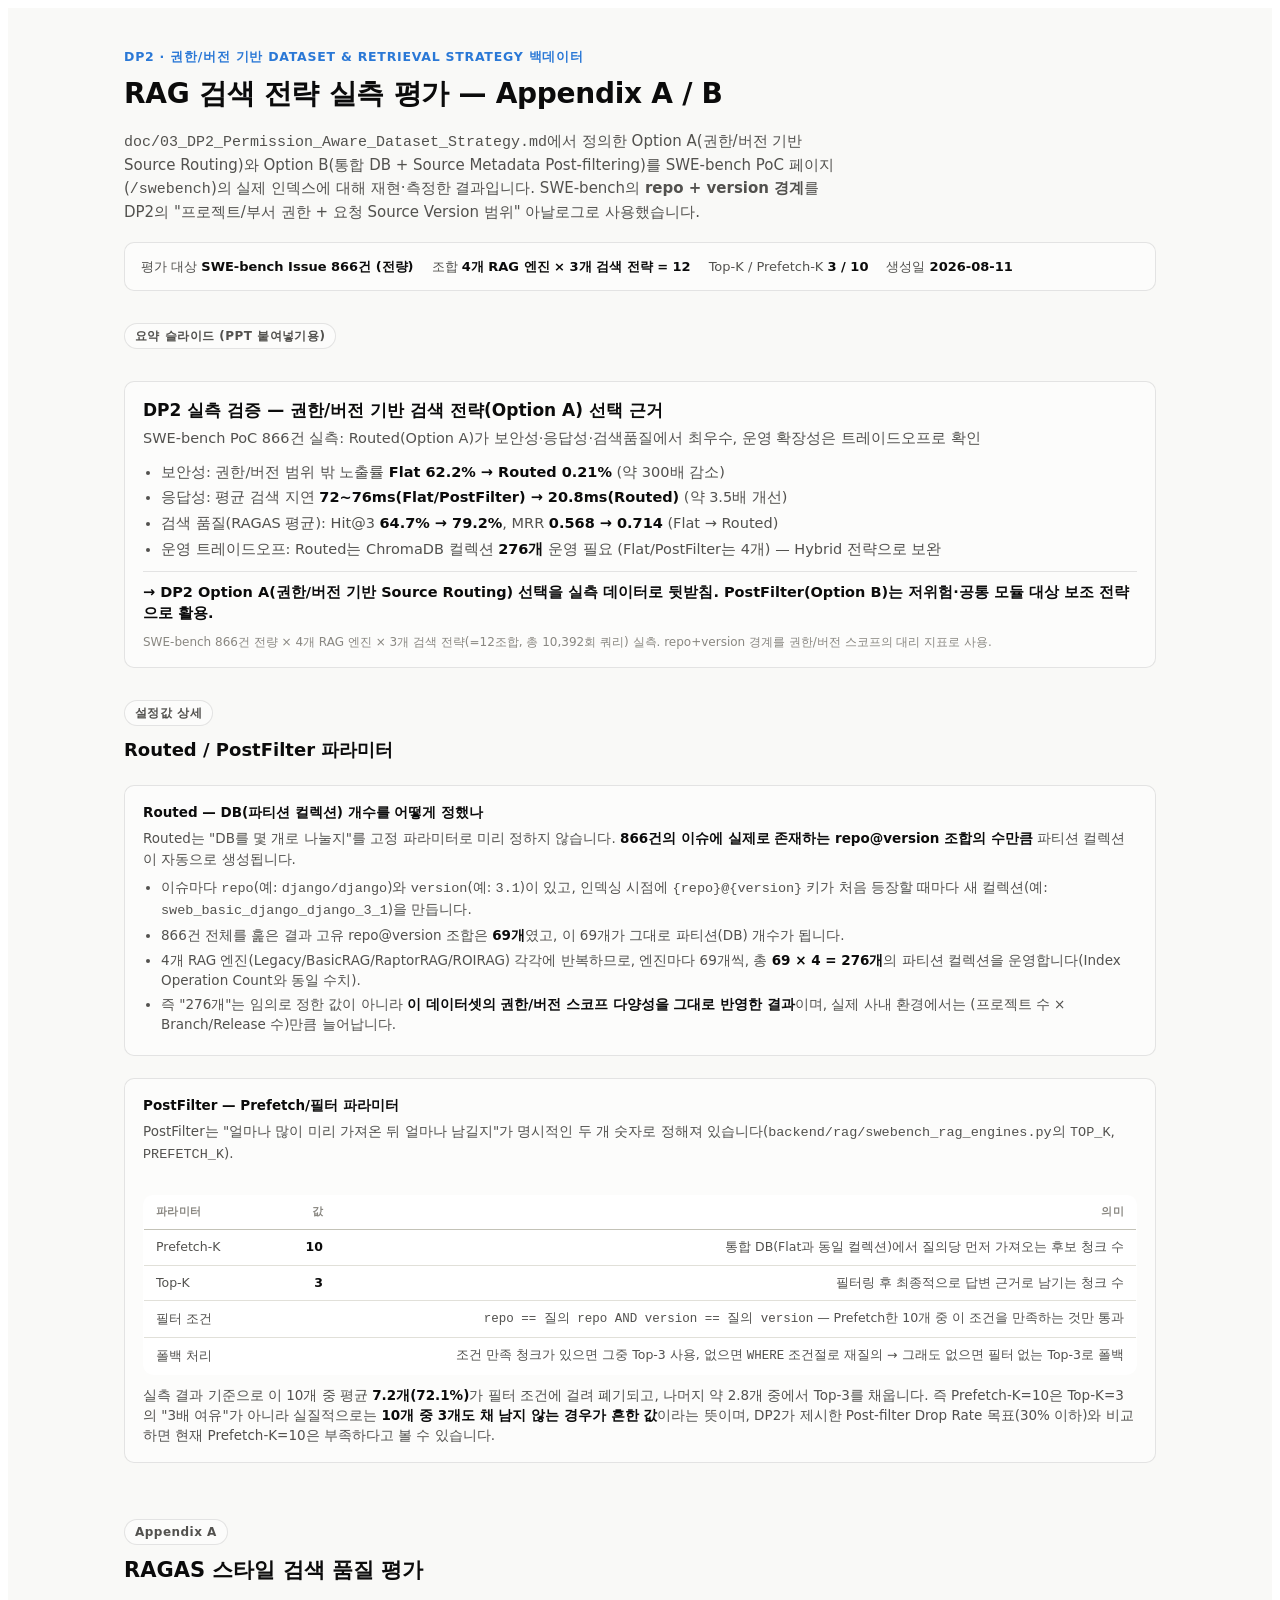
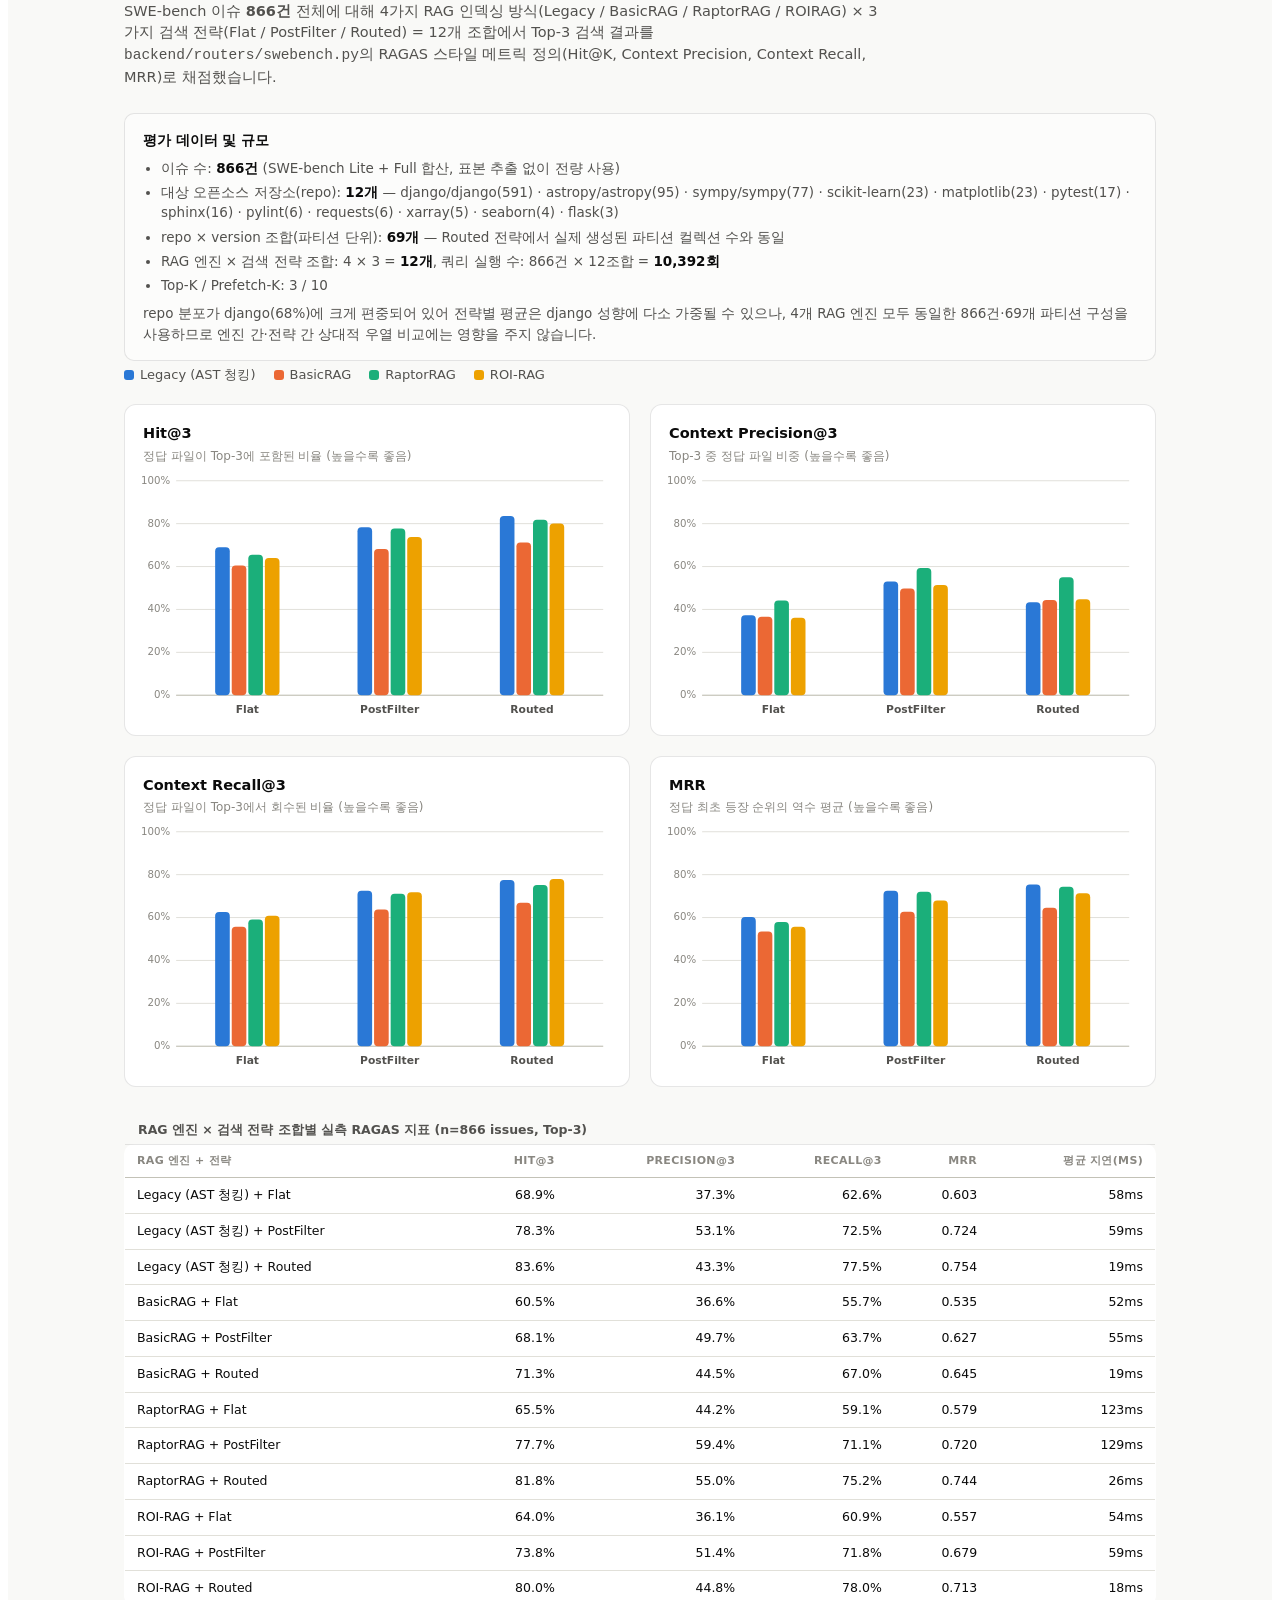
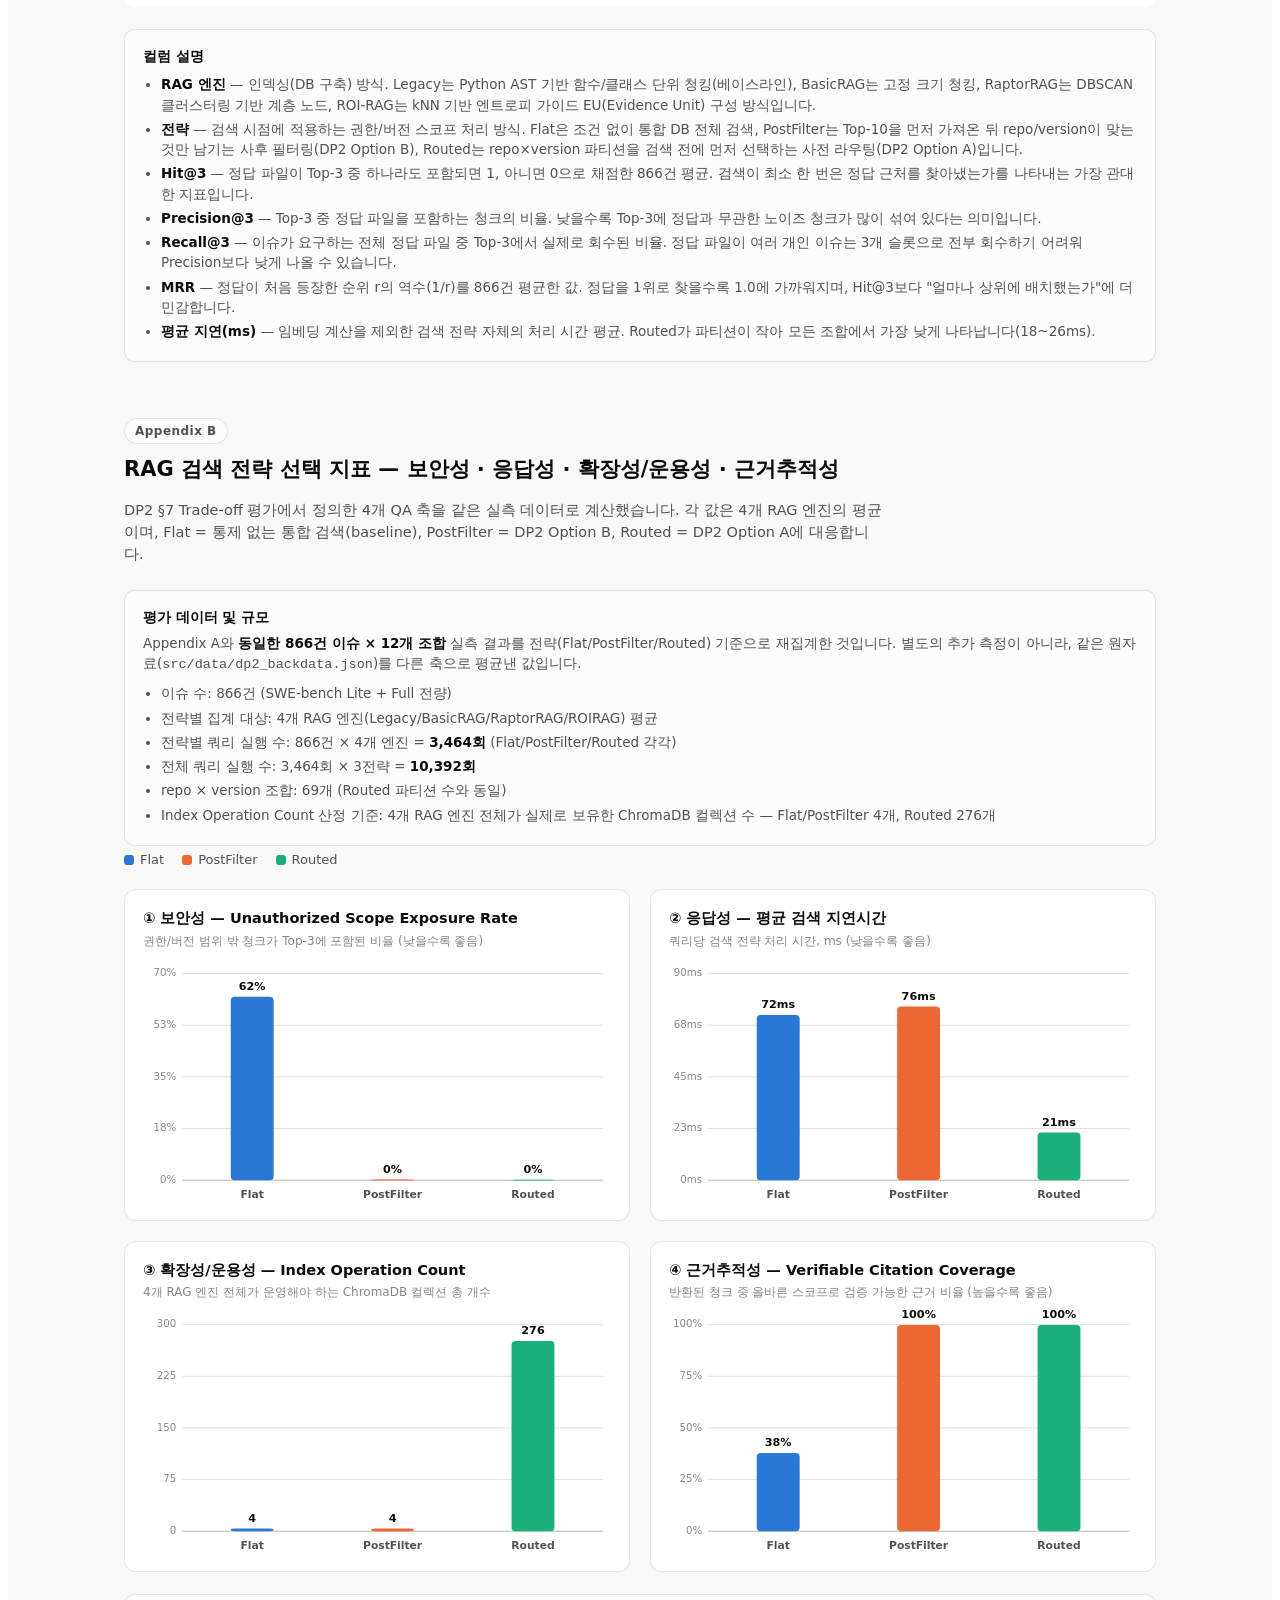
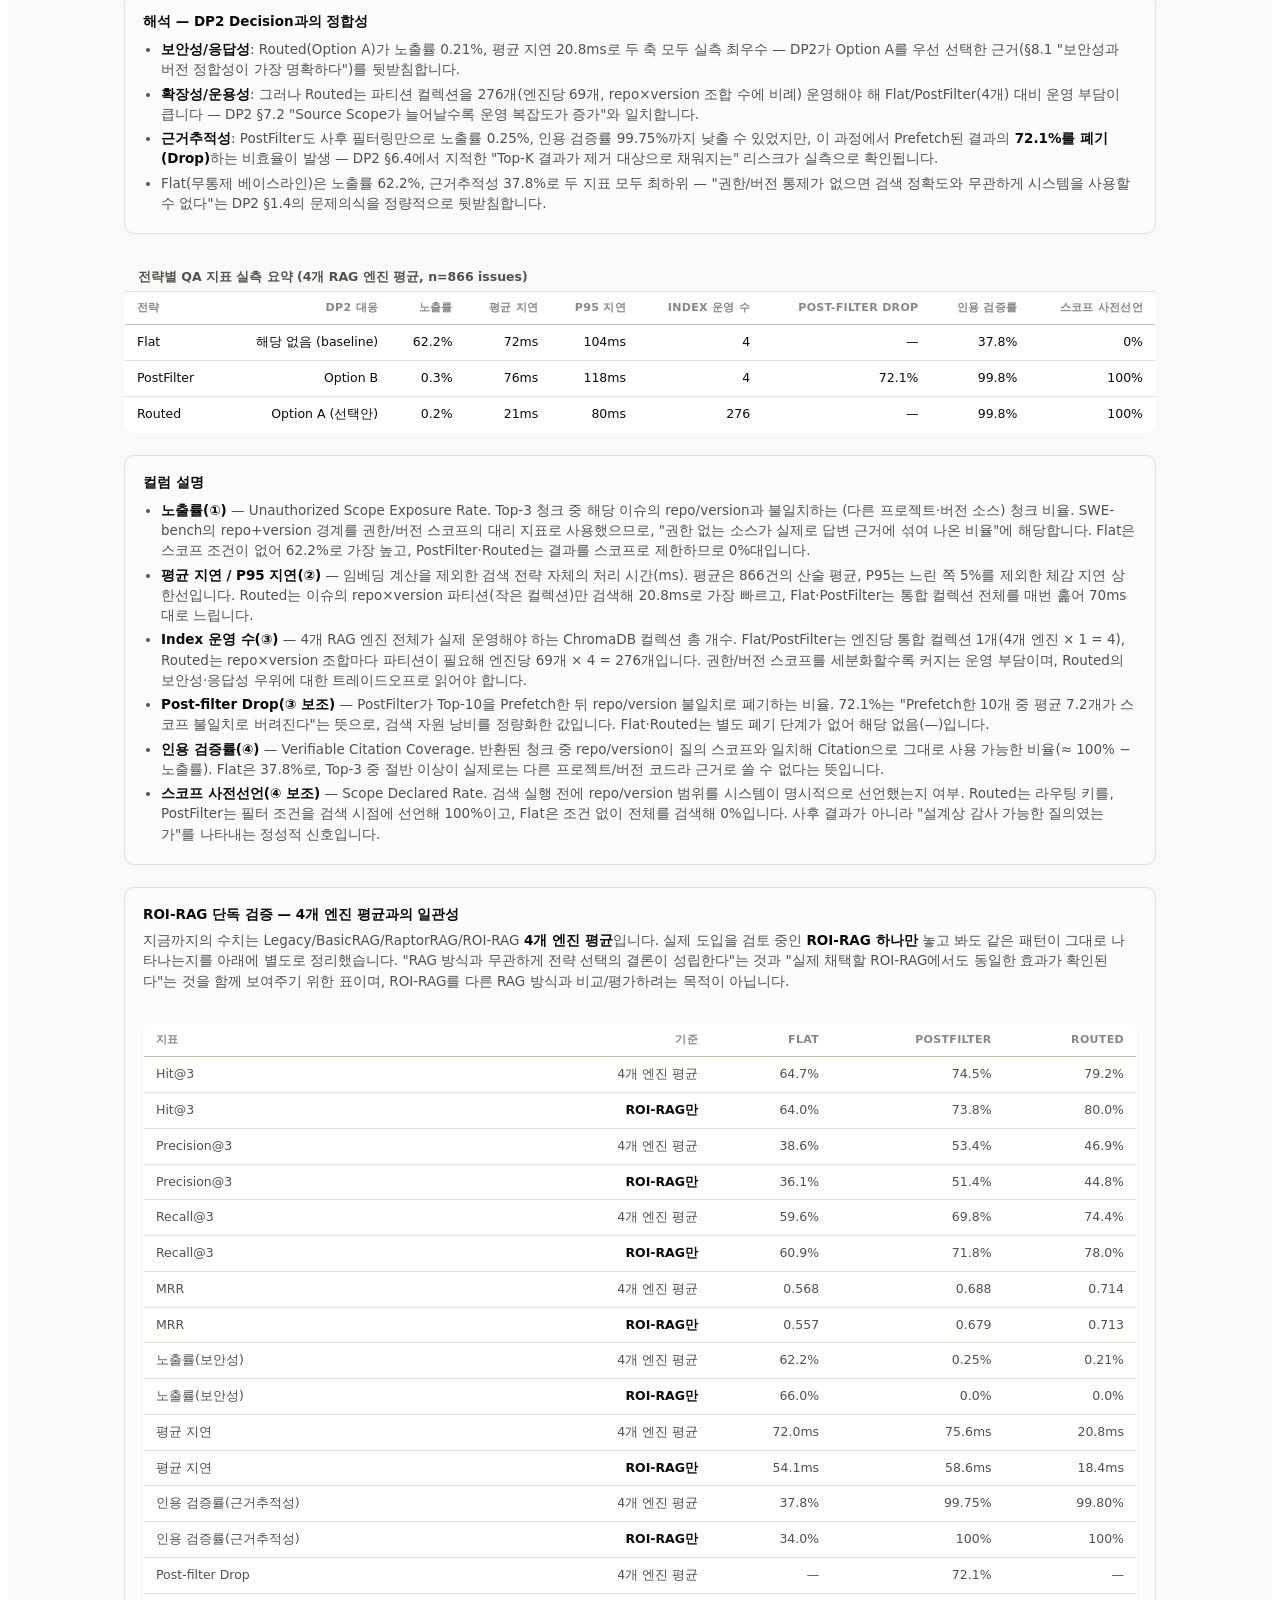
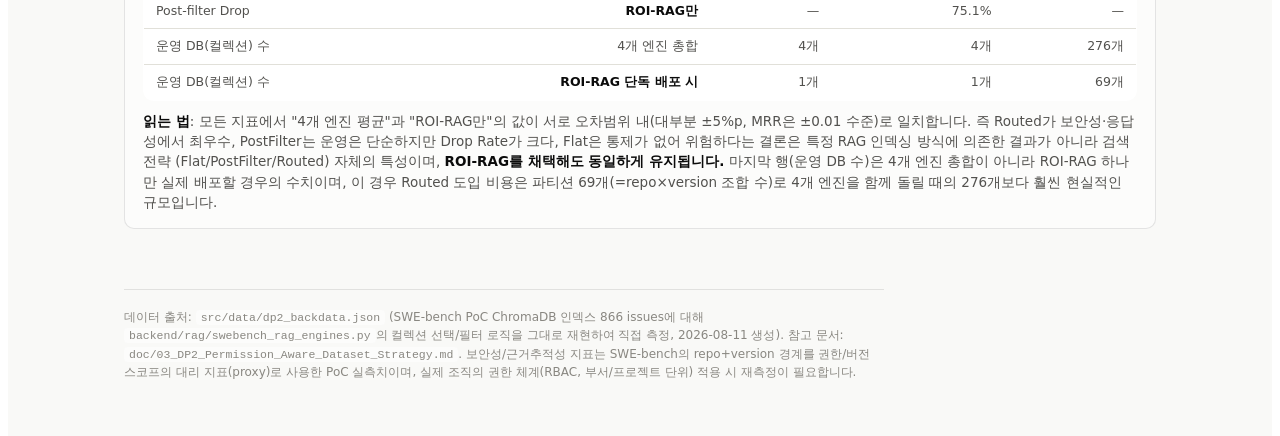
==== doc/03_DP2_Permission_Aware_Dataset_Strategy_Appendix.html @ f5b54bef "Add ROI-RAG-only consistency table to DP2 Appendix B Shows the 4-engine average side by side with RO" ====
<!doctype html>
<html lang="ko">
<head>
<meta charset="UTF-8">
<meta name="viewport" content="width=device-width, initial-scale=1">
<title>DP2 백데이터 — RAG 검색 전략 실측 평가</title>
<style>
  .viz-root {
    color-scheme: light;
    --surface-1:      #fcfcfb;
    --page-plane:     #f9f9f7;
    --text-primary:   #0b0b0b;
    --text-secondary: #52514e;
    --text-muted:     #898781;
    --gridline:       #e1e0d9;
    --baseline:       #c3c2b7;
    --border:         rgba(11,11,11,0.10);
    --card-bg:        #ffffff;

    --s-blue:    #2a78d6;
    --s-orange:  #eb6834;
    --s-aqua:    #1baf7a;
    --s-yellow:  #eda100;

    --good: #0ca30c;
    --critical: #d03b3b;
  }
  @media (prefers-color-scheme: dark) {
    :root:where(:not([data-theme="light"])) .viz-root {
      color-scheme: dark;
      --surface-1:      #1a1a19;
      --page-plane:     #0d0d0d;
      --text-primary:   #ffffff;
      --text-secondary: #c3c2b7;
      --text-muted:     #898781;
      --gridline:       #2c2c2a;
      --baseline:       #383835;
      --border:         rgba(255,255,255,0.10);
      --card-bg:        #232322;

      --s-blue:    #3987e5;
      --s-orange:  #d95926;
      --s-aqua:    #199e70;
      --s-yellow:  #c98500;

      --good: #0ca30c;
      --critical: #e66767;
    }
  }
  :root[data-theme="dark"] .viz-root {
    color-scheme: dark;
    --surface-1:      #1a1a19;
    --page-plane:     #0d0d0d;
    --text-primary:   #ffffff;
    --text-secondary: #c3c2b7;
    --text-muted:     #898781;
    --gridline:       #2c2c2a;
    --baseline:       #383835;
    --border:         rgba(255,255,255,0.10);
    --card-bg:        #232322;

    --s-blue:    #3987e5;
    --s-orange:  #d95926;
    --s-aqua:    #199e70;
    --s-yellow:  #c98500;

    --good: #0ca30c;
    --critical: #e66767;
  }

  .viz-root {
    background: var(--page-plane);
    color: var(--text-primary);
    font-family: system-ui, -apple-system, "Segoe UI", sans-serif;
    line-height: 1.5;
    padding: 0 0 64px 0;
  }
  .viz-root * { box-sizing: border-box; }

  .wrap { max-width: 1080px; margin: 0 auto; padding: 40px 24px 0; }

  header.page-header { margin-bottom: 8px; }
  .eyebrow {
    font-size: 12.5px; font-weight: 700; letter-spacing: .06em; text-transform: uppercase;
    color: var(--s-blue);
  }
  h1 { font-size: 28px; font-weight: 700; margin: 6px 0 8px; letter-spacing: -0.01em; }
  .subtitle { color: var(--text-secondary); font-size: 15px; max-width: 720px; }
  .meta-row {
    display: flex; gap: 18px; flex-wrap: wrap; margin-top: 18px; padding: 14px 16px;
    background: var(--surface-1); border: 1px solid var(--border); border-radius: 10px;
    font-size: 13px; color: var(--text-secondary);
  }
  .meta-row b { color: var(--text-primary); font-weight: 600; }

  section.appendix { margin-top: 56px; }
  .appendix-tag {
    display: inline-block; font-size: 12px; font-weight: 700; letter-spacing: .04em;
    color: var(--text-secondary); background: var(--surface-1); border: 1px solid var(--border);
    border-radius: 999px; padding: 3px 10px; margin-bottom: 10px;
  }
  h2 { font-size: 21px; font-weight: 700; margin: 0 0 6px; }
  .section-desc { color: var(--text-secondary); font-size: 14.5px; max-width: 760px; margin-bottom: 24px; }

  .legend-row {
    display: flex; gap: 18px; flex-wrap: wrap; align-items: center;
    margin: 4px 0 20px; font-size: 13px; color: var(--text-secondary);
  }
  .legend-item { display: flex; align-items: center; gap: 6px; }
  .legend-swatch { width: 10px; height: 10px; border-radius: 3px; flex: none; }

  .chart-grid {
    display: grid; grid-template-columns: 1fr 1fr; gap: 20px;
  }
  @media (max-width: 760px) { .chart-grid { grid-template-columns: 1fr; } }

  .chart-card {
    background: var(--card-bg); border: 1px solid var(--border); border-radius: 12px;
    padding: 18px 18px 10px;
  }
  .chart-card h3 { font-size: 14.5px; font-weight: 700; margin: 0 0 2px; }
  .chart-card .chart-sub { font-size: 12px; color: var(--text-muted); margin-bottom: 6px; }
  .chart-card svg { width: 100%; height: auto; display: block; overflow: visible; }

  .axis-label { fill: var(--text-muted); font-size: 10.5px; }
  .grid-line { stroke: var(--gridline); stroke-width: 1; }
  .base-line { stroke: var(--baseline); stroke-width: 1; }
  .cat-label { fill: var(--text-secondary); font-size: 11px; font-weight: 600; }
  .val-label { fill: var(--text-primary); font-size: 11.5px; font-weight: 700; }

  .bar-rect { cursor: pointer; }

  .tooltip {
    position: fixed; pointer-events: none; z-index: 999;
    background: var(--text-primary); color: var(--surface-1);
    font-size: 12px; padding: 6px 10px; border-radius: 6px;
    opacity: 0; transform: translate(-50%, -100%); transition: opacity .08s ease;
    white-space: nowrap; font-weight: 600;
  }
  :root:not([data-theme="light"]) .tooltip { }
  .tooltip.show { opacity: 1; }

  table.data-table {
    width: 100%; border-collapse: collapse; font-size: 12.5px; margin-top: 22px;
    background: var(--card-bg); border: 1px solid var(--border); border-radius: 10px;
    overflow: hidden;
  }
  table.data-table caption {
    text-align: left; font-size: 12.5px; font-weight: 700; color: var(--text-secondary);
    padding: 12px 14px 4px; caption-side: top;
  }
  .table-scroll { overflow-x: auto; border-radius: 10px; }
  table.data-table th, table.data-table td {
    padding: 8px 12px; text-align: right; border-bottom: 1px solid var(--gridline);
    font-variant-numeric: tabular-nums; white-space: nowrap;
  }
  table.data-table th:first-child, table.data-table td:first-child { text-align: left; font-variant-numeric: normal; }
  table.data-table thead th {
    color: var(--text-muted); font-weight: 600; font-size: 11px; text-transform: uppercase;
    letter-spacing: .03em; border-bottom: 1px solid var(--baseline);
  }
  table.data-table tbody tr:last-child td { border-bottom: none; }
  table.data-table tbody tr:hover { background: var(--surface-1); }
  .badge {
    display: inline-block; font-size: 10.5px; font-weight: 700; padding: 1px 7px;
    border-radius: 999px; margin-left: 6px;
  }
  .badge-good { color: var(--good); background: color-mix(in srgb, var(--good) 15%, transparent); }
  .badge-critical { color: var(--critical); background: color-mix(in srgb, var(--critical) 15%, transparent); }

  .callout {
    margin-top: 22px; padding: 16px 18px; border-radius: 10px;
    background: var(--surface-1); border: 1px solid var(--border); font-size: 13.5px;
    color: var(--text-secondary);
  }
  .callout b { color: var(--text-primary); }
  .callout ul { margin: 8px 0 0; padding-left: 18px; }
  .callout li { margin-bottom: 4px; }

  .two-col { display: grid; grid-template-columns: 1fr 1fr; gap: 20px; margin-top: 22px; }
  @media (max-width: 760px) { .two-col { grid-template-columns: 1fr; } }

  footer.page-footer {
    margin-top: 60px; padding-top: 18px; border-top: 1px solid var(--border);
    font-size: 12px; color: var(--text-muted); max-width: 760px;
  }
  footer.page-footer code {
    background: var(--surface-1); padding: 1px 5px; border-radius: 4px; font-size: 11.5px;
  }
</style>
</head>
<body>

<div class="viz-root">
<div class="wrap">

  <header class="page-header">
    <div class="eyebrow">DP2 · 권한/버전 기반 Dataset &amp; Retrieval Strategy 백데이터</div>
    <h1>RAG 검색 전략 실측 평가 — Appendix A / B</h1>
    <p class="subtitle">
      <code>doc/03_DP2_Permission_Aware_Dataset_Strategy.md</code>에서 정의한 Option A(권한/버전 기반 Source
      Routing)와 Option B(통합 DB + Source Metadata Post-filtering)를 SWE-bench PoC 페이지(<code>/swebench</code>)의
      실제 인덱스에 대해 재현·측정한 결과입니다. SWE-bench의 <b>repo + version 경계</b>를 DP2의
      "프로젝트/부서 권한 + 요청 Source Version 범위" 아날로그로 사용했습니다.
    </p>
    <div class="meta-row" id="meta-row"></div>
  </header>

  <section class="appendix" style="margin-top:32px;">
    <div class="appendix-tag">요약 슬라이드 (PPT 붙여넣기용)</div>
    <div class="callout" style="font-size:14.5px;">
      <div style="font-size:17px; font-weight:700; color:var(--text-primary); margin-bottom:4px;">
        DP2 실측 검증 — 권한/버전 기반 검색 전략(Option A) 선택 근거
      </div>
      <div style="margin-bottom:12px; color:var(--text-secondary);">
        SWE-bench PoC 866건 실측: Routed(Option A)가 보안성·응답성·검색품질에서 최우수, 운영 확장성은 트레이드오프로 확인
      </div>
      <ul>
        <li>보안성: 권한/버전 범위 밖 노출률 <b>Flat 62.2% → Routed 0.21%</b> (약 300배 감소)</li>
        <li>응답성: 평균 검색 지연 <b>72~76ms(Flat/PostFilter) → 20.8ms(Routed)</b> (약 3.5배 개선)</li>
        <li>검색 품질(RAGAS 평균): Hit@3 <b>64.7% → 79.2%</b>, MRR <b>0.568 → 0.714</b> (Flat → Routed)</li>
        <li>운영 트레이드오프: Routed는 ChromaDB 컬렉션 <b>276개</b> 운영 필요 (Flat/PostFilter는 4개) — Hybrid 전략으로 보완</li>
      </ul>
      <div style="margin-top:10px; padding-top:10px; border-top:1px solid var(--border); color:var(--text-primary); font-weight:600;">
        → DP2 Option A(권한/버전 기반 Source Routing) 선택을 실측 데이터로 뒷받침. PostFilter(Option B)는 저위험·공통
        모듈 대상 보조 전략으로 활용.
      </div>
      <div style="margin-top:8px; font-size:12px; color:var(--text-muted);">
        SWE-bench 866건 전량 × 4개 RAG 엔진 × 3개 검색 전략(=12조합, 총 10,392회 쿼리) 실측. repo+version 경계를
        권한/버전 스코프의 대리 지표로 사용.
      </div>
    </div>
  </section>

  <section class="appendix" style="margin-top:32px;">
    <div class="appendix-tag">설정값 상세</div>
    <h2 style="font-size:18px;">Routed / PostFilter 파라미터</h2>

    <div class="callout">
      <b>Routed — DB(파티션 컬렉션) 개수를 어떻게 정했나</b>
      <div style="margin-top:6px;">Routed는 "DB를 몇 개로 나눌지"를 고정 파라미터로 미리 정하지 않습니다.
      <b>866건의 이슈에 실제로 존재하는 repo@version 조합의 수만큼</b> 파티션 컬렉션이 자동으로 생성됩니다.</div>
      <ul style="margin-top:8px;">
        <li>이슈마다 <code>repo</code>(예: <code>django/django</code>)와 <code>version</code>(예: <code>3.1</code>)이
        있고, 인덱싱 시점에 <code>{repo}@{version}</code> 키가 처음 등장할 때마다 새 컬렉션(예:
        <code>sweb_basic_django_django_3_1</code>)을 만듭니다.</li>
        <li>866건 전체를 훑은 결과 고유 repo@version 조합은 <b>69개</b>였고, 이 69개가 그대로 파티션(DB) 개수가 됩니다.</li>
        <li>4개 RAG 엔진(Legacy/BasicRAG/RaptorRAG/ROIRAG) 각각에 반복하므로, 엔진마다 69개씩, 총
        <b>69 × 4 = 276개</b>의 파티션 컬렉션을 운영합니다(Index Operation Count와 동일 수치).</li>
        <li>즉 "276개"는 임의로 정한 값이 아니라 <b>이 데이터셋의 권한/버전 스코프 다양성을 그대로 반영한 결과</b>이며,
        실제 사내 환경에서는 (프로젝트 수 × Branch/Release 수)만큼 늘어납니다.</li>
      </ul>
    </div>

    <div class="callout">
      <b>PostFilter — Prefetch/필터 파라미터</b>
      <div style="margin-top:6px;">PostFilter는 "얼마나 많이 미리 가져온 뒤 얼마나 남길지"가 명시적인 두 개 숫자로
      정해져 있습니다(<code>backend/rag/swebench_rag_engines.py</code>의 <code>TOP_K</code>, <code>PREFETCH_K</code>).</div>
      <div class="table-scroll" style="margin-top:8px;">
        <table class="data-table">
          <thead><tr><th>파라미터</th><th>값</th><th>의미</th></tr></thead>
          <tbody>
            <tr><td>Prefetch-K</td><td><b>10</b></td><td>통합 DB(Flat과 동일 컬렉션)에서 질의당 먼저 가져오는 후보 청크 수</td></tr>
            <tr><td>Top-K</td><td><b>3</b></td><td>필터링 후 최종적으로 답변 근거로 남기는 청크 수</td></tr>
            <tr><td>필터 조건</td><td colspan="2"><code>repo == 질의 repo AND version == 질의 version</code> — Prefetch한 10개 중 이 조건을 만족하는 것만 통과</td></tr>
            <tr><td>폴백 처리</td><td colspan="2">조건 만족 청크가 있으면 그중 Top-3 사용, 없으면 <code>WHERE</code> 조건절로 재질의 → 그래도 없으면 필터 없는 Top-3로 폴백</td></tr>
          </tbody>
        </table>
      </div>
      <div style="margin-top:10px;">실측 결과 기준으로 이 10개 중 평균 <b>7.2개(72.1%)</b>가 필터 조건에 걸려
      폐기되고, 나머지 약 2.8개 중에서 Top-3를 채웁니다. 즉 Prefetch-K=10은 Top-K=3의 "3배 여유"가 아니라
      실질적으로는 <b>10개 중 3개도 채 남지 않는 경우가 흔한 값</b>이라는 뜻이며, DP2가 제시한 Post-filter Drop
      Rate 목표(30% 이하)와 비교하면 현재 Prefetch-K=10은 부족하다고 볼 수 있습니다.</div>
    </div>
  </section>

  <!-- ============ Appendix A ============ -->
  <section class="appendix" id="appendix-a">
    <div class="appendix-tag">Appendix A</div>
    <h2>RAGAS 스타일 검색 품질 평가</h2>
    <p class="section-desc">
      SWE-bench 이슈 <b>866건</b> 전체에 대해 4가지 RAG 인덱싱 방식(Legacy / BasicRAG / RaptorRAG / ROIRAG) ×
      3가지 검색 전략(Flat / PostFilter / Routed) = 12개 조합에서 Top‑3 검색 결과를 <code>backend/routers/swebench.py</code>의
      RAGAS 스타일 메트릭 정의(Hit@K, Context Precision, Context Recall, MRR)로 채점했습니다.
    </p>

    <div class="callout">
      <b>평가 데이터 및 규모</b>
      <ul>
        <li>이슈 수: <b>866건</b> (SWE-bench Lite + Full 합산, 표본 추출 없이 전량 사용)</li>
        <li>대상 오픈소스 저장소(repo): <b>12개</b> — django/django(591) · astropy/astropy(95) · sympy/sympy(77) ·
        scikit-learn(23) · matplotlib(23) · pytest(17) · sphinx(16) · pylint(6) · requests(6) · xarray(5) ·
        seaborn(4) · flask(3)</li>
        <li>repo × version 조합(파티션 단위): <b>69개</b> — Routed 전략에서 실제 생성된 파티션 컬렉션 수와 동일</li>
        <li>RAG 엔진 × 검색 전략 조합: 4 × 3 = <b>12개</b>, 쿼리 실행 수: 866건 × 12조합 = <b>10,392회</b></li>
        <li>Top-K / Prefetch-K: 3 / 10</li>
      </ul>
      <div style="margin-top:8px;">repo 분포가 django(68%)에 크게 편중되어 있어 전략별 평균은 django 성향에 다소
      가중될 수 있으나, 4개 RAG 엔진 모두 동일한 866건·69개 파티션 구성을 사용하므로 엔진 간·전략 간 상대적 우열
      비교에는 영향을 주지 않습니다.</div>
    </div>

    <div class="legend-row" id="legend-a"></div>
    <div class="chart-grid" id="charts-a"></div>

    <div class="table-scroll">
      <table class="data-table" id="table-a">
        <caption>RAG 엔진 × 검색 전략 조합별 실측 RAGAS 지표 (n=866 issues, Top‑3)</caption>
      </table>
    </div>

    <div class="callout">
      <b>컬럼 설명</b>
      <ul>
        <li><b>RAG 엔진</b> — 인덱싱(DB 구축) 방식. Legacy는 Python AST 기반 함수/클래스 단위 청킹(베이스라인),
        BasicRAG는 고정 크기 청킹, RaptorRAG는 DBSCAN 클러스터링 기반 계층 노드, ROI-RAG는 kNN 기반 엔트로피
        가이드 EU(Evidence Unit) 구성 방식입니다.</li>
        <li><b>전략</b> — 검색 시점에 적용하는 권한/버전 스코프 처리 방식. Flat은 조건 없이 통합 DB 전체 검색,
        PostFilter는 Top-10을 먼저 가져온 뒤 repo/version이 맞는 것만 남기는 사후 필터링(DP2 Option B), Routed는
        repo×version 파티션을 검색 전에 먼저 선택하는 사전 라우팅(DP2 Option A)입니다.</li>
        <li><b>Hit@3</b> — 정답 파일이 Top-3 중 하나라도 포함되면 1, 아니면 0으로 채점한 866건 평균. 검색이 최소
        한 번은 정답 근처를 찾아냈는가를 나타내는 가장 관대한 지표입니다.</li>
        <li><b>Precision@3</b> — Top-3 중 정답 파일을 포함하는 청크의 비율. 낮을수록 Top-3에 정답과 무관한 노이즈
        청크가 많이 섞여 있다는 의미입니다.</li>
        <li><b>Recall@3</b> — 이슈가 요구하는 전체 정답 파일 중 Top-3에서 실제로 회수된 비율. 정답 파일이 여러
        개인 이슈는 3개 슬롯으로 전부 회수하기 어려워 Precision보다 낮게 나올 수 있습니다.</li>
        <li><b>MRR</b> — 정답이 처음 등장한 순위 r의 역수(1/r)를 866건 평균한 값. 정답을 1위로 찾을수록 1.0에
        가까워지며, Hit@3보다 "얼마나 상위에 배치했는가"에 더 민감합니다.</li>
        <li><b>평균 지연(ms)</b> — 임베딩 계산을 제외한 검색 전략 자체의 처리 시간 평균. Routed가 파티션이 작아
        모든 조합에서 가장 낮게 나타납니다(18~26ms).</li>
      </ul>
    </div>
  </section>

  <!-- ============ Appendix B ============ -->
  <section class="appendix" id="appendix-b">
    <div class="appendix-tag">Appendix B</div>
    <h2>RAG 검색 전략 선택 지표 — 보안성 · 응답성 · 확장성/운용성 · 근거추적성</h2>
    <p class="section-desc">
      DP2 §7 Trade-off 평가에서 정의한 4개 QA 축을 같은 실측 데이터로 계산했습니다. 각 값은 4개 RAG 엔진의 평균이며,
      Flat = 통제 없는 통합 검색(baseline), PostFilter = DP2 Option B, Routed = DP2 Option A에 대응합니다.
    </p>

    <div class="callout">
      <b>평가 데이터 및 규모</b>
      <div style="margin-top:6px;">Appendix A와 <b>동일한 866건 이슈 × 12개 조합</b> 실측 결과를 전략(Flat/PostFilter/Routed)
      기준으로 재집계한 것입니다. 별도의 추가 측정이 아니라, 같은 원자료(<code>src/data/dp2_backdata.json</code>)를
      다른 축으로 평균낸 값입니다.</div>
      <ul style="margin-top:8px;">
        <li>이슈 수: 866건 (SWE-bench Lite + Full 전량)</li>
        <li>전략별 집계 대상: 4개 RAG 엔진(Legacy/BasicRAG/RaptorRAG/ROIRAG) 평균</li>
        <li>전략별 쿼리 실행 수: 866건 × 4개 엔진 = <b>3,464회</b> (Flat/PostFilter/Routed 각각)</li>
        <li>전체 쿼리 실행 수: 3,464회 × 3전략 = <b>10,392회</b></li>
        <li>repo × version 조합: 69개 (Routed 파티션 수와 동일)</li>
        <li>Index Operation Count 산정 기준: 4개 RAG 엔진 전체가 실제로 보유한 ChromaDB 컬렉션 수 — Flat/PostFilter 4개, Routed 276개</li>
      </ul>
    </div>

    <div class="legend-row" id="legend-b"></div>
    <div class="chart-grid" id="charts-b"></div>

    <div class="callout" id="callout-b"></div>

    <div class="table-scroll">
      <table class="data-table" id="table-b">
        <caption>전략별 QA 지표 실측 요약 (4개 RAG 엔진 평균, n=866 issues)</caption>
      </table>
    </div>

    <div class="callout" id="coldef-b"></div>

    <div class="callout">
      <b>ROI-RAG 단독 검증 — 4개 엔진 평균과의 일관성</b>
      <div style="margin-top:6px;">
        지금까지의 수치는 Legacy/BasicRAG/RaptorRAG/ROI-RAG <b>4개 엔진 평균</b>입니다. 실제 도입을 검토 중인
        <b>ROI-RAG 하나만</b> 놓고 봐도 같은 패턴이 그대로 나타나는지를 아래에 별도로 정리했습니다. "RAG 방식과
        무관하게 전략 선택의 결론이 성립한다"는 것과 "실제 채택할 ROI-RAG에서도 동일한 효과가 확인된다"는 것을
        함께 보여주기 위한 표이며, ROI-RAG를 다른 RAG 방식과 비교/평가하려는 목적이 아닙니다.
      </div>
      <div class="table-scroll" style="margin-top:10px;">
        <table class="data-table">
          <thead><tr><th>지표</th><th>기준</th><th>Flat</th><th>PostFilter</th><th>Routed</th></tr></thead>
          <tbody>
            <tr><td>Hit@3</td><td>4개 엔진 평균</td><td>64.7%</td><td>74.5%</td><td>79.2%</td></tr>
            <tr><td>Hit@3</td><td><b>ROI-RAG만</b></td><td>64.0%</td><td>73.8%</td><td>80.0%</td></tr>
            <tr><td>Precision@3</td><td>4개 엔진 평균</td><td>38.6%</td><td>53.4%</td><td>46.9%</td></tr>
            <tr><td>Precision@3</td><td><b>ROI-RAG만</b></td><td>36.1%</td><td>51.4%</td><td>44.8%</td></tr>
            <tr><td>Recall@3</td><td>4개 엔진 평균</td><td>59.6%</td><td>69.8%</td><td>74.4%</td></tr>
            <tr><td>Recall@3</td><td><b>ROI-RAG만</b></td><td>60.9%</td><td>71.8%</td><td>78.0%</td></tr>
            <tr><td>MRR</td><td>4개 엔진 평균</td><td>0.568</td><td>0.688</td><td>0.714</td></tr>
            <tr><td>MRR</td><td><b>ROI-RAG만</b></td><td>0.557</td><td>0.679</td><td>0.713</td></tr>
            <tr><td>노출률(보안성)</td><td>4개 엔진 평균</td><td>62.2%</td><td>0.25%</td><td>0.21%</td></tr>
            <tr><td>노출률(보안성)</td><td><b>ROI-RAG만</b></td><td>66.0%</td><td>0.0%</td><td>0.0%</td></tr>
            <tr><td>평균 지연</td><td>4개 엔진 평균</td><td>72.0ms</td><td>75.6ms</td><td>20.8ms</td></tr>
            <tr><td>평균 지연</td><td><b>ROI-RAG만</b></td><td>54.1ms</td><td>58.6ms</td><td>18.4ms</td></tr>
            <tr><td>인용 검증률(근거추적성)</td><td>4개 엔진 평균</td><td>37.8%</td><td>99.75%</td><td>99.80%</td></tr>
            <tr><td>인용 검증률(근거추적성)</td><td><b>ROI-RAG만</b></td><td>34.0%</td><td>100%</td><td>100%</td></tr>
            <tr><td>Post-filter Drop</td><td>4개 엔진 평균</td><td>—</td><td>72.1%</td><td>—</td></tr>
            <tr><td>Post-filter Drop</td><td><b>ROI-RAG만</b></td><td>—</td><td>75.1%</td><td>—</td></tr>
            <tr><td>운영 DB(컬렉션) 수</td><td>4개 엔진 총합</td><td>4개</td><td>4개</td><td>276개</td></tr>
            <tr><td>운영 DB(컬렉션) 수</td><td><b>ROI-RAG 단독 배포 시</b></td><td>1개</td><td>1개</td><td>69개</td></tr>
          </tbody>
        </table>
      </div>
      <div style="margin-top:10px;">
        <b>읽는 법</b>: 모든 지표에서 "4개 엔진 평균"과 "ROI-RAG만"의 값이 서로 오차범위 내(대부분 ±5%p, MRR은
        ±0.01 수준)로 일치합니다. 즉 Routed가 보안성·응답성에서 최우수, PostFilter는 운영은 단순하지만 Drop Rate가
        크다, Flat은 통제가 없어 위험하다는 결론은 특정 RAG 인덱싱 방식에 의존한 결과가 아니라 검색 전략
        (Flat/PostFilter/Routed) 자체의 특성이며, <b>ROI-RAG를 채택해도 동일하게 유지됩니다.</b> 마지막 행(운영
        DB 수)은 4개 엔진 총합이 아니라 ROI-RAG 하나만 실제 배포할 경우의 수치이며, 이 경우 Routed 도입 비용은
        파티션 69개(=repo×version 조합 수)로 4개 엔진을 함께 돌릴 때의 276개보다 훨씬 현실적인 규모입니다.
      </div>
    </div>
  </section>

  <footer class="page-footer">
    데이터 출처: <code>src/data/dp2_backdata.json</code> (SWE-bench PoC ChromaDB 인덱스 866 issues에 대해
    <code>backend/rag/swebench_rag_engines.py</code>의 컬렉션 선택/필터 로직을 그대로 재현하여 직접 측정, 2026-08-11 생성).
    참고 문서: <code>doc/03_DP2_Permission_Aware_Dataset_Strategy.md</code>.
    보안성/근거추적성 지표는 SWE-bench의 repo+version 경계를 권한/버전 스코프의 대리 지표(proxy)로 사용한 PoC 실측치이며,
    실제 조직의 권한 체계(RBAC, 부서/프로젝트 단위) 적용 시 재측정이 필요합니다.
  </footer>

</div>
</div>

<div class="tooltip" id="tooltip"></div>

<script>
const DATA = {
  meta: {
    issues: 866, topK: 3, prefetchK: 10,
    generated: "2026-08-11",
  },
  engines: [
    { key: "Legacy",    label: "Legacy (AST 청킹)", color: "var(--s-blue)" },
    { key: "BasicRAG",  label: "BasicRAG",           color: "var(--s-orange)" },
    { key: "RaptorRAG", label: "RaptorRAG",          color: "var(--s-aqua)" },
    { key: "ROIRAG",    label: "ROI-RAG",            color: "var(--s-yellow)" },
  ],
  strategies: [
    { key: "Flat",       label: "Flat" },
    { key: "PostFilter", label: "PostFilter" },
    { key: "Routed",     label: "Routed" },
  ],
  ragas: {
    "Legacy+Flat":        { hit_at_k: 0.6894, context_precision: 0.3726, context_recall: 0.6260, mrr: 0.6026, avg_latency_ms: 58.297 },
    "Legacy+PostFilter":  { hit_at_k: 0.7829, context_precision: 0.5308, context_recall: 0.7248, mrr: 0.7244, avg_latency_ms: 59.318 },
    "Legacy+Routed":      { hit_at_k: 0.8360, context_precision: 0.4334, context_recall: 0.7755, mrr: 0.7537, avg_latency_ms: 18.929 },
    "BasicRAG+Flat":       { hit_at_k: 0.6051, context_precision: 0.3664, context_recall: 0.5571, mrr: 0.5346, avg_latency_ms: 52.343 },
    "BasicRAG+PostFilter": { hit_at_k: 0.6813, context_precision: 0.4971, context_recall: 0.6375, mrr: 0.6266, avg_latency_ms: 55.222 },
    "BasicRAG+Routed":     { hit_at_k: 0.7125, context_precision: 0.4446, context_recall: 0.6695, mrr: 0.6455, avg_latency_ms: 19.306 },
    "RaptorRAG+Flat":       { hit_at_k: 0.6547, context_precision: 0.4419, context_recall: 0.5912, mrr: 0.5791, avg_latency_ms: 123.088 },
    "RaptorRAG+PostFilter": { hit_at_k: 0.7771, context_precision: 0.5935, context_recall: 0.7113, mrr: 0.7200, avg_latency_ms: 129.224 },
    "RaptorRAG+Routed":     { hit_at_k: 0.8176, context_precision: 0.5504, context_recall: 0.7520, mrr: 0.7435, avg_latency_ms: 26.389 },
    "ROIRAG+Flat":       { hit_at_k: 0.6397, context_precision: 0.3614, context_recall: 0.6089, mrr: 0.5568, avg_latency_ms: 54.100 },
    "ROIRAG+PostFilter": { hit_at_k: 0.7379, context_precision: 0.5139, context_recall: 0.7176, mrr: 0.6790, avg_latency_ms: 58.637 },
    "ROIRAG+Routed":     { hit_at_k: 0.8002, context_precision: 0.4480, context_recall: 0.7798, mrr: 0.7129, avg_latency_ms: 18.428 },
  },
  // Appendix B: strategy-level averages across the 4 engines
  strategyAgg: {
    Flat:       { exposure: 0.6217, avgLatency: 71.96, p95Latency: 104.29, citation: 0.3783, scopeDeclared: 0.0,  indexOps: 4,   dropRate: null },
    PostFilter: { exposure: 0.0025, avgLatency: 75.60, p95Latency: 117.80, citation: 0.9975, scopeDeclared: 1.0,  indexOps: 4,   dropRate: 0.7211 },
    Routed:     { exposure: 0.0021, avgLatency: 20.76, p95Latency: 79.61,  citation: 0.9980, scopeDeclared: 1.0,  indexOps: 276, dropRate: null },
  },
};

function cssVar(v) {
  // resolve a css var() string against the viz-root for computations that need raw hex (not needed for SVG fill, browsers accept var())
  return v;
}

function fmtPct(v) { return (v * 100).toFixed(1) + "%"; }
function fmtPct0(v) { return Math.round(v * 100) + "%"; }
function fmtMs(v) { return Math.round(v) + "ms"; }
function fmtNum(v) { return v.toLocaleString("en-US"); }

// ---- tooltip ----
const tooltipEl = document.getElementById("tooltip");
function showTooltip(evt, html) {
  tooltipEl.innerHTML = html;
  tooltipEl.style.left = evt.clientX + "px";
  tooltipEl.style.top = (evt.clientY - 10) + "px";
  tooltipEl.classList.add("show");
}
function moveTooltip(evt) {
  tooltipEl.style.left = evt.clientX + "px";
  tooltipEl.style.top = (evt.clientY - 10) + "px";
}
function hideTooltip() { tooltipEl.classList.remove("show"); }

const SVG_NS = "http://www.w3.org/2000/svg";
function svgEl(tag, attrs) {
  const el = document.createElementNS(SVG_NS, tag);
  for (const k in attrs) el.setAttribute(k, attrs[k]);
  return el;
}

// ---- Grouped bar chart (Appendix A): groups = strategies, series = engines ----
function renderGroupedBar(container, { groups, series, getValue, yMax, yTicks, valueFmt, tooltipFmt }) {
  const W = 480, H = 260;
  const marginL = 34, marginR = 8, marginT = 10, marginB = 30;
  const plotW = W - marginL - marginR, plotH = H - marginT - marginB;

  const svg = svgEl("svg", { viewBox: `0 0 ${W} ${H}`, role: "img" });

  // gridlines + y ticks
  yTicks.forEach(t => {
    const y = marginT + plotH - (t / yMax) * plotH;
    svg.appendChild(svgEl("line", { x1: marginL, x2: W - marginR, y1: y, y2: y, class: "grid-line" }));
    const lbl = svgEl("text", { x: marginL - 6, y: y + 3, class: "axis-label", "text-anchor": "end" });
    lbl.textContent = valueFmt(t);
    svg.appendChild(lbl);
  });
  svg.appendChild(svgEl("line", { x1: marginL, x2: W - marginR, y1: marginT + plotH, y2: marginT + plotH, class: "base-line" }));

  const groupW = plotW / groups.length;
  const barW = 15, barGap = 2;
  const seriesN = series.length;
  const clusterW = seriesN * barW + (seriesN - 1) * barGap;

  groups.forEach((g, gi) => {
    const groupCenterX = marginL + groupW * gi + groupW / 2;
    const clusterStartX = groupCenterX - clusterW / 2;

    series.forEach((s, si) => {
      const v = getValue(g.key, s.key);
      const barH = Math.max(0, (v / yMax) * plotH);
      const x = clusterStartX + si * (barW + barGap);
      const y = marginT + plotH - barH;
      const rect = svgEl("rect", {
        x, y, width: barW, height: Math.max(barH, 1),
        rx: 4, ry: 4, fill: s.color, class: "bar-rect",
      });
      rect.addEventListener("mouseenter", (e) => showTooltip(e, `<b>${s.label}</b> · ${g.label}<br>${tooltipFmt(v)}`));
      rect.addEventListener("mousemove", moveTooltip);
      rect.addEventListener("mouseleave", hideTooltip);
      svg.appendChild(rect);
    });

    const catLbl = svgEl("text", { x: groupCenterX, y: marginT + plotH + 18, class: "cat-label", "text-anchor": "middle" });
    catLbl.textContent = g.label;
    svg.appendChild(catLbl);
  });

  container.appendChild(svg);
}

// ---- Single-series category bar chart (Appendix B): one bar per strategy, direct-labeled ----
function renderCategoryBar(container, { categories, yMax, yTicks, valueFmt, tooltipFmt }) {
  const W = 480, H = 260;
  const marginL = 40, marginR = 8, marginT = 18, marginB = 30;
  const plotW = W - marginL - marginR, plotH = H - marginT - marginB;

  const svg = svgEl("svg", { viewBox: `0 0 ${W} ${H}`, role: "img" });

  yTicks.forEach(t => {
    const y = marginT + plotH - (t / yMax) * plotH;
    svg.appendChild(svgEl("line", { x1: marginL, x2: W - marginR, y1: y, y2: y, class: "grid-line" }));
    const lbl = svgEl("text", { x: marginL - 6, y: y + 3, class: "axis-label", "text-anchor": "end" });
    lbl.textContent = valueFmt(t);
    svg.appendChild(lbl);
  });
  svg.appendChild(svgEl("line", { x1: marginL, x2: W - marginR, y1: marginT + plotH, y2: marginT + plotH, class: "base-line" }));

  const slotW = plotW / categories.length;
  const barW = 44;

  categories.forEach((c, i) => {
    const cx = marginL + slotW * i + slotW / 2;
    const barH = Math.max(0, (c.value / yMax) * plotH);
    const x = cx - barW / 2;
    const y = marginT + plotH - barH;
    const rect = svgEl("rect", {
      x, y, width: barW, height: Math.max(barH, 1),
      rx: 4, ry: 4, fill: c.color, class: "bar-rect",
    });
    rect.addEventListener("mouseenter", (e) => showTooltip(e, `<b>${c.label}</b><br>${tooltipFmt(c.value)}`));
    rect.addEventListener("mousemove", moveTooltip);
    rect.addEventListener("mouseleave", hideTooltip);
    svg.appendChild(rect);

    const valLbl = svgEl("text", { x: cx, y: y - 7, class: "val-label", "text-anchor": "middle" });
    valLbl.textContent = valueFmt(c.value);
    svg.appendChild(valLbl);

    const catLbl = svgEl("text", { x: cx, y: marginT + plotH + 18, class: "cat-label", "text-anchor": "middle" });
    catLbl.textContent = c.label;
    svg.appendChild(catLbl);
  });

  container.appendChild(svg);
}

function chartCard(parent, title, sub) {
  const card = document.createElement("div");
  card.className = "chart-card";
  const h3 = document.createElement("h3"); h3.textContent = title;
  const p = document.createElement("div"); p.className = "chart-sub"; p.textContent = sub;
  card.appendChild(h3); card.appendChild(p);
  parent.appendChild(card);
  return card;
}

// ============ Build Appendix A ============
(function buildAppendixA() {
  const legend = document.getElementById("legend-a");
  DATA.engines.forEach(e => {
    const item = document.createElement("div"); item.className = "legend-item";
    const sw = document.createElement("span"); sw.className = "legend-swatch"; sw.style.background = e.color;
    const txt = document.createElement("span"); txt.textContent = e.label;
    item.appendChild(sw); item.appendChild(txt); legend.appendChild(item);
  });

  const chartsA = document.getElementById("charts-a");
  const metricDefs = [
    { key: "hit_at_k", title: "Hit@3", sub: "정답 파일이 Top-3에 포함된 비율 (높을수록 좋음)" },
    { key: "context_precision", title: "Context Precision@3", sub: "Top-3 중 정답 파일 비중 (높을수록 좋음)" },
    { key: "context_recall", title: "Context Recall@3", sub: "정답 파일이 Top-3에서 회수된 비율 (높을수록 좋음)" },
    { key: "mrr", title: "MRR", sub: "정답 최초 등장 순위의 역수 평균 (높을수록 좋음)" },
  ];
  metricDefs.forEach(md => {
    const card = chartCard(chartsA, md.title, md.sub);
    renderGroupedBar(card, {
      groups: DATA.strategies,
      series: DATA.engines,
      getValue: (stratKey, engKey) => DATA.ragas[`${engKey}+${stratKey}`][md.key],
      yMax: 1.0,
      yTicks: [0, 0.2, 0.4, 0.6, 0.8, 1.0],
      valueFmt: fmtPct0,
      tooltipFmt: (v) => fmtPct(v),
    });
  });

  // data table
  const table = document.getElementById("table-a");
  const thead = document.createElement("thead");
  thead.innerHTML = `<tr><th>RAG 엔진 + 전략</th><th>Hit@3</th><th>Precision@3</th><th>Recall@3</th><th>MRR</th><th>평균 지연(ms)</th></tr>`;
  table.appendChild(thead);
  const tbody = document.createElement("tbody");
  DATA.engines.forEach(e => {
    DATA.strategies.forEach(s => {
      const row = DATA.ragas[`${e.key}+${s.key}`];
      const tr = document.createElement("tr");
      tr.innerHTML = `<td>${e.label} + ${s.label}</td><td>${fmtPct(row.hit_at_k)}</td><td>${fmtPct(row.context_precision)}</td><td>${fmtPct(row.context_recall)}</td><td>${row.mrr.toFixed(3)}</td><td>${fmtMs(row.avg_latency_ms)}</td>`;
      tbody.appendChild(tr);
    });
  });
  table.appendChild(tbody);
})();

// ============ Build Appendix B ============
(function buildAppendixB() {
  const stratColor = { Flat: "var(--s-blue)", PostFilter: "var(--s-orange)", Routed: "var(--s-aqua)" };
  const legend = document.getElementById("legend-b");
  DATA.strategies.forEach(s => {
    const item = document.createElement("div"); item.className = "legend-item";
    const sw = document.createElement("span"); sw.className = "legend-swatch"; sw.style.background = stratColor[s.key];
    const txt = document.createElement("span"); txt.textContent = s.label;
    item.appendChild(sw); item.appendChild(txt); legend.appendChild(item);
  });

  const chartsB = document.getElementById("charts-b");
  const agg = DATA.strategyAgg;

  // 1. 보안성
  let card = chartCard(chartsB, "① 보안성 — Unauthorized Scope Exposure Rate", "권한/버전 범위 밖 청크가 Top-3에 포함된 비율 (낮을수록 좋음)");
  renderCategoryBar(card, {
    categories: DATA.strategies.map(s => ({ label: s.label, value: agg[s.key].exposure, color: stratColor[s.key] })),
    yMax: 0.7, yTicks: [0, 0.175, 0.35, 0.525, 0.7],
    valueFmt: fmtPct0, tooltipFmt: fmtPct,
  });

  // 2. 응답성
  card = chartCard(chartsB, "② 응답성 — 평균 검색 지연시간", "쿼리당 검색 전략 처리 시간, ms (낮을수록 좋음)");
  renderCategoryBar(card, {
    categories: DATA.strategies.map(s => ({ label: s.label, value: agg[s.key].avgLatency, color: stratColor[s.key] })),
    yMax: 90, yTicks: [0, 22.5, 45, 67.5, 90],
    valueFmt: (v) => Math.round(v) + "ms", tooltipFmt: fmtMs,
  });

  // 3. 확장성/운용성
  card = chartCard(chartsB, "③ 확장성/운용성 — Index Operation Count", "4개 RAG 엔진 전체가 운영해야 하는 ChromaDB 컬렉션 총 개수");
  renderCategoryBar(card, {
    categories: DATA.strategies.map(s => ({ label: s.label, value: agg[s.key].indexOps, color: stratColor[s.key] })),
    yMax: 300, yTicks: [0, 75, 150, 225, 300],
    valueFmt: (v) => fmtNum(v), tooltipFmt: (v) => `${fmtNum(v)}개 컬렉션`,
  });

  // 4. 근거추적성
  card = chartCard(chartsB, "④ 근거추적성 — Verifiable Citation Coverage", "반환된 청크 중 올바른 스코프로 검증 가능한 근거 비율 (높을수록 좋음)");
  renderCategoryBar(card, {
    categories: DATA.strategies.map(s => ({ label: s.label, value: agg[s.key].citation, color: stratColor[s.key] })),
    yMax: 1.0, yTicks: [0, 0.25, 0.5, 0.75, 1.0],
    valueFmt: fmtPct0, tooltipFmt: fmtPct,
  });

  // callout
  const callout = document.getElementById("callout-b");
  callout.innerHTML = `
    <b>해석 — DP2 Decision과의 정합성</b>
    <ul>
      <li><b>보안성/응답성</b>: Routed(Option A)가 노출률 0.21%, 평균 지연 20.8ms로 두 축 모두 실측 최우수 — DP2가 Option A를 우선
      선택한 근거(§8.1 "보안성과 버전 정합성이 가장 명확하다")를 뒷받침합니다.</li>
      <li><b>확장성/운용성</b>: 그러나 Routed는 파티션 컬렉션을 276개(엔진당 69개, repo×version 조합 수에 비례) 운영해야 해
      Flat/PostFilter(4개) 대비 운영 부담이 큽니다 — DP2 §7.2 "Source Scope가 늘어날수록 운영 복잡도가 증가"와 일치합니다.</li>
      <li><b>근거추적성</b>: PostFilter도 사후 필터링만으로 노출률 0.25%, 인용 검증률 99.75%까지 낮출 수 있었지만, 이 과정에서
      Prefetch된 결과의 <b>72.1%를 폐기(Drop)</b>하는 비효율이 발생 — DP2 §6.4에서 지적한 "Top-K 결과가 제거 대상으로 채워지는" 리스크가
      실측으로 확인됩니다.</li>
      <li>Flat(무통제 베이스라인)은 노출률 62.2%, 근거추적성 37.8%로 두 지표 모두 최하위 — "권한/버전 통제가 없으면 검색 정확도와
      무관하게 시스템을 사용할 수 없다"는 DP2 §1.4의 문제의식을 정량적으로 뒷받침합니다.</li>
    </ul>
  `;

  // table
  const table = document.getElementById("table-b");
  const thead = document.createElement("thead");
  thead.innerHTML = `<tr><th>전략</th><th>DP2 대응</th><th>노출률</th><th>평균 지연</th><th>P95 지연</th><th>Index 운영 수</th><th>Post-filter Drop</th><th>인용 검증률</th><th>스코프 사전선언</th></tr>`;
  table.appendChild(thead);
  const tbody = document.createElement("tbody");
  const dp2Map = { Flat: "해당 없음 (baseline)", PostFilter: "Option B", Routed: "Option A (선택안)" };
  DATA.strategies.forEach(s => {
    const a = agg[s.key];
    const tr = document.createElement("tr");
    tr.innerHTML = `<td>${s.label}</td><td>${dp2Map[s.key]}</td><td>${fmtPct(a.exposure)}</td><td>${fmtMs(a.avgLatency)}</td><td>${fmtMs(a.p95Latency)}</td><td>${fmtNum(a.indexOps)}</td><td>${a.dropRate != null ? fmtPct(a.dropRate) : "—"}</td><td>${fmtPct(a.citation)}</td><td>${fmtPct0(a.scopeDeclared)}</td>`;
    tbody.appendChild(tr);
  });
  table.appendChild(tbody);

  // column definitions
  const coldef = document.getElementById("coldef-b");
  coldef.innerHTML = `
    <b>컬럼 설명</b>
    <ul>
      <li><b>노출률(①)</b> — Unauthorized Scope Exposure Rate. Top-3 청크 중 해당 이슈의 repo/version과 불일치하는
      (다른 프로젝트·버전 소스) 청크 비율. SWE-bench의 repo+version 경계를 권한/버전 스코프의 대리 지표로 사용했으므로,
      "권한 없는 소스가 실제로 답변 근거에 섞여 나온 비율"에 해당합니다. Flat은 스코프 조건이 없어 62.2%로 가장 높고,
      PostFilter·Routed는 결과를 스코프로 제한하므로 0%대입니다.</li>
      <li><b>평균 지연 / P95 지연(②)</b> — 임베딩 계산을 제외한 검색 전략 자체의 처리 시간(ms). 평균은 866건의 산술
      평균, P95는 느린 쪽 5%를 제외한 체감 지연 상한선입니다. Routed는 이슈의 repo×version 파티션(작은 컬렉션)만
      검색해 20.8ms로 가장 빠르고, Flat·PostFilter는 통합 컬렉션 전체를 매번 훑어 70ms대로 느립니다.</li>
      <li><b>Index 운영 수(③)</b> — 4개 RAG 엔진 전체가 실제 운영해야 하는 ChromaDB 컬렉션 총 개수. Flat/PostFilter는
      엔진당 통합 컬렉션 1개(4개 엔진 × 1 = 4), Routed는 repo×version 조합마다 파티션이 필요해 엔진당 69개 × 4 =
      276개입니다. 권한/버전 스코프를 세분화할수록 커지는 운영 부담이며, Routed의 보안성·응답성 우위에 대한
      트레이드오프로 읽어야 합니다.</li>
      <li><b>Post-filter Drop(③ 보조)</b> — PostFilter가 Top-10을 Prefetch한 뒤 repo/version 불일치로 폐기하는 비율.
      72.1%는 "Prefetch한 10개 중 평균 7.2개가 스코프 불일치로 버려진다"는 뜻으로, 검색 자원 낭비를 정량화한
      값입니다. Flat·Routed는 별도 폐기 단계가 없어 해당 없음(—)입니다.</li>
      <li><b>인용 검증률(④)</b> — Verifiable Citation Coverage. 반환된 청크 중 repo/version이 질의 스코프와 일치해
      Citation으로 그대로 사용 가능한 비율(≈ 100% − 노출률). Flat은 37.8%로, Top-3 중 절반 이상이 실제로는 다른
      프로젝트/버전 코드라 근거로 쓸 수 없다는 뜻입니다.</li>
      <li><b>스코프 사전선언(④ 보조)</b> — Scope Declared Rate. 검색 실행 전에 repo/version 범위를 시스템이 명시적으로
      선언했는지 여부. Routed는 라우팅 키를, PostFilter는 필터 조건을 검색 시점에 선언해 100%이고, Flat은 조건 없이
      전체를 검색해 0%입니다. 사후 결과가 아니라 "설계상 감사 가능한 질의였는가"를 나타내는 정성적 신호입니다.</li>
    </ul>
  `;
})();

// meta row
(function buildMeta() {
  const meta = document.getElementById("meta-row");
  const items = [
    ["평가 대상", `SWE-bench Issue ${DATA.meta.issues}건 (전량)`],
    ["조합", "4개 RAG 엔진 × 3개 검색 전략 = 12"],
    ["Top-K / Prefetch-K", `${DATA.meta.topK} / ${DATA.meta.prefetchK}`],
    ["생성일", DATA.meta.generated],
  ];
  items.forEach(([k, v]) => {
    const d = document.createElement("div");
    d.innerHTML = `${k} <b>${v}</b>`;
    meta.appendChild(d);
  });
})();
</script>
</body>
</html>
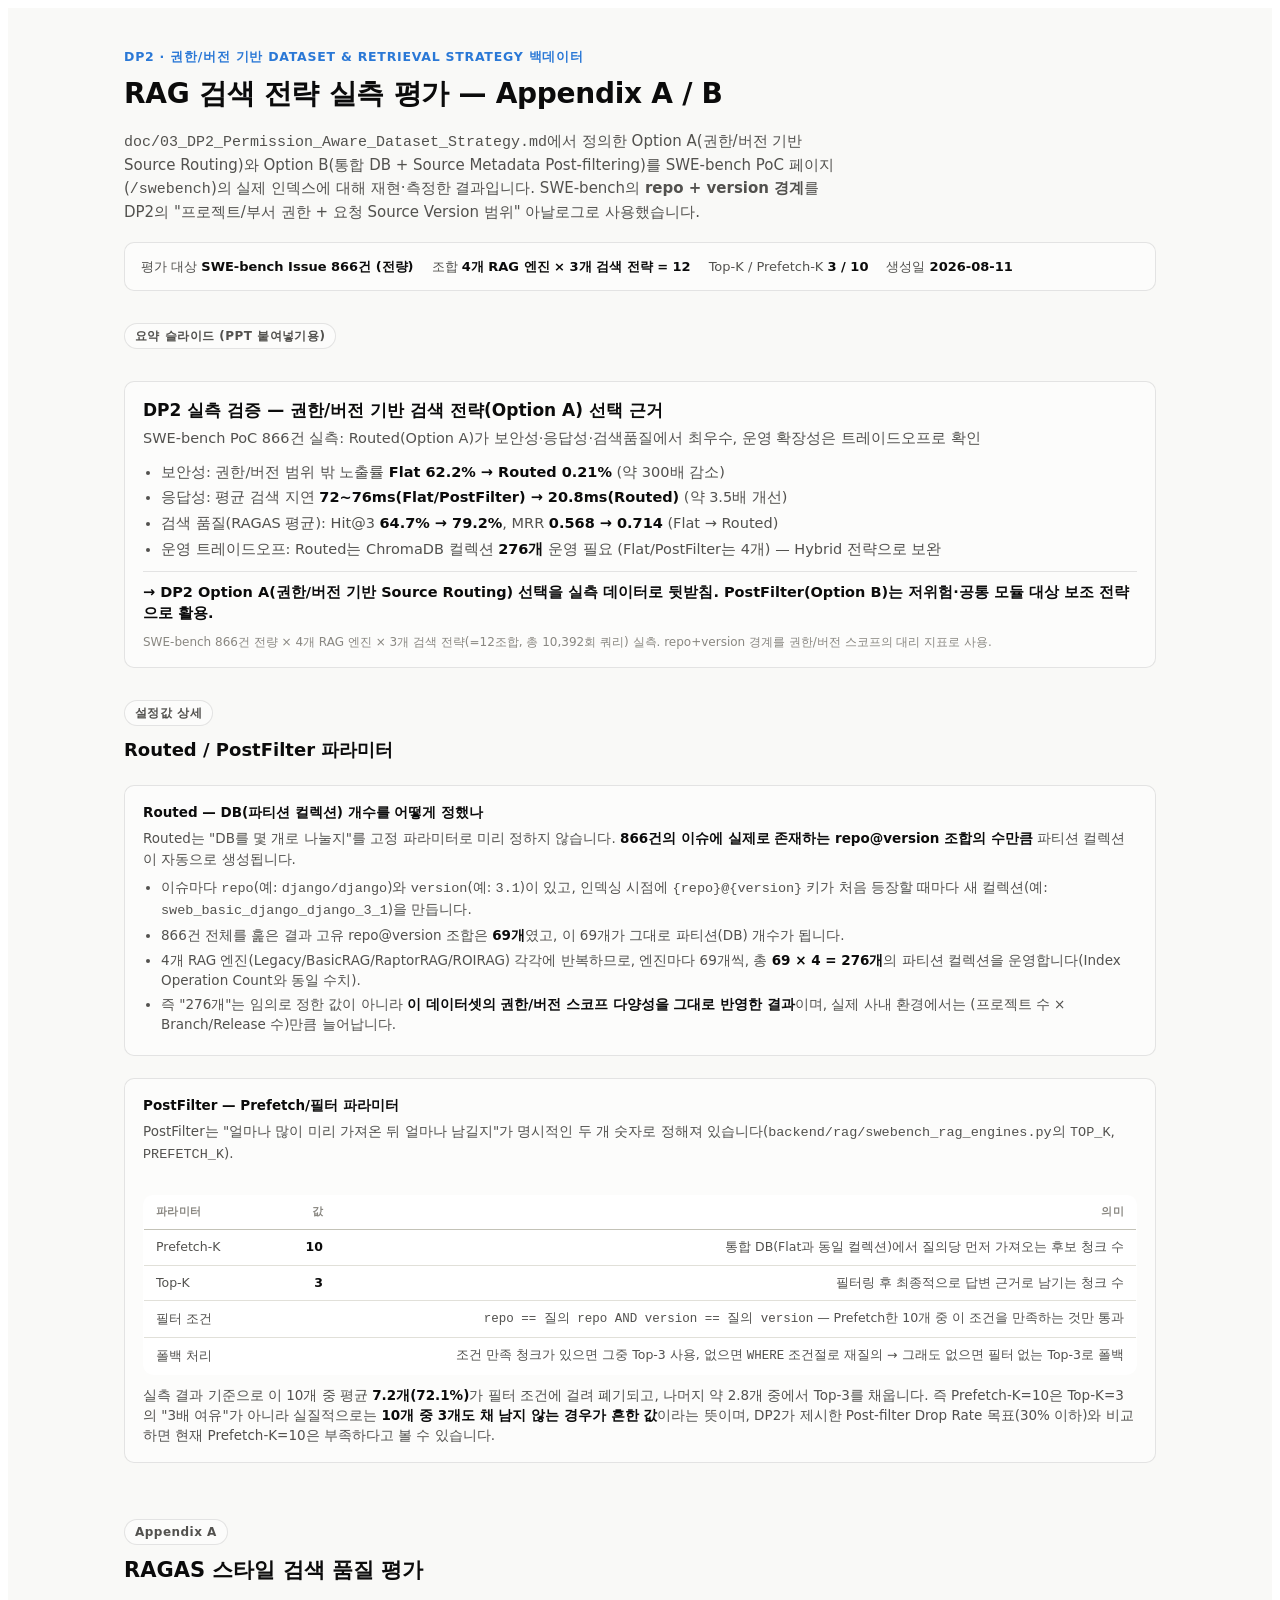
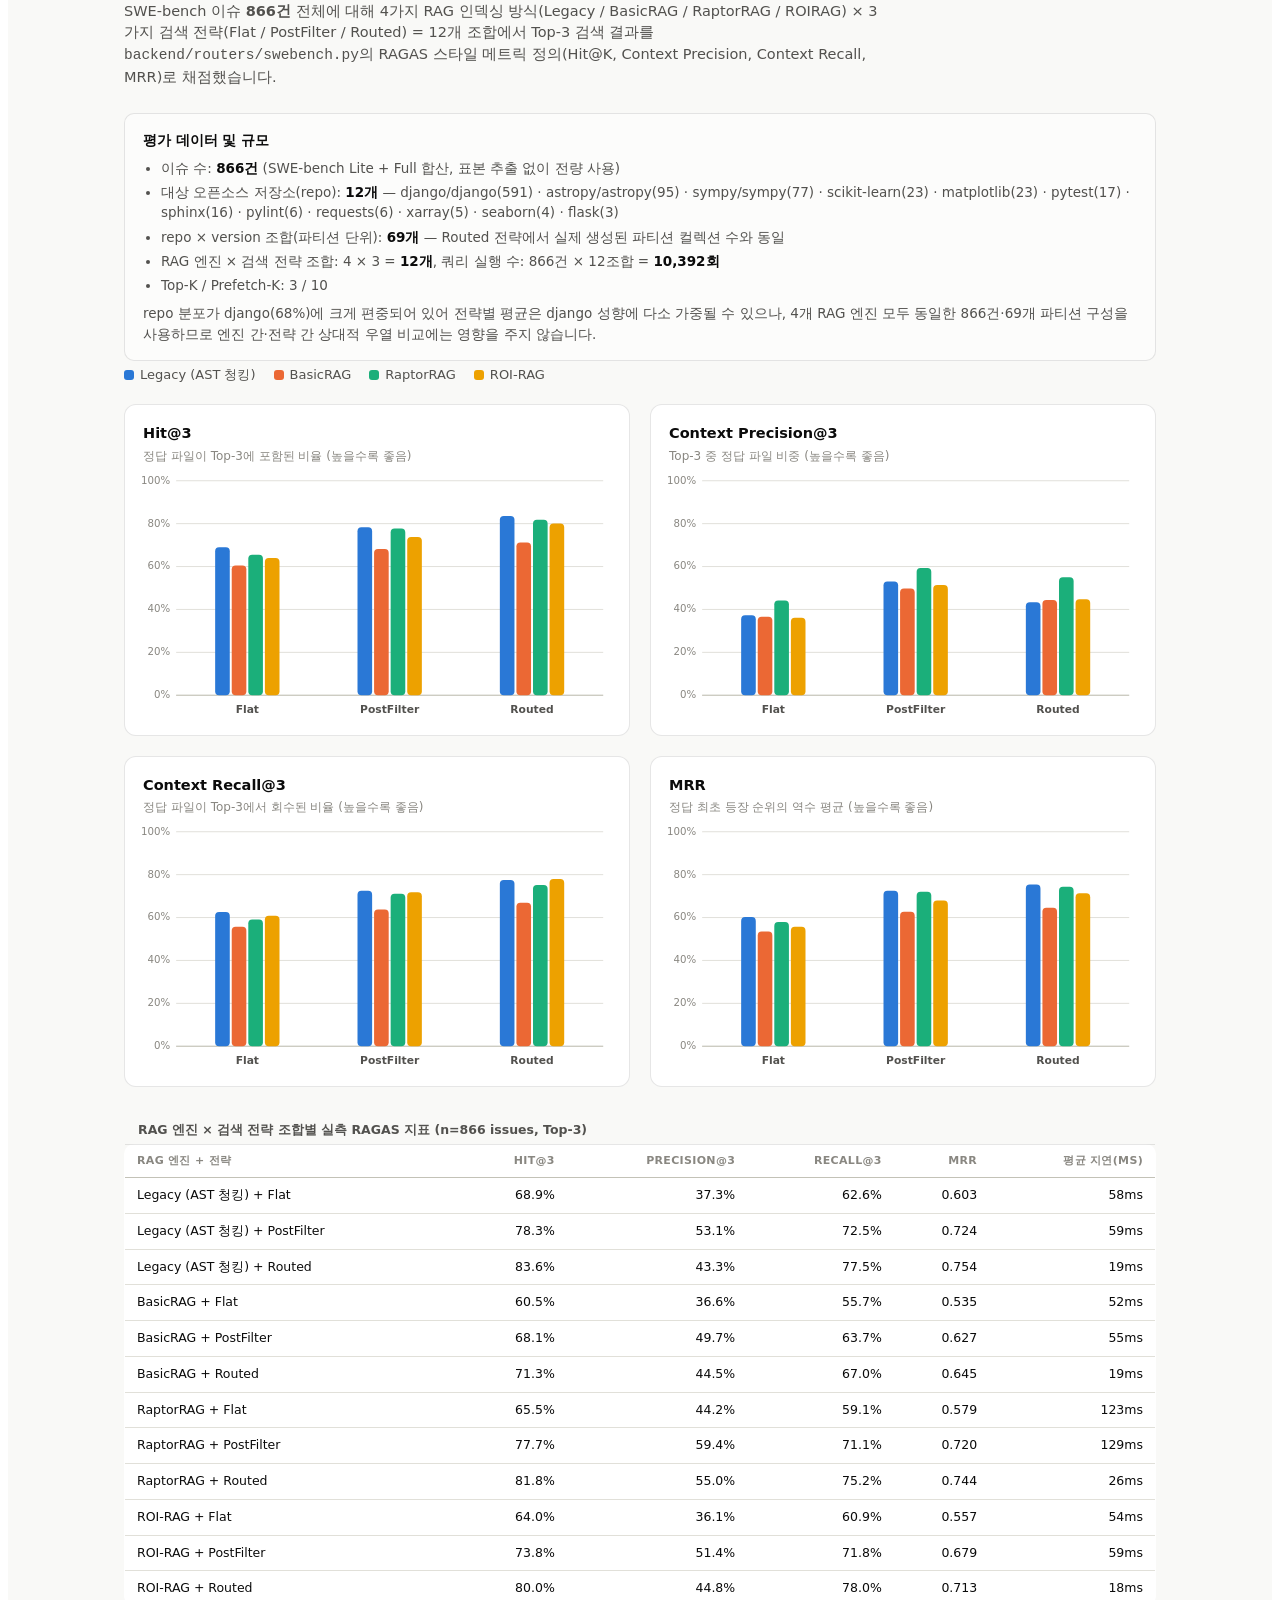
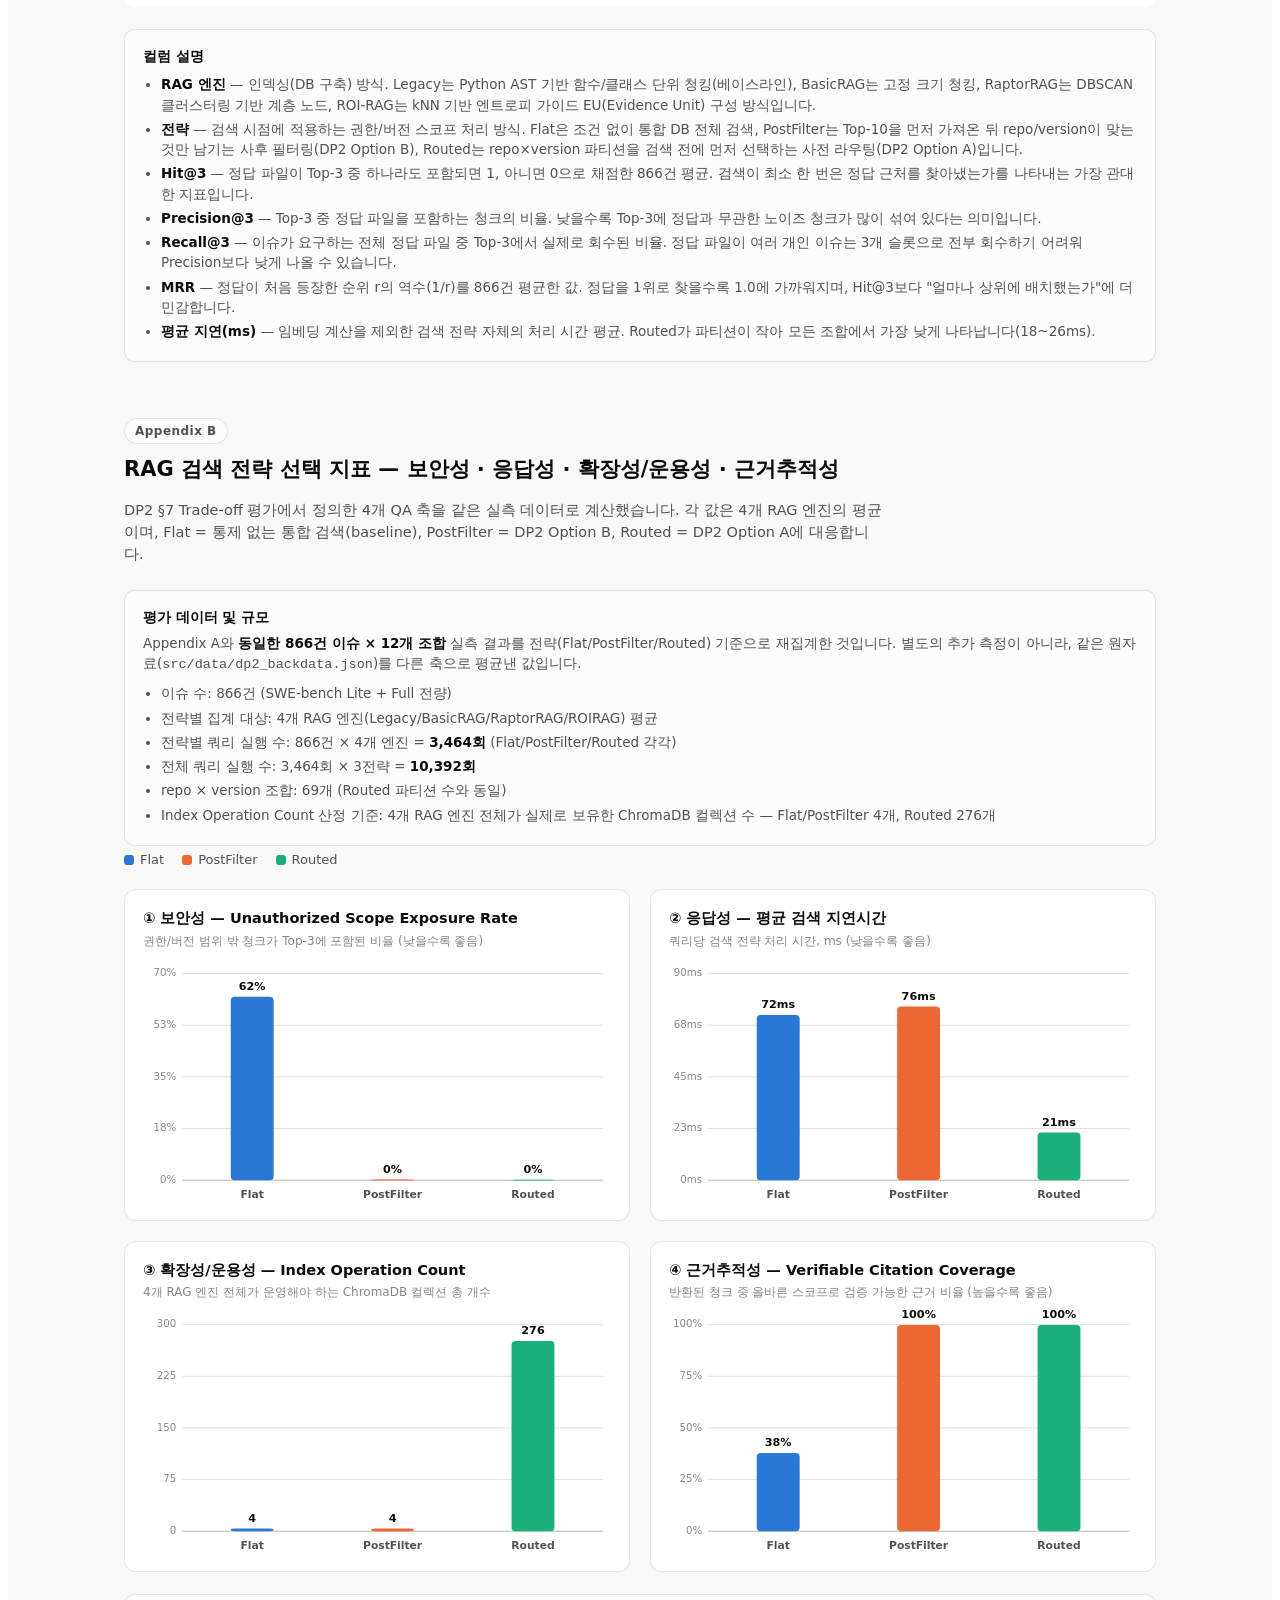
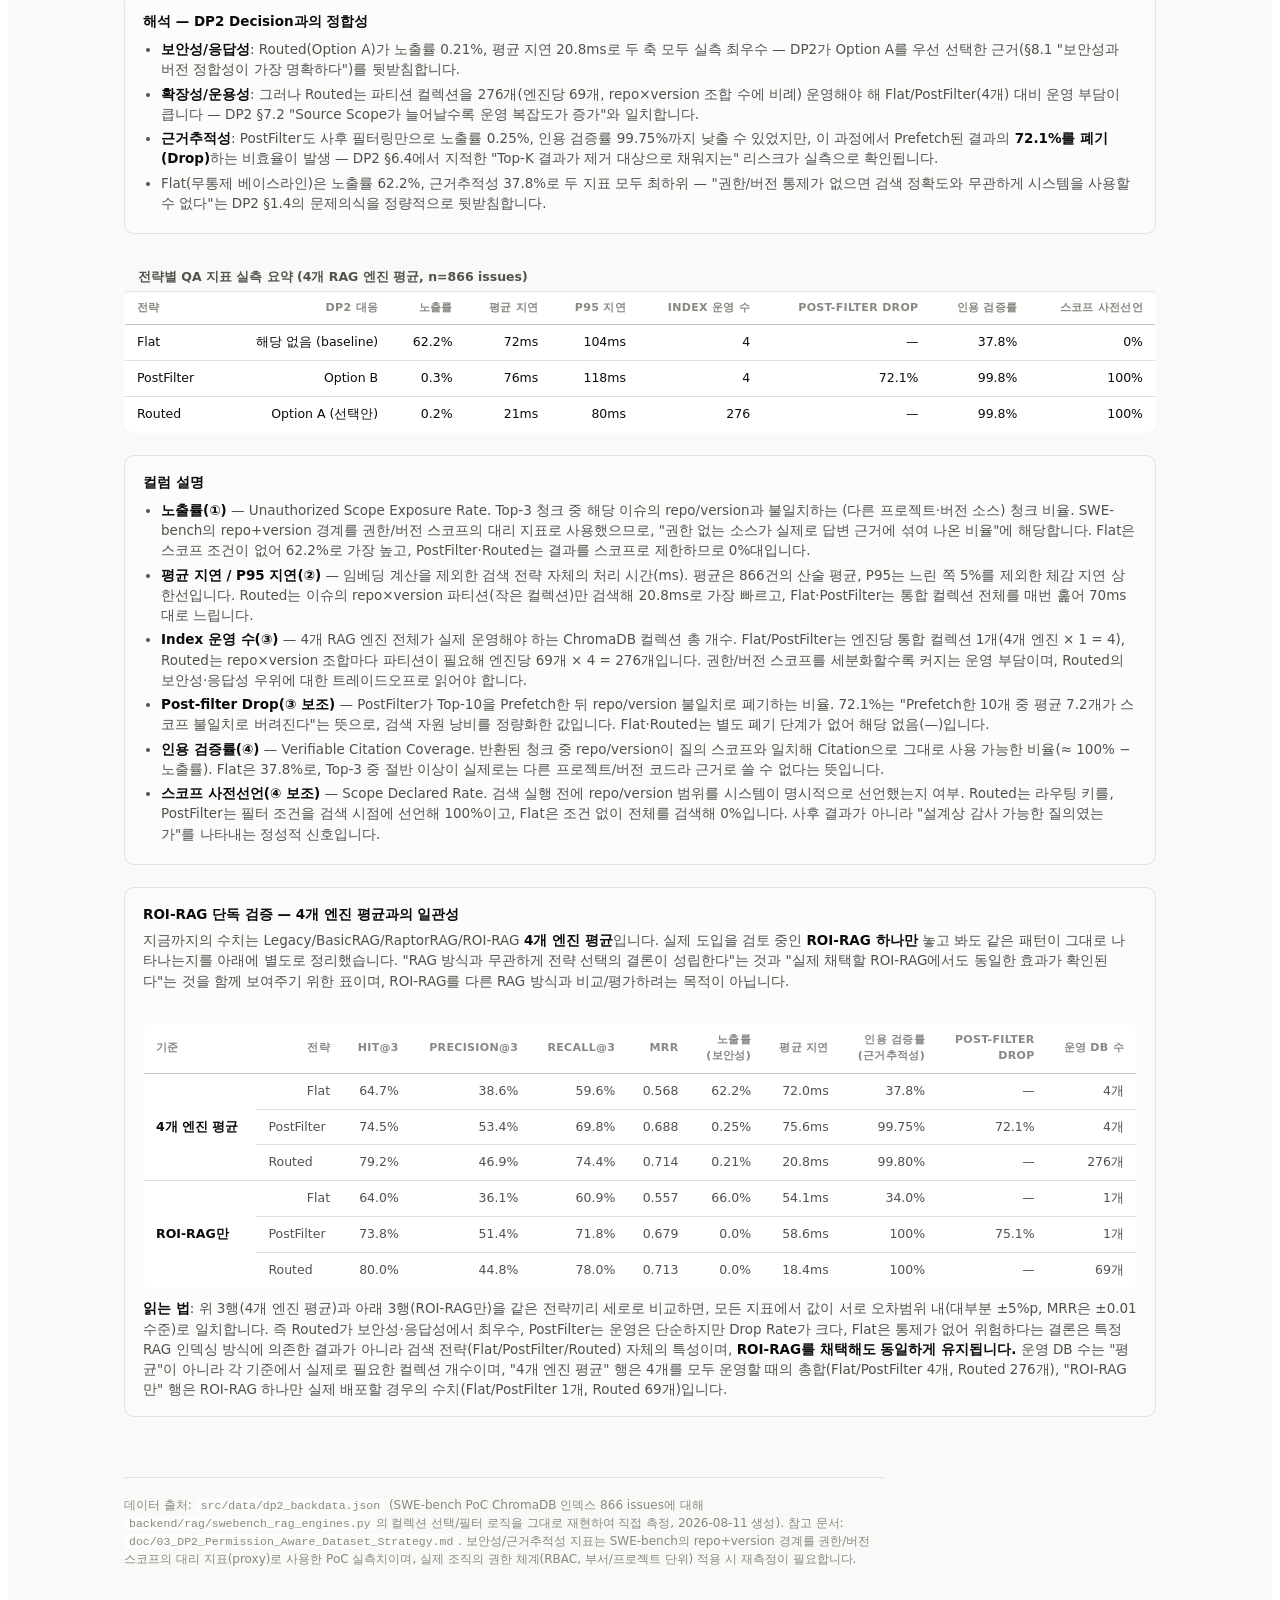
==== commit 89f406e6: "Transpose Appendix B ROI-RAG consistency table Rows are now grouped by basis (4-engine average / ROI" ====
--- a/doc/03_DP2_Permission_Aware_Dataset_Strategy_Appendix.html
+++ b/doc/03_DP2_Permission_Aware_Dataset_Strategy_Appendix.html
@@ -379,36 +379,31 @@
       </div>
       <div class="table-scroll" style="margin-top:10px;">
         <table class="data-table">
-          <thead><tr><th>지표</th><th>기준</th><th>Flat</th><th>PostFilter</th><th>Routed</th></tr></thead>
+          <thead>
+            <tr>
+              <th>기준</th><th>전략</th><th>Hit@3</th><th>Precision@3</th><th>Recall@3</th><th>MRR</th>
+              <th>노출률<br>(보안성)</th><th>평균 지연</th><th>인용 검증률<br>(근거추적성)</th>
+              <th>Post-filter<br>Drop</th><th>운영 DB 수</th>
+            </tr>
+          </thead>
           <tbody>
-            <tr><td>Hit@3</td><td>4개 엔진 평균</td><td>64.7%</td><td>74.5%</td><td>79.2%</td></tr>
-            <tr><td>Hit@3</td><td><b>ROI-RAG만</b></td><td>64.0%</td><td>73.8%</td><td>80.0%</td></tr>
-            <tr><td>Precision@3</td><td>4개 엔진 평균</td><td>38.6%</td><td>53.4%</td><td>46.9%</td></tr>
-            <tr><td>Precision@3</td><td><b>ROI-RAG만</b></td><td>36.1%</td><td>51.4%</td><td>44.8%</td></tr>
-            <tr><td>Recall@3</td><td>4개 엔진 평균</td><td>59.6%</td><td>69.8%</td><td>74.4%</td></tr>
-            <tr><td>Recall@3</td><td><b>ROI-RAG만</b></td><td>60.9%</td><td>71.8%</td><td>78.0%</td></tr>
-            <tr><td>MRR</td><td>4개 엔진 평균</td><td>0.568</td><td>0.688</td><td>0.714</td></tr>
-            <tr><td>MRR</td><td><b>ROI-RAG만</b></td><td>0.557</td><td>0.679</td><td>0.713</td></tr>
-            <tr><td>노출률(보안성)</td><td>4개 엔진 평균</td><td>62.2%</td><td>0.25%</td><td>0.21%</td></tr>
-            <tr><td>노출률(보안성)</td><td><b>ROI-RAG만</b></td><td>66.0%</td><td>0.0%</td><td>0.0%</td></tr>
-            <tr><td>평균 지연</td><td>4개 엔진 평균</td><td>72.0ms</td><td>75.6ms</td><td>20.8ms</td></tr>
-            <tr><td>평균 지연</td><td><b>ROI-RAG만</b></td><td>54.1ms</td><td>58.6ms</td><td>18.4ms</td></tr>
-            <tr><td>인용 검증률(근거추적성)</td><td>4개 엔진 평균</td><td>37.8%</td><td>99.75%</td><td>99.80%</td></tr>
-            <tr><td>인용 검증률(근거추적성)</td><td><b>ROI-RAG만</b></td><td>34.0%</td><td>100%</td><td>100%</td></tr>
-            <tr><td>Post-filter Drop</td><td>4개 엔진 평균</td><td>—</td><td>72.1%</td><td>—</td></tr>
-            <tr><td>Post-filter Drop</td><td><b>ROI-RAG만</b></td><td>—</td><td>75.1%</td><td>—</td></tr>
-            <tr><td>운영 DB(컬렉션) 수</td><td>4개 엔진 총합</td><td>4개</td><td>4개</td><td>276개</td></tr>
-            <tr><td>운영 DB(컬렉션) 수</td><td><b>ROI-RAG 단독 배포 시</b></td><td>1개</td><td>1개</td><td>69개</td></tr>
+            <tr><td rowspan="3" style="vertical-align:middle;"><b>4개 엔진 평균</b></td><td>Flat</td><td>64.7%</td><td>38.6%</td><td>59.6%</td><td>0.568</td><td>62.2%</td><td>72.0ms</td><td>37.8%</td><td>—</td><td>4개</td></tr>
+            <tr><td>PostFilter</td><td>74.5%</td><td>53.4%</td><td>69.8%</td><td>0.688</td><td>0.25%</td><td>75.6ms</td><td>99.75%</td><td>72.1%</td><td>4개</td></tr>
+            <tr><td>Routed</td><td>79.2%</td><td>46.9%</td><td>74.4%</td><td>0.714</td><td>0.21%</td><td>20.8ms</td><td>99.80%</td><td>—</td><td>276개</td></tr>
+            <tr><td rowspan="3" style="vertical-align:middle;"><b>ROI-RAG만</b></td><td>Flat</td><td>64.0%</td><td>36.1%</td><td>60.9%</td><td>0.557</td><td>66.0%</td><td>54.1ms</td><td>34.0%</td><td>—</td><td>1개</td></tr>
+            <tr><td>PostFilter</td><td>73.8%</td><td>51.4%</td><td>71.8%</td><td>0.679</td><td>0.0%</td><td>58.6ms</td><td>100%</td><td>75.1%</td><td>1개</td></tr>
+            <tr><td>Routed</td><td>80.0%</td><td>44.8%</td><td>78.0%</td><td>0.713</td><td>0.0%</td><td>18.4ms</td><td>100%</td><td>—</td><td>69개</td></tr>
           </tbody>
         </table>
       </div>
       <div style="margin-top:10px;">
-        <b>읽는 법</b>: 모든 지표에서 "4개 엔진 평균"과 "ROI-RAG만"의 값이 서로 오차범위 내(대부분 ±5%p, MRR은
-        ±0.01 수준)로 일치합니다. 즉 Routed가 보안성·응답성에서 최우수, PostFilter는 운영은 단순하지만 Drop Rate가
-        크다, Flat은 통제가 없어 위험하다는 결론은 특정 RAG 인덱싱 방식에 의존한 결과가 아니라 검색 전략
-        (Flat/PostFilter/Routed) 자체의 특성이며, <b>ROI-RAG를 채택해도 동일하게 유지됩니다.</b> 마지막 행(운영
-        DB 수)은 4개 엔진 총합이 아니라 ROI-RAG 하나만 실제 배포할 경우의 수치이며, 이 경우 Routed 도입 비용은
-        파티션 69개(=repo×version 조합 수)로 4개 엔진을 함께 돌릴 때의 276개보다 훨씬 현실적인 규모입니다.
+        <b>읽는 법</b>: 위 3행(4개 엔진 평균)과 아래 3행(ROI-RAG만)을 같은 전략끼리 세로로 비교하면, 모든 지표에서
+        값이 서로 오차범위 내(대부분 ±5%p, MRR은 ±0.01 수준)로 일치합니다. 즉 Routed가 보안성·응답성에서 최우수,
+        PostFilter는 운영은 단순하지만 Drop Rate가 크다, Flat은 통제가 없어 위험하다는 결론은 특정 RAG 인덱싱
+        방식에 의존한 결과가 아니라 검색 전략(Flat/PostFilter/Routed) 자체의 특성이며, <b>ROI-RAG를 채택해도
+        동일하게 유지됩니다.</b> 운영 DB 수는 "평균"이 아니라 각 기준에서 실제로 필요한 컬렉션 개수이며,
+        "4개 엔진 평균" 행은 4개를 모두 운영할 때의 총합(Flat/PostFilter 4개, Routed 276개), "ROI-RAG만" 행은
+        ROI-RAG 하나만 실제 배포할 경우의 수치(Flat/PostFilter 1개, Routed 69개)입니다.
       </div>
     </div>
   </section>
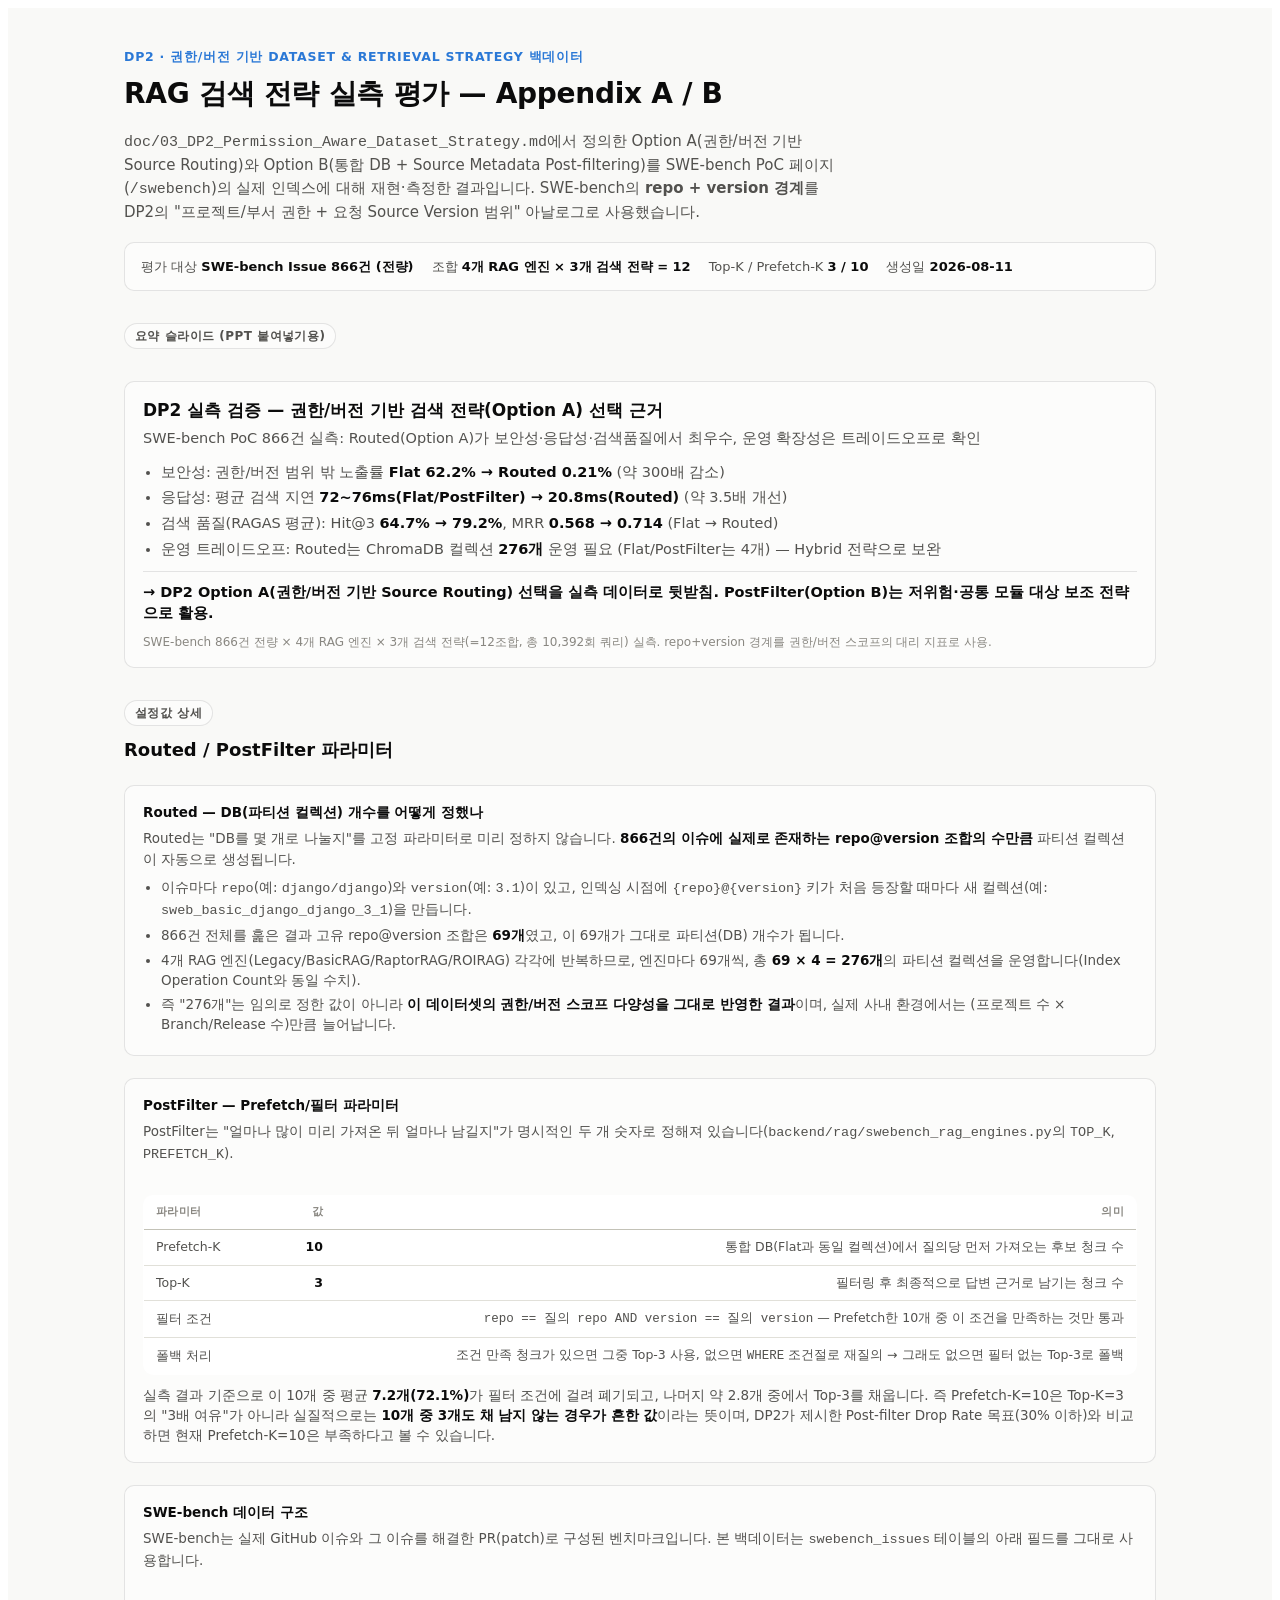
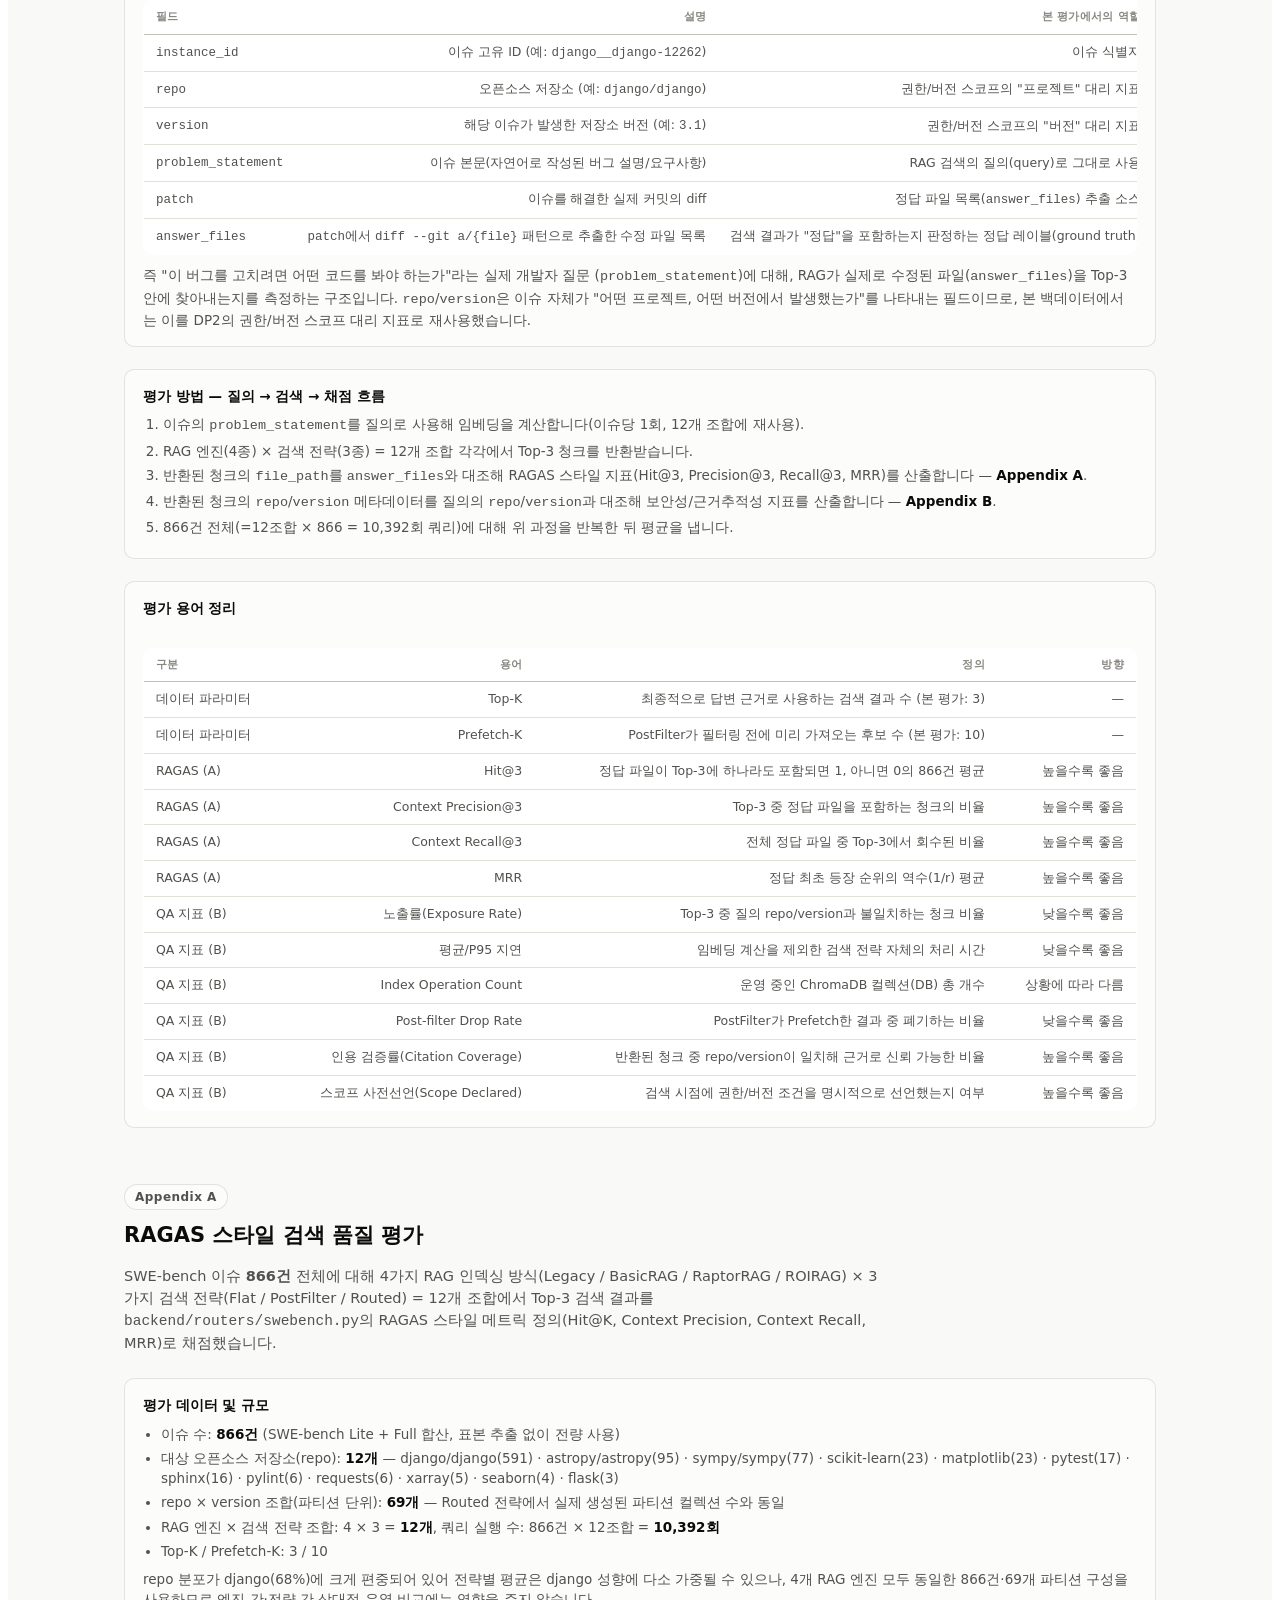
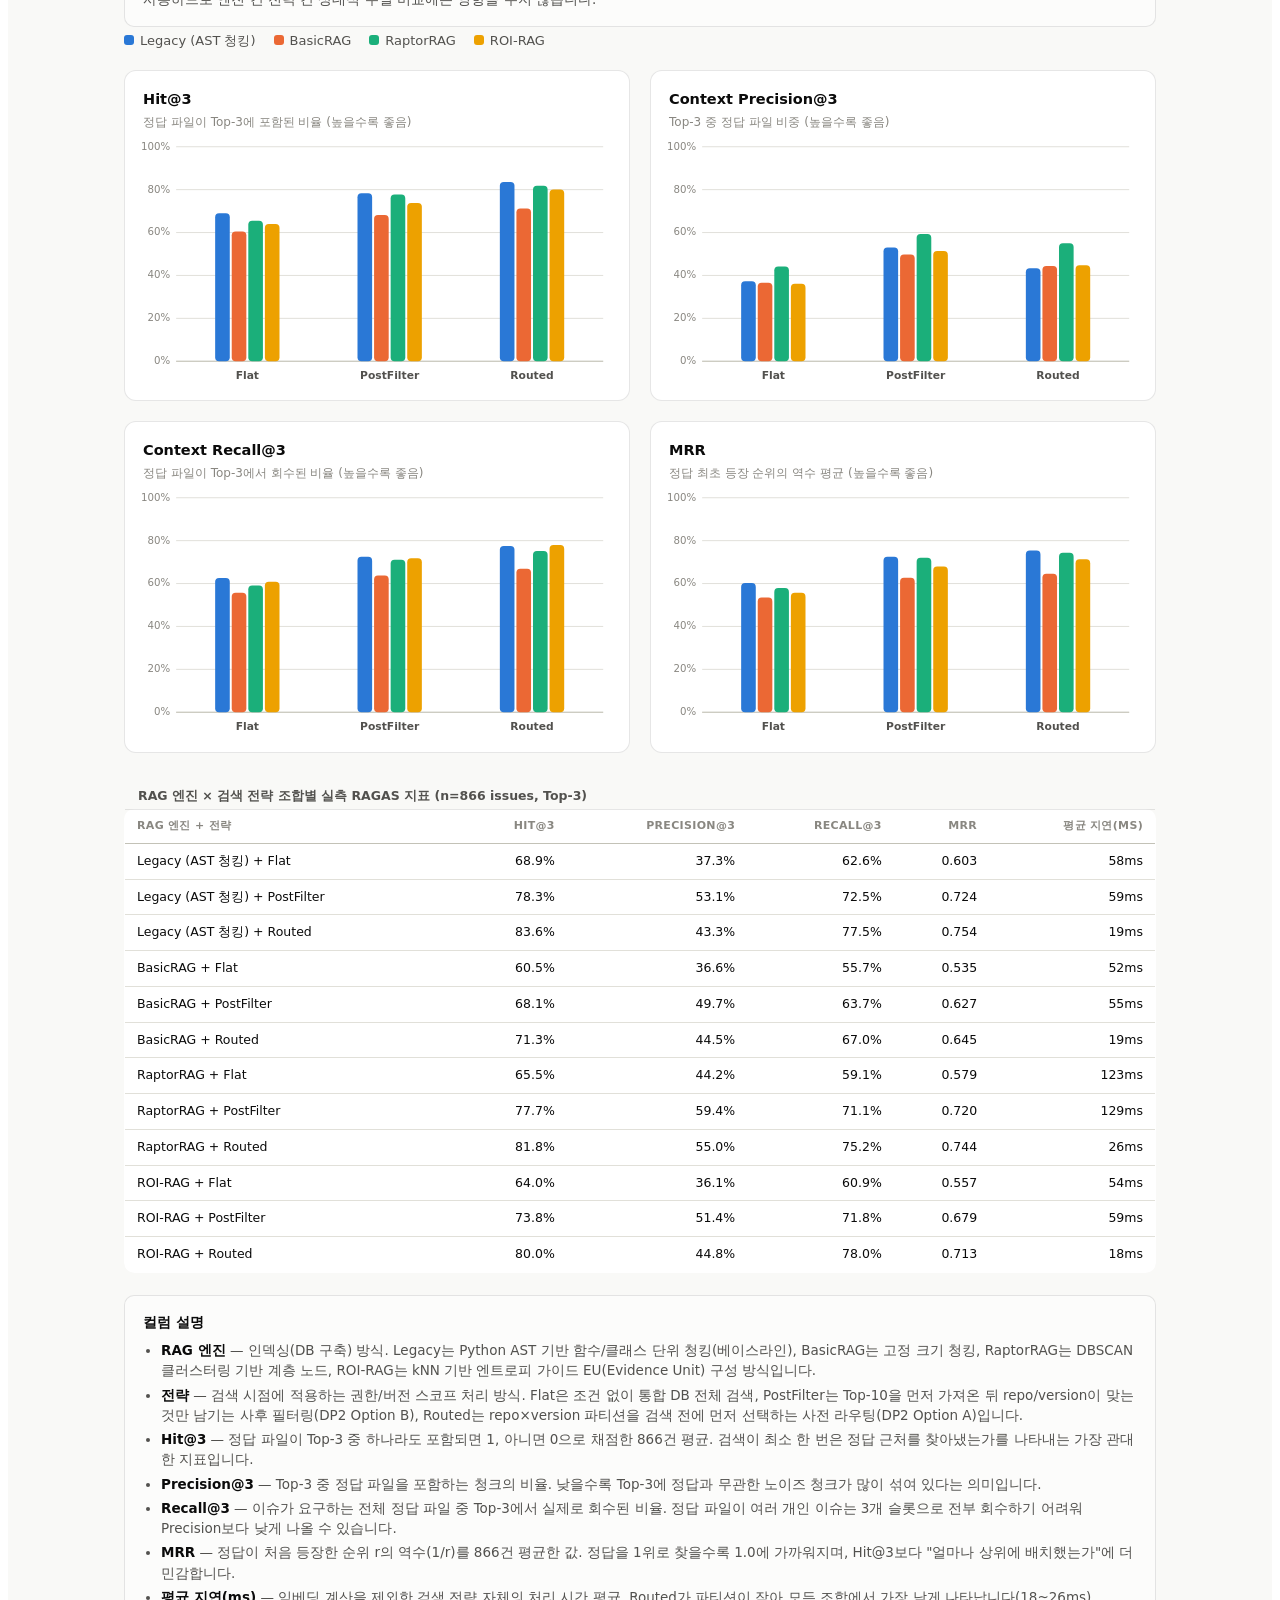
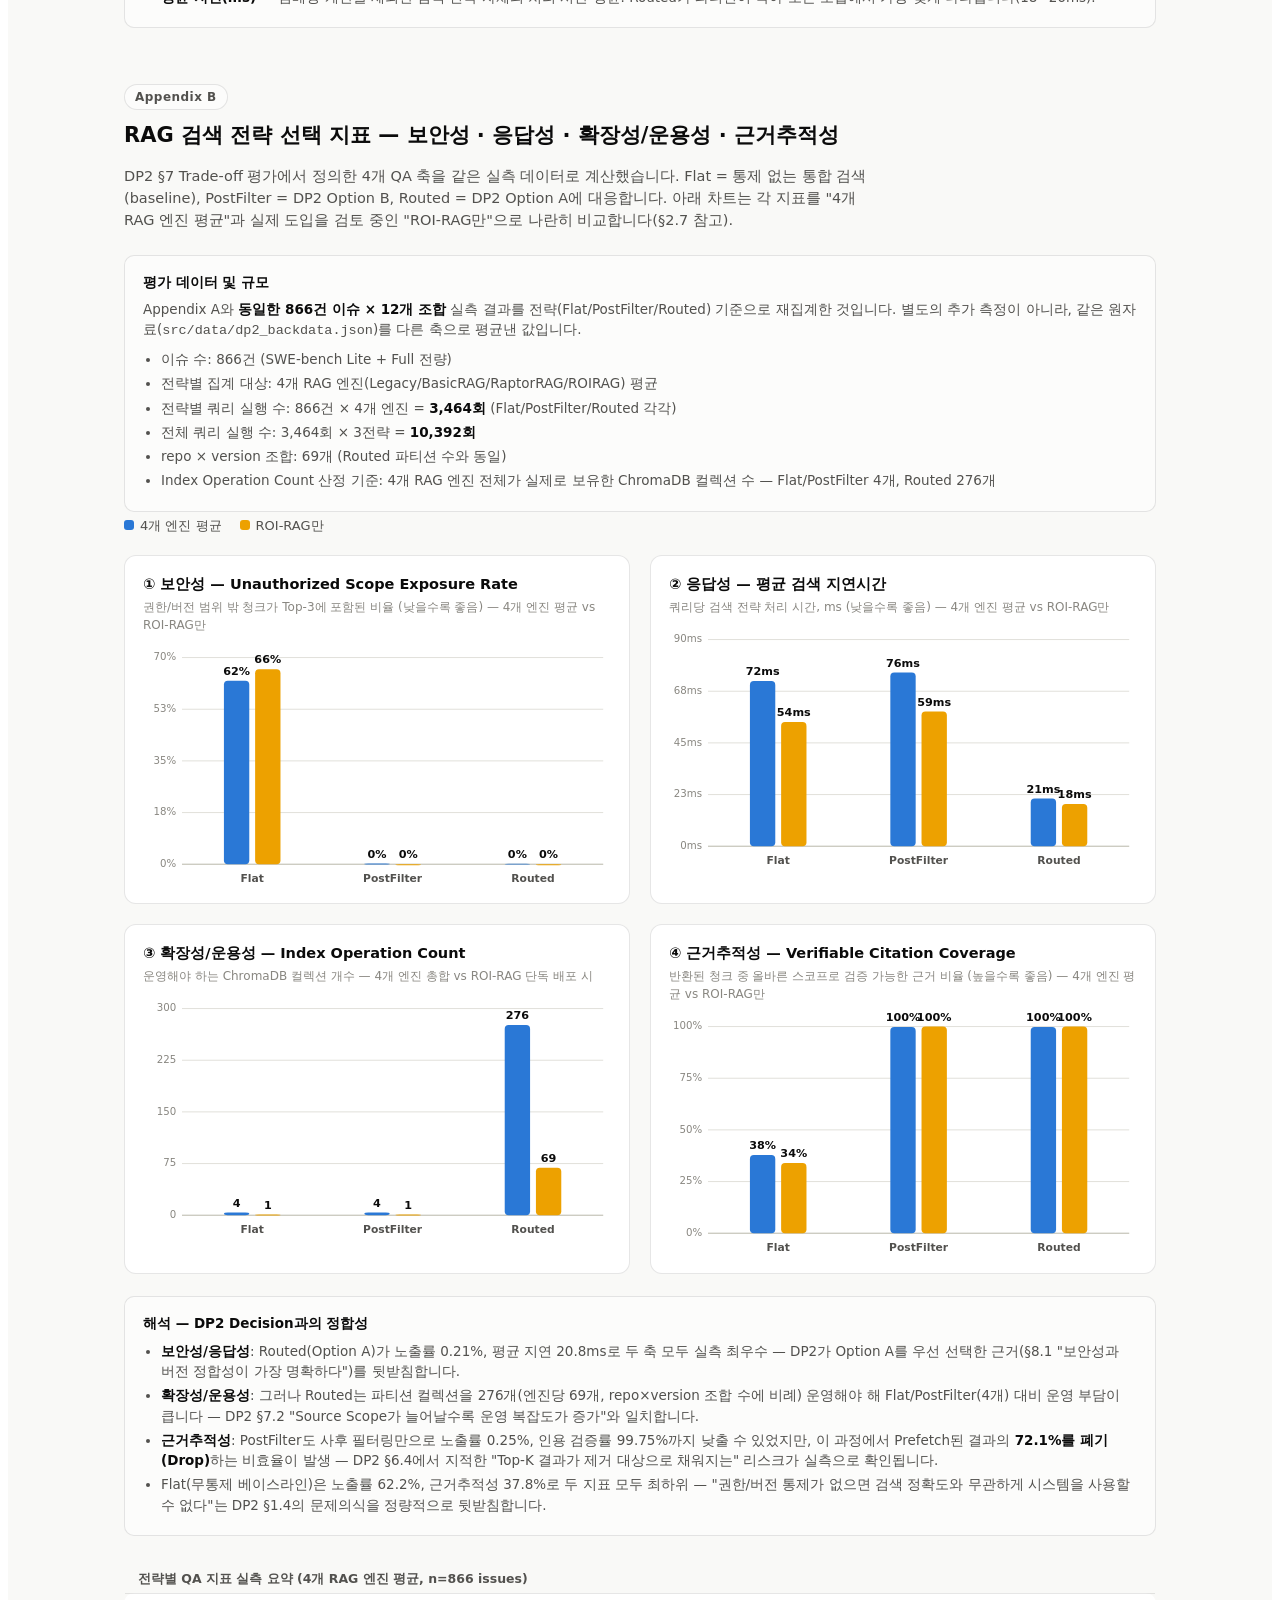
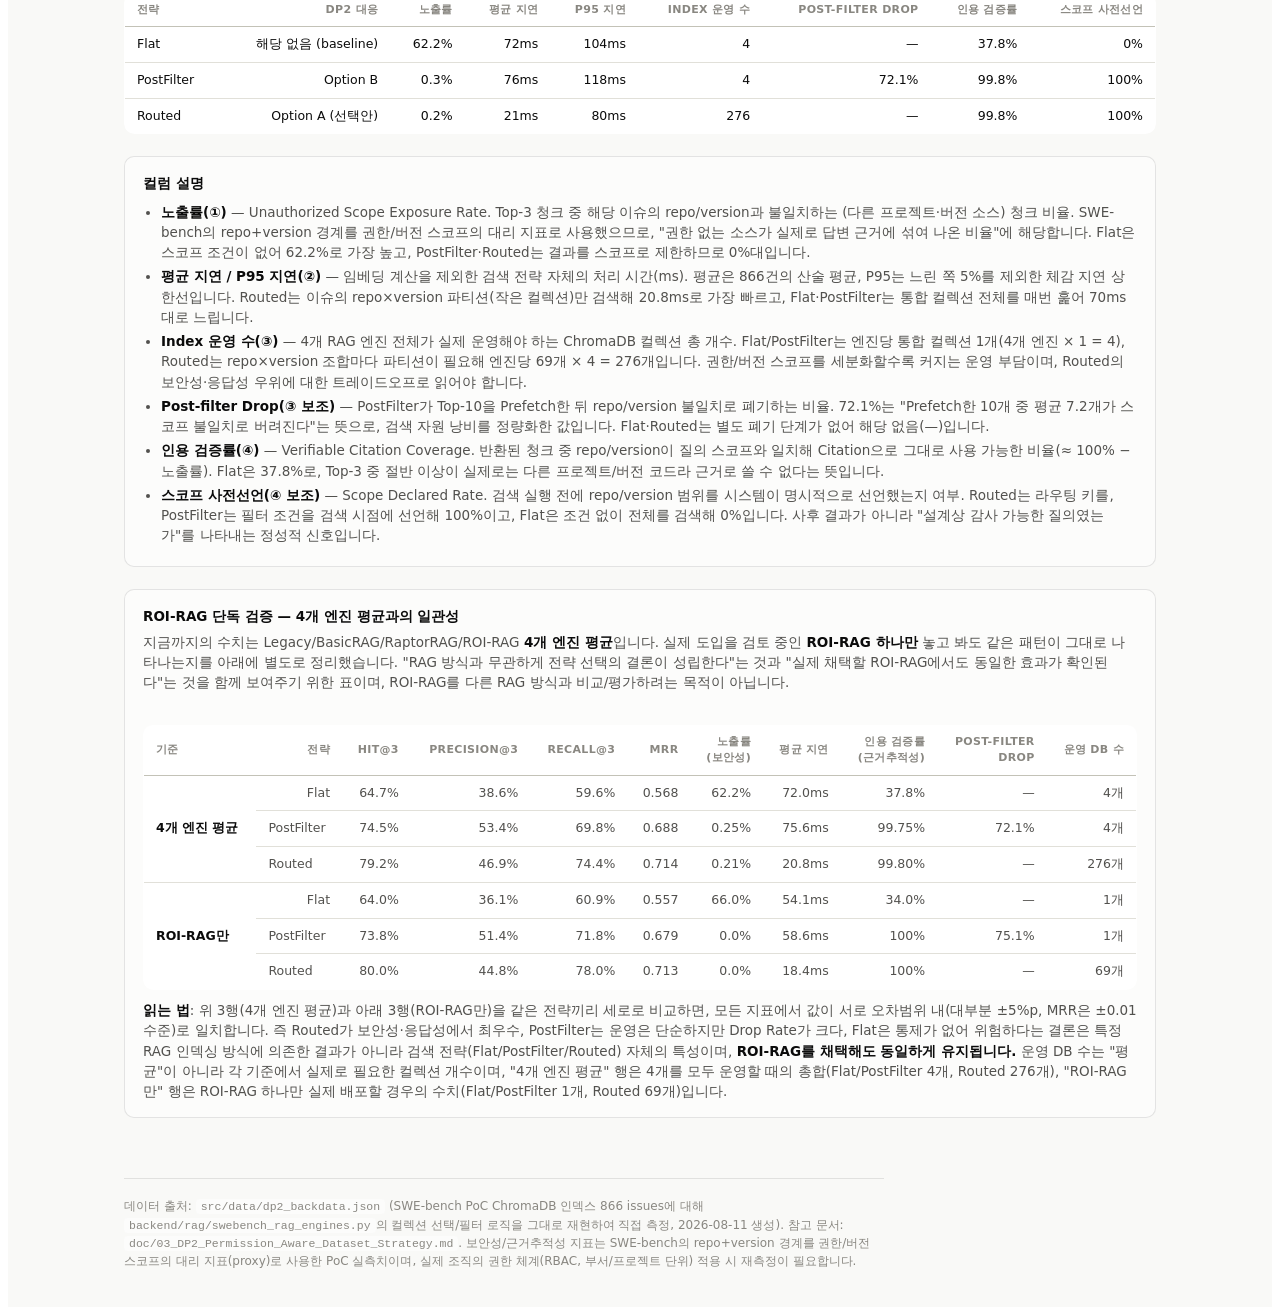
==== commit 0f37de64: "Add ROI-RAG comparison to Appendix B charts; add SWE-bench glossary Appendix B's four QA charts now " ====
--- a/doc/03_DP2_Permission_Aware_Dataset_Strategy_Appendix.html
+++ b/doc/03_DP2_Permission_Aware_Dataset_Strategy_Appendix.html
@@ -271,6 +271,66 @@
       폐기되고, 나머지 약 2.8개 중에서 Top-3를 채웁니다. 즉 Prefetch-K=10은 Top-K=3의 "3배 여유"가 아니라
       실질적으로는 <b>10개 중 3개도 채 남지 않는 경우가 흔한 값</b>이라는 뜻이며, DP2가 제시한 Post-filter Drop
       Rate 목표(30% 이하)와 비교하면 현재 Prefetch-K=10은 부족하다고 볼 수 있습니다.</div>
+    </div>
+
+    <div class="callout">
+      <b>SWE-bench 데이터 구조</b>
+      <div style="margin-top:6px;">SWE-bench는 실제 GitHub 이슈와 그 이슈를 해결한 PR(patch)로 구성된 벤치마크입니다.
+      본 백데이터는 <code>swebench_issues</code> 테이블의 아래 필드를 그대로 사용합니다.</div>
+      <div class="table-scroll" style="margin-top:8px;">
+        <table class="data-table">
+          <thead><tr><th>필드</th><th>설명</th><th>본 평가에서의 역할</th></tr></thead>
+          <tbody>
+            <tr><td><code>instance_id</code></td><td>이슈 고유 ID (예: <code>django__django-12262</code>)</td><td>이슈 식별자</td></tr>
+            <tr><td><code>repo</code></td><td>오픈소스 저장소 (예: <code>django/django</code>)</td><td>권한/버전 스코프의 "프로젝트" 대리 지표</td></tr>
+            <tr><td><code>version</code></td><td>해당 이슈가 발생한 저장소 버전 (예: <code>3.1</code>)</td><td>권한/버전 스코프의 "버전" 대리 지표</td></tr>
+            <tr><td><code>problem_statement</code></td><td>이슈 본문(자연어로 작성된 버그 설명/요구사항)</td><td>RAG 검색의 질의(query)로 그대로 사용</td></tr>
+            <tr><td><code>patch</code></td><td>이슈를 해결한 실제 커밋의 diff</td><td>정답 파일 목록(<code>answer_files</code>) 추출 소스</td></tr>
+            <tr><td><code>answer_files</code></td><td><code>patch</code>에서 <code>diff --git a/{file}</code> 패턴으로 추출한 수정 파일 목록</td><td>검색 결과가 "정답"을 포함하는지 판정하는 정답 레이블(ground truth)</td></tr>
+          </tbody>
+        </table>
+      </div>
+      <div style="margin-top:10px;">즉 "이 버그를 고치려면 어떤 코드를 봐야 하는가"라는 실제 개발자 질문
+      (<code>problem_statement</code>)에 대해, RAG가 실제로 수정된 파일(<code>answer_files</code>)을 Top-3 안에
+      찾아내는지를 측정하는 구조입니다. <code>repo</code>/<code>version</code>은 이슈 자체가 "어떤 프로젝트,
+      어떤 버전에서 발생했는가"를 나타내는 필드이므로, 본 백데이터에서는 이를 DP2의 권한/버전 스코프 대리 지표로
+      재사용했습니다.</div>
+    </div>
+
+    <div class="callout">
+      <b>평가 방법 — 질의 → 검색 → 채점 흐름</b>
+      <ol style="margin:8px 0 0; padding-left: 20px;">
+        <li>이슈의 <code>problem_statement</code>를 질의로 사용해 임베딩을 계산합니다(이슈당 1회, 12개 조합에 재사용).</li>
+        <li>RAG 엔진(4종) × 검색 전략(3종) = 12개 조합 각각에서 Top-3 청크를 반환받습니다.</li>
+        <li>반환된 청크의 <code>file_path</code>를 <code>answer_files</code>와 대조해 RAGAS 스타일 지표(Hit@3,
+        Precision@3, Recall@3, MRR)를 산출합니다 — <b>Appendix A</b>.</li>
+        <li>반환된 청크의 <code>repo</code>/<code>version</code> 메타데이터를 질의의 <code>repo</code>/<code>version</code>과
+        대조해 보안성/근거추적성 지표를 산출합니다 — <b>Appendix B</b>.</li>
+        <li>866건 전체(=12조합 × 866 = 10,392회 쿼리)에 대해 위 과정을 반복한 뒤 평균을 냅니다.</li>
+      </ol>
+    </div>
+
+    <div class="callout">
+      <b>평가 용어 정리</b>
+      <div class="table-scroll" style="margin-top:8px;">
+        <table class="data-table">
+          <thead><tr><th>구분</th><th>용어</th><th>정의</th><th>방향</th></tr></thead>
+          <tbody>
+            <tr><td>데이터 파라미터</td><td>Top-K</td><td colspan="1">최종적으로 답변 근거로 사용하는 검색 결과 수 (본 평가: 3)</td><td>—</td></tr>
+            <tr><td>데이터 파라미터</td><td>Prefetch-K</td><td>PostFilter가 필터링 전에 미리 가져오는 후보 수 (본 평가: 10)</td><td>—</td></tr>
+            <tr><td>RAGAS (A)</td><td>Hit@3</td><td>정답 파일이 Top-3에 하나라도 포함되면 1, 아니면 0의 866건 평균</td><td>높을수록 좋음</td></tr>
+            <tr><td>RAGAS (A)</td><td>Context Precision@3</td><td>Top-3 중 정답 파일을 포함하는 청크의 비율</td><td>높을수록 좋음</td></tr>
+            <tr><td>RAGAS (A)</td><td>Context Recall@3</td><td>전체 정답 파일 중 Top-3에서 회수된 비율</td><td>높을수록 좋음</td></tr>
+            <tr><td>RAGAS (A)</td><td>MRR</td><td>정답 최초 등장 순위의 역수(1/r) 평균</td><td>높을수록 좋음</td></tr>
+            <tr><td>QA 지표 (B)</td><td>노출률(Exposure Rate)</td><td>Top-3 중 질의 repo/version과 불일치하는 청크 비율</td><td>낮을수록 좋음</td></tr>
+            <tr><td>QA 지표 (B)</td><td>평균/P95 지연</td><td>임베딩 계산을 제외한 검색 전략 자체의 처리 시간</td><td>낮을수록 좋음</td></tr>
+            <tr><td>QA 지표 (B)</td><td>Index Operation Count</td><td>운영 중인 ChromaDB 컬렉션(DB) 총 개수</td><td>상황에 따라 다름</td></tr>
+            <tr><td>QA 지표 (B)</td><td>Post-filter Drop Rate</td><td>PostFilter가 Prefetch한 결과 중 폐기하는 비율</td><td>낮을수록 좋음</td></tr>
+            <tr><td>QA 지표 (B)</td><td>인용 검증률(Citation Coverage)</td><td>반환된 청크 중 repo/version이 일치해 근거로 신뢰 가능한 비율</td><td>높을수록 좋음</td></tr>
+            <tr><td>QA 지표 (B)</td><td>스코프 사전선언(Scope Declared)</td><td>검색 시점에 권한/버전 조건을 명시적으로 선언했는지 여부</td><td>높을수록 좋음</td></tr>
+          </tbody>
+        </table>
+      </div>
     </div>
   </section>
 
@@ -337,8 +397,9 @@
     <div class="appendix-tag">Appendix B</div>
     <h2>RAG 검색 전략 선택 지표 — 보안성 · 응답성 · 확장성/운용성 · 근거추적성</h2>
     <p class="section-desc">
-      DP2 §7 Trade-off 평가에서 정의한 4개 QA 축을 같은 실측 데이터로 계산했습니다. 각 값은 4개 RAG 엔진의 평균이며,
-      Flat = 통제 없는 통합 검색(baseline), PostFilter = DP2 Option B, Routed = DP2 Option A에 대응합니다.
+      DP2 §7 Trade-off 평가에서 정의한 4개 QA 축을 같은 실측 데이터로 계산했습니다. Flat = 통제 없는 통합 검색
+      (baseline), PostFilter = DP2 Option B, Routed = DP2 Option A에 대응합니다. 아래 차트는 각 지표를 "4개 RAG
+      엔진 평균"과 실제 도입을 검토 중인 "ROI-RAG만"으로 나란히 비교합니다(§2.7 참고).
     </p>
 
     <div class="callout">
@@ -458,6 +519,12 @@
     PostFilter: { exposure: 0.0025, avgLatency: 75.60, p95Latency: 117.80, citation: 0.9975, scopeDeclared: 1.0,  indexOps: 4,   dropRate: 0.7211 },
     Routed:     { exposure: 0.0021, avgLatency: 20.76, p95Latency: 79.61,  citation: 0.9980, scopeDeclared: 1.0,  indexOps: 276, dropRate: null },
   },
+  // Appendix B: ROI-RAG only (same 866 issues, single engine) — for consistency check against the 4-engine average
+  strategyAggRoi: {
+    Flat:       { exposure: 0.6601, avgLatency: 54.10,  citation: 0.3399, indexOps: 1,  dropRate: null },
+    PostFilter: { exposure: 0.0,    avgLatency: 58.637, citation: 1.0,    indexOps: 1,  dropRate: 0.7509 },
+    Routed:     { exposure: 0.0,    avgLatency: 18.428, citation: 1.0,    indexOps: 69, dropRate: null },
+  },
 };
 
 function cssVar(v) {
@@ -541,8 +608,8 @@
   container.appendChild(svg);
 }
 
-// ---- Single-series category bar chart (Appendix B): one bar per strategy, direct-labeled ----
-function renderCategoryBar(container, { categories, yMax, yTicks, valueFmt, tooltipFmt }) {
+// ---- 2-series comparison bar chart (Appendix B): groups = strategies, series = {4-engine avg, ROI-RAG only} ----
+function renderCompareBar(container, { groups, series, getValue, yMax, yTicks, valueFmt, tooltipFmt }) {
   const W = 480, H = 260;
   const marginL = 40, marginR = 8, marginT = 18, marginB = 30;
   const plotW = W - marginL - marginR, plotH = H - marginT - marginB;
@@ -558,29 +625,35 @@
   });
   svg.appendChild(svgEl("line", { x1: marginL, x2: W - marginR, y1: marginT + plotH, y2: marginT + plotH, class: "base-line" }));
 
-  const slotW = plotW / categories.length;
-  const barW = 44;
-
-  categories.forEach((c, i) => {
-    const cx = marginL + slotW * i + slotW / 2;
-    const barH = Math.max(0, (c.value / yMax) * plotH);
-    const x = cx - barW / 2;
-    const y = marginT + plotH - barH;
-    const rect = svgEl("rect", {
-      x, y, width: barW, height: Math.max(barH, 1),
-      rx: 4, ry: 4, fill: c.color, class: "bar-rect",
+  const groupW = plotW / groups.length;
+  const barW = 26, barGap = 6;
+  const clusterW = series.length * barW + (series.length - 1) * barGap;
+
+  groups.forEach((g, gi) => {
+    const groupCenterX = marginL + groupW * gi + groupW / 2;
+    const clusterStartX = groupCenterX - clusterW / 2;
+
+    series.forEach((s, si) => {
+      const v = getValue(g.key, s.key);
+      const barH = Math.max(0, (v / yMax) * plotH);
+      const x = clusterStartX + si * (barW + barGap);
+      const y = marginT + plotH - barH;
+      const rect = svgEl("rect", {
+        x, y, width: barW, height: Math.max(barH, 1),
+        rx: 4, ry: 4, fill: s.color, class: "bar-rect",
+      });
+      rect.addEventListener("mouseenter", (e) => showTooltip(e, `<b>${s.label}</b> · ${g.label}<br>${tooltipFmt(v)}`));
+      rect.addEventListener("mousemove", moveTooltip);
+      rect.addEventListener("mouseleave", hideTooltip);
+      svg.appendChild(rect);
+
+      const valLbl = svgEl("text", { x: x + barW / 2, y: y - 6, class: "val-label", "text-anchor": "middle", "font-size": "10" });
+      valLbl.textContent = valueFmt(v);
+      svg.appendChild(valLbl);
     });
-    rect.addEventListener("mouseenter", (e) => showTooltip(e, `<b>${c.label}</b><br>${tooltipFmt(c.value)}`));
-    rect.addEventListener("mousemove", moveTooltip);
-    rect.addEventListener("mouseleave", hideTooltip);
-    svg.appendChild(rect);
-
-    const valLbl = svgEl("text", { x: cx, y: y - 7, class: "val-label", "text-anchor": "middle" });
-    valLbl.textContent = valueFmt(c.value);
-    svg.appendChild(valLbl);
-
-    const catLbl = svgEl("text", { x: cx, y: marginT + plotH + 18, class: "cat-label", "text-anchor": "middle" });
-    catLbl.textContent = c.label;
+
+    const catLbl = svgEl("text", { x: groupCenterX, y: marginT + plotH + 18, class: "cat-label", "text-anchor": "middle" });
+    catLbl.textContent = g.label;
     svg.appendChild(catLbl);
   });
 
@@ -646,46 +719,55 @@
 
 // ============ Build Appendix B ============
 (function buildAppendixB() {
-  const stratColor = { Flat: "var(--s-blue)", PostFilter: "var(--s-orange)", Routed: "var(--s-aqua)" };
+  const compareSeries = [
+    { key: "avg", label: "4개 엔진 평균", color: "var(--s-blue)" },
+    { key: "roi", label: "ROI-RAG만",    color: "var(--s-yellow)" },
+  ];
   const legend = document.getElementById("legend-b");
-  DATA.strategies.forEach(s => {
+  compareSeries.forEach(s => {
     const item = document.createElement("div"); item.className = "legend-item";
-    const sw = document.createElement("span"); sw.className = "legend-swatch"; sw.style.background = stratColor[s.key];
+    const sw = document.createElement("span"); sw.className = "legend-swatch"; sw.style.background = s.color;
     const txt = document.createElement("span"); txt.textContent = s.label;
     item.appendChild(sw); item.appendChild(txt); legend.appendChild(item);
   });
 
   const chartsB = document.getElementById("charts-b");
   const agg = DATA.strategyAgg;
+  const aggRoi = DATA.strategyAggRoi;
+  const getBasis = (stratKey, seriesKey, field) => (seriesKey === "roi" ? aggRoi : agg)[stratKey][field];
 
   // 1. 보안성
-  let card = chartCard(chartsB, "① 보안성 — Unauthorized Scope Exposure Rate", "권한/버전 범위 밖 청크가 Top-3에 포함된 비율 (낮을수록 좋음)");
-  renderCategoryBar(card, {
-    categories: DATA.strategies.map(s => ({ label: s.label, value: agg[s.key].exposure, color: stratColor[s.key] })),
+  let card = chartCard(chartsB, "① 보안성 — Unauthorized Scope Exposure Rate", "권한/버전 범위 밖 청크가 Top-3에 포함된 비율 (낮을수록 좋음) — 4개 엔진 평균 vs ROI-RAG만");
+  renderCompareBar(card, {
+    groups: DATA.strategies, series: compareSeries,
+    getValue: (stratKey, seriesKey) => getBasis(stratKey, seriesKey, "exposure"),
     yMax: 0.7, yTicks: [0, 0.175, 0.35, 0.525, 0.7],
     valueFmt: fmtPct0, tooltipFmt: fmtPct,
   });
 
   // 2. 응답성
-  card = chartCard(chartsB, "② 응답성 — 평균 검색 지연시간", "쿼리당 검색 전략 처리 시간, ms (낮을수록 좋음)");
-  renderCategoryBar(card, {
-    categories: DATA.strategies.map(s => ({ label: s.label, value: agg[s.key].avgLatency, color: stratColor[s.key] })),
+  card = chartCard(chartsB, "② 응답성 — 평균 검색 지연시간", "쿼리당 검색 전략 처리 시간, ms (낮을수록 좋음) — 4개 엔진 평균 vs ROI-RAG만");
+  renderCompareBar(card, {
+    groups: DATA.strategies, series: compareSeries,
+    getValue: (stratKey, seriesKey) => getBasis(stratKey, seriesKey, "avgLatency"),
     yMax: 90, yTicks: [0, 22.5, 45, 67.5, 90],
     valueFmt: (v) => Math.round(v) + "ms", tooltipFmt: fmtMs,
   });
 
   // 3. 확장성/운용성
-  card = chartCard(chartsB, "③ 확장성/운용성 — Index Operation Count", "4개 RAG 엔진 전체가 운영해야 하는 ChromaDB 컬렉션 총 개수");
-  renderCategoryBar(card, {
-    categories: DATA.strategies.map(s => ({ label: s.label, value: agg[s.key].indexOps, color: stratColor[s.key] })),
+  card = chartCard(chartsB, "③ 확장성/운용성 — Index Operation Count", "운영해야 하는 ChromaDB 컬렉션 개수 — 4개 엔진 총합 vs ROI-RAG 단독 배포 시");
+  renderCompareBar(card, {
+    groups: DATA.strategies, series: compareSeries,
+    getValue: (stratKey, seriesKey) => getBasis(stratKey, seriesKey, "indexOps"),
     yMax: 300, yTicks: [0, 75, 150, 225, 300],
     valueFmt: (v) => fmtNum(v), tooltipFmt: (v) => `${fmtNum(v)}개 컬렉션`,
   });
 
   // 4. 근거추적성
-  card = chartCard(chartsB, "④ 근거추적성 — Verifiable Citation Coverage", "반환된 청크 중 올바른 스코프로 검증 가능한 근거 비율 (높을수록 좋음)");
-  renderCategoryBar(card, {
-    categories: DATA.strategies.map(s => ({ label: s.label, value: agg[s.key].citation, color: stratColor[s.key] })),
+  card = chartCard(chartsB, "④ 근거추적성 — Verifiable Citation Coverage", "반환된 청크 중 올바른 스코프로 검증 가능한 근거 비율 (높을수록 좋음) — 4개 엔진 평균 vs ROI-RAG만");
+  renderCompareBar(card, {
+    groups: DATA.strategies, series: compareSeries,
+    getValue: (stratKey, seriesKey) => getBasis(stratKey, seriesKey, "citation"),
     yMax: 1.0, yTicks: [0, 0.25, 0.5, 0.75, 1.0],
     valueFmt: fmtPct0, tooltipFmt: fmtPct,
   });
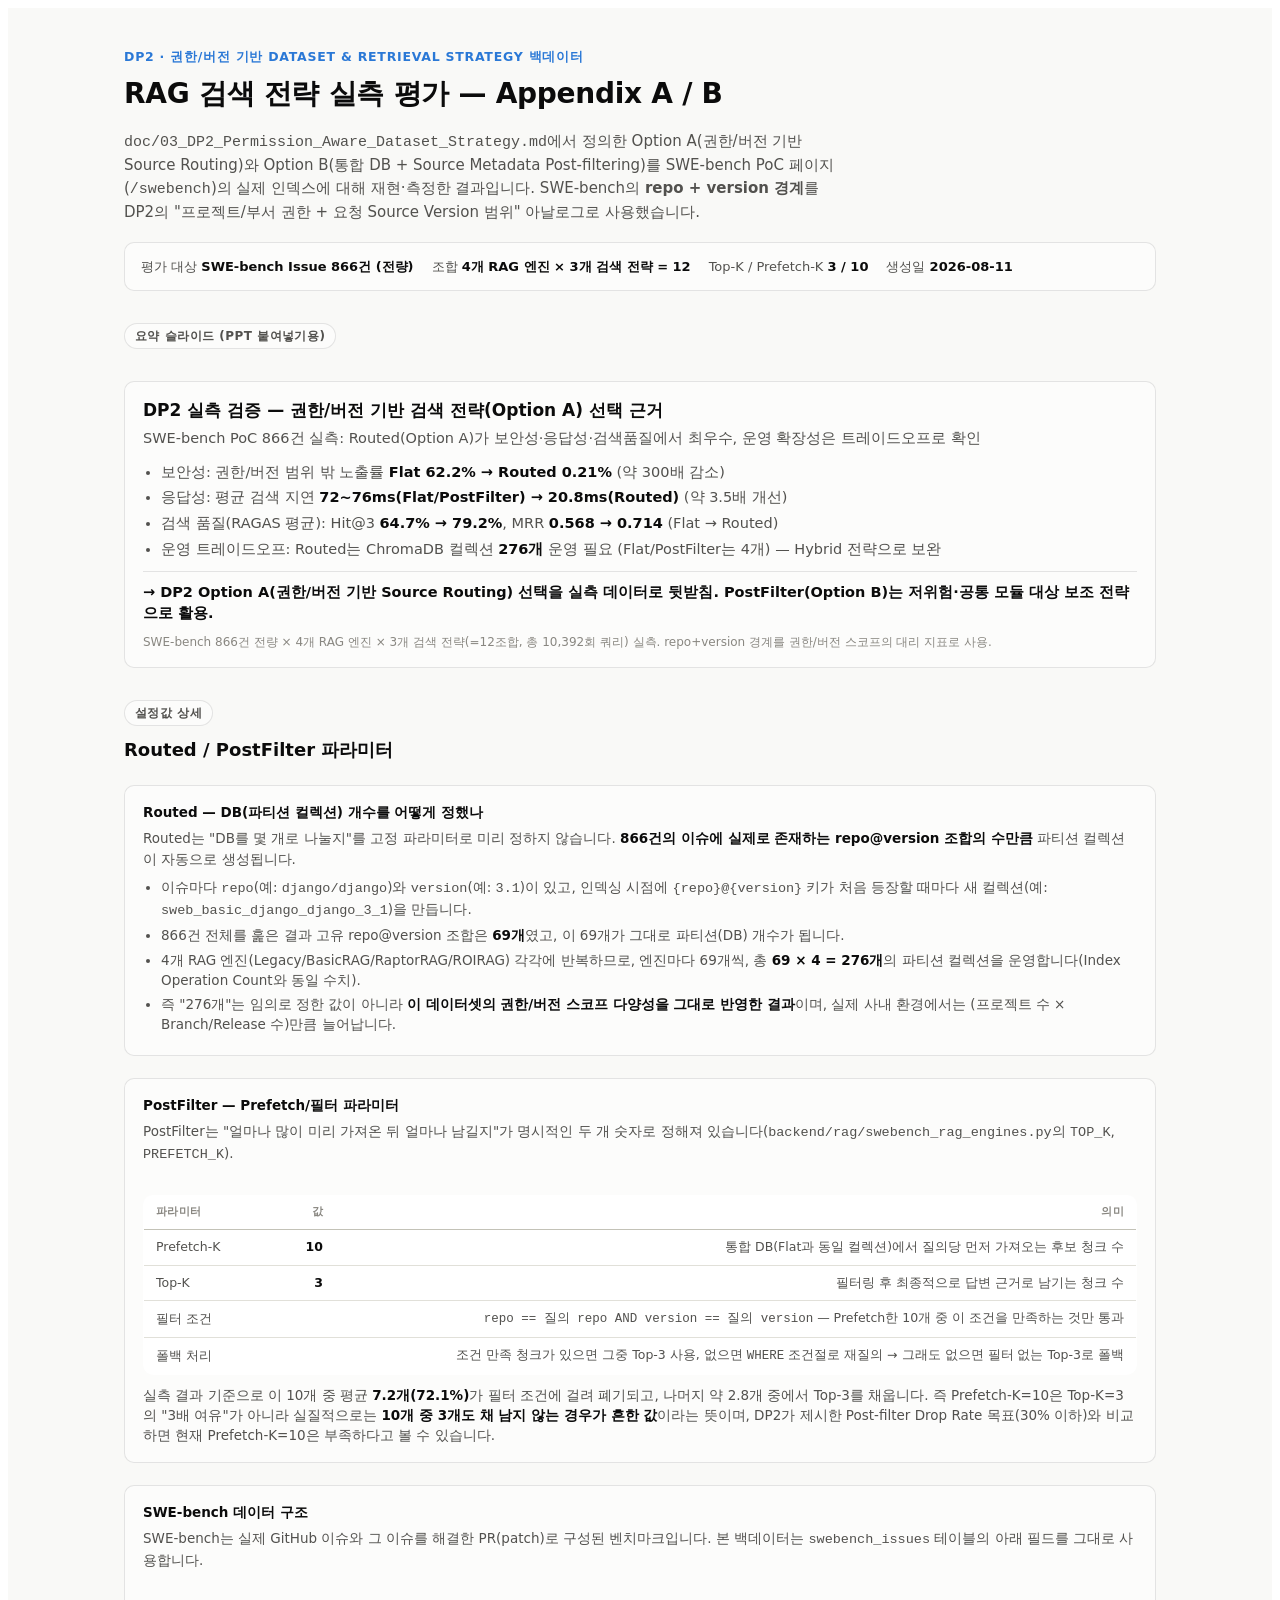
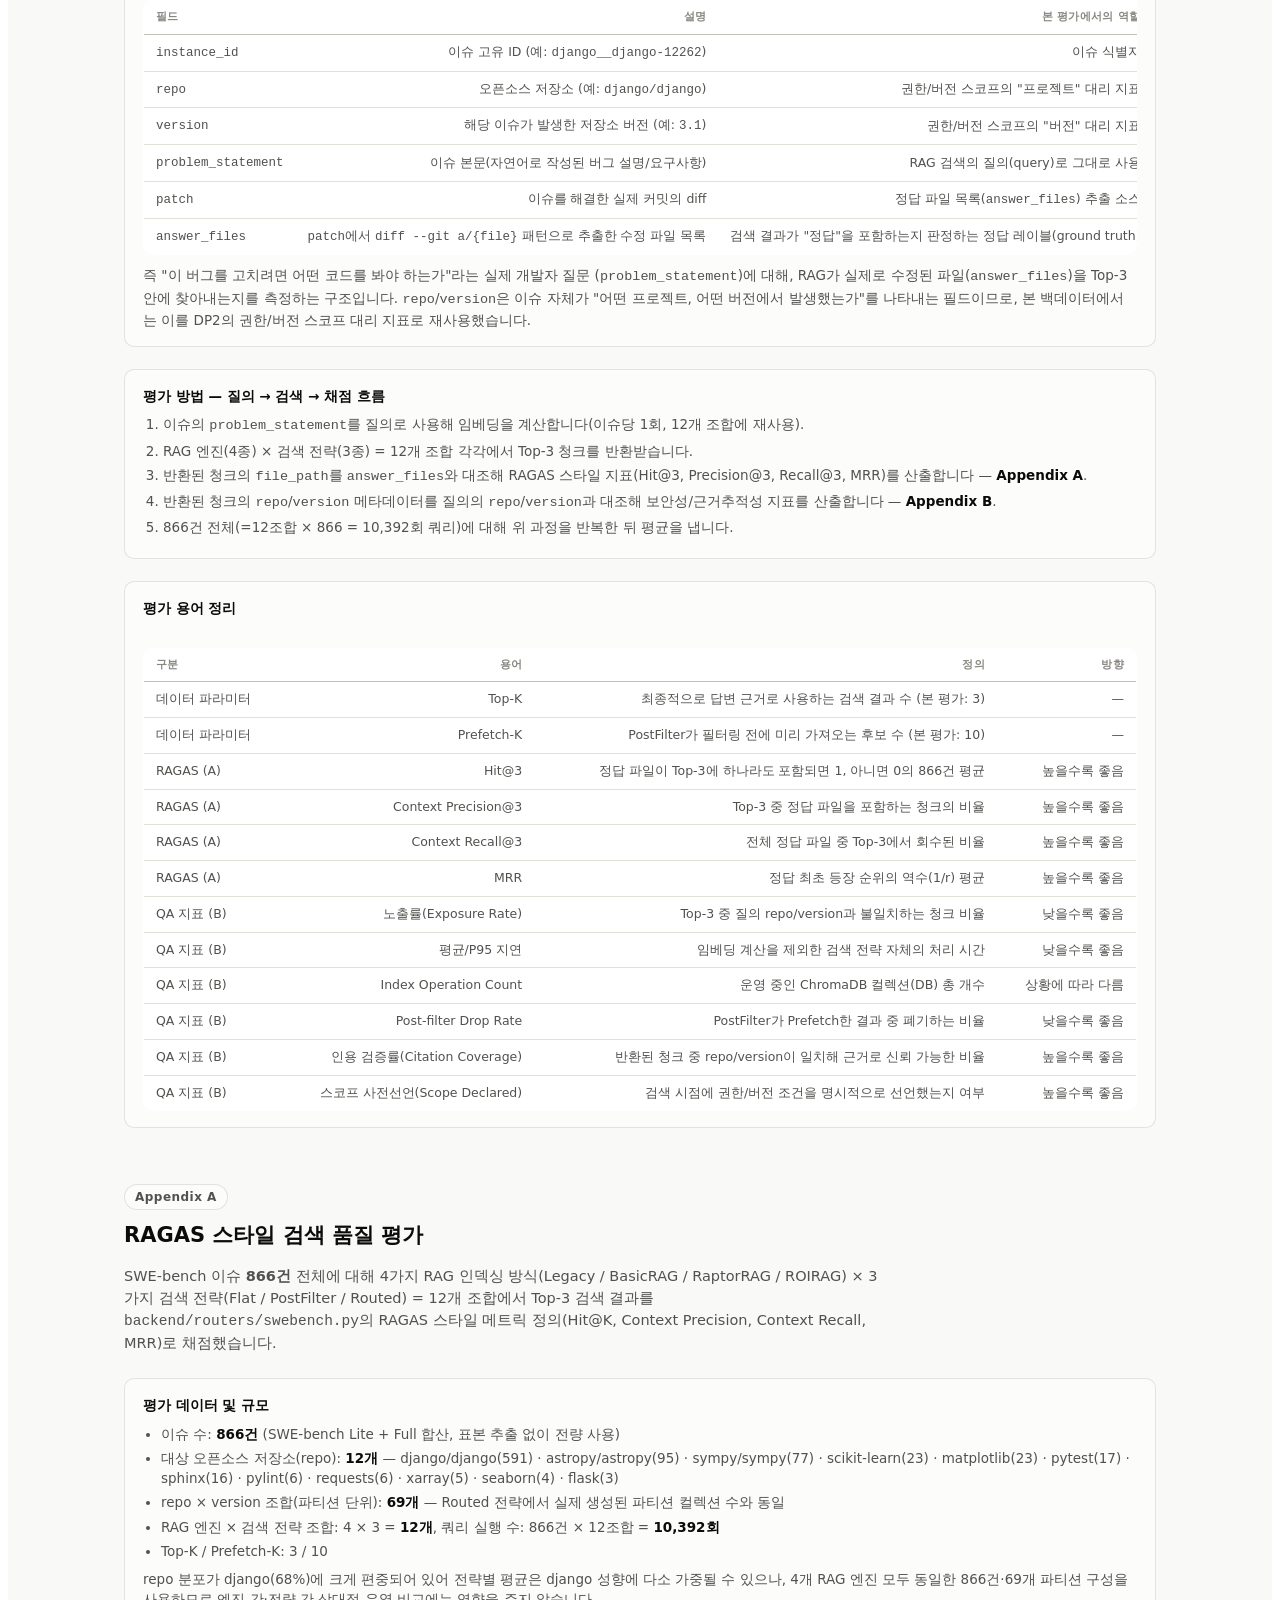
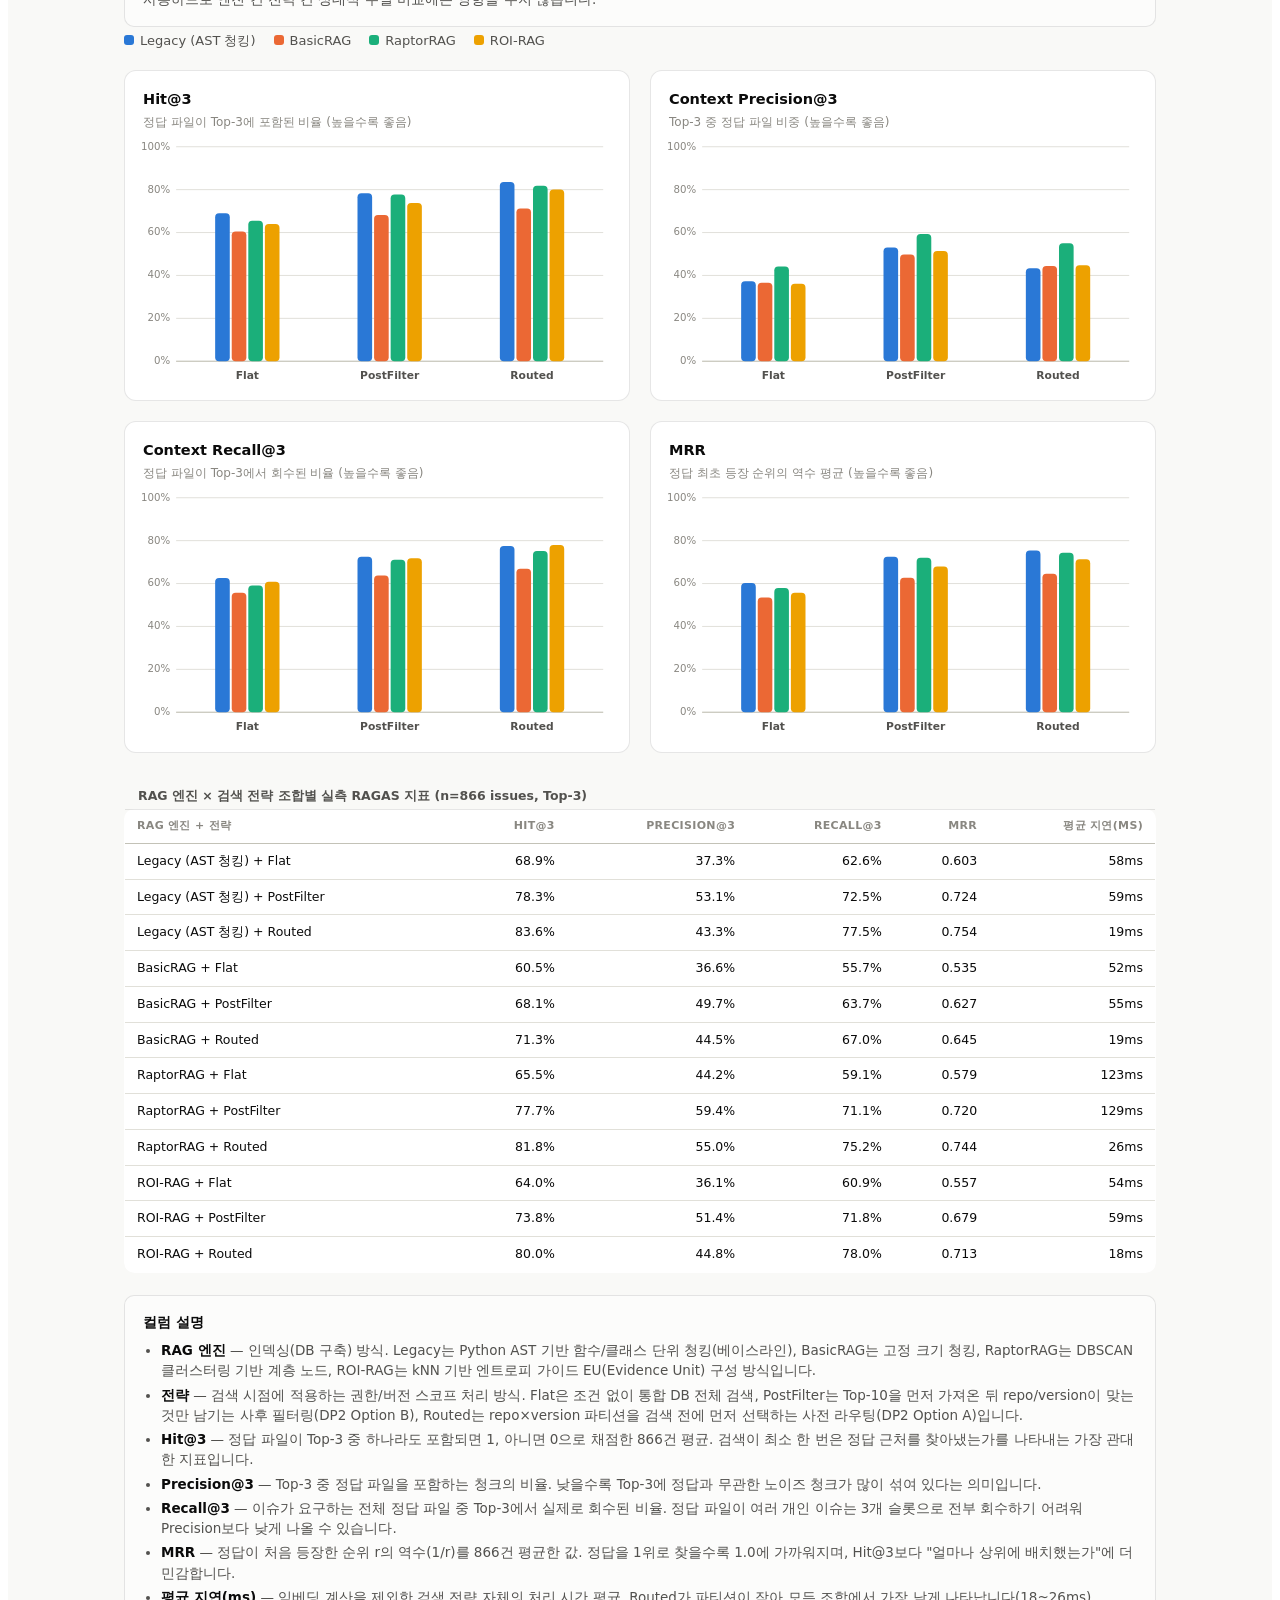
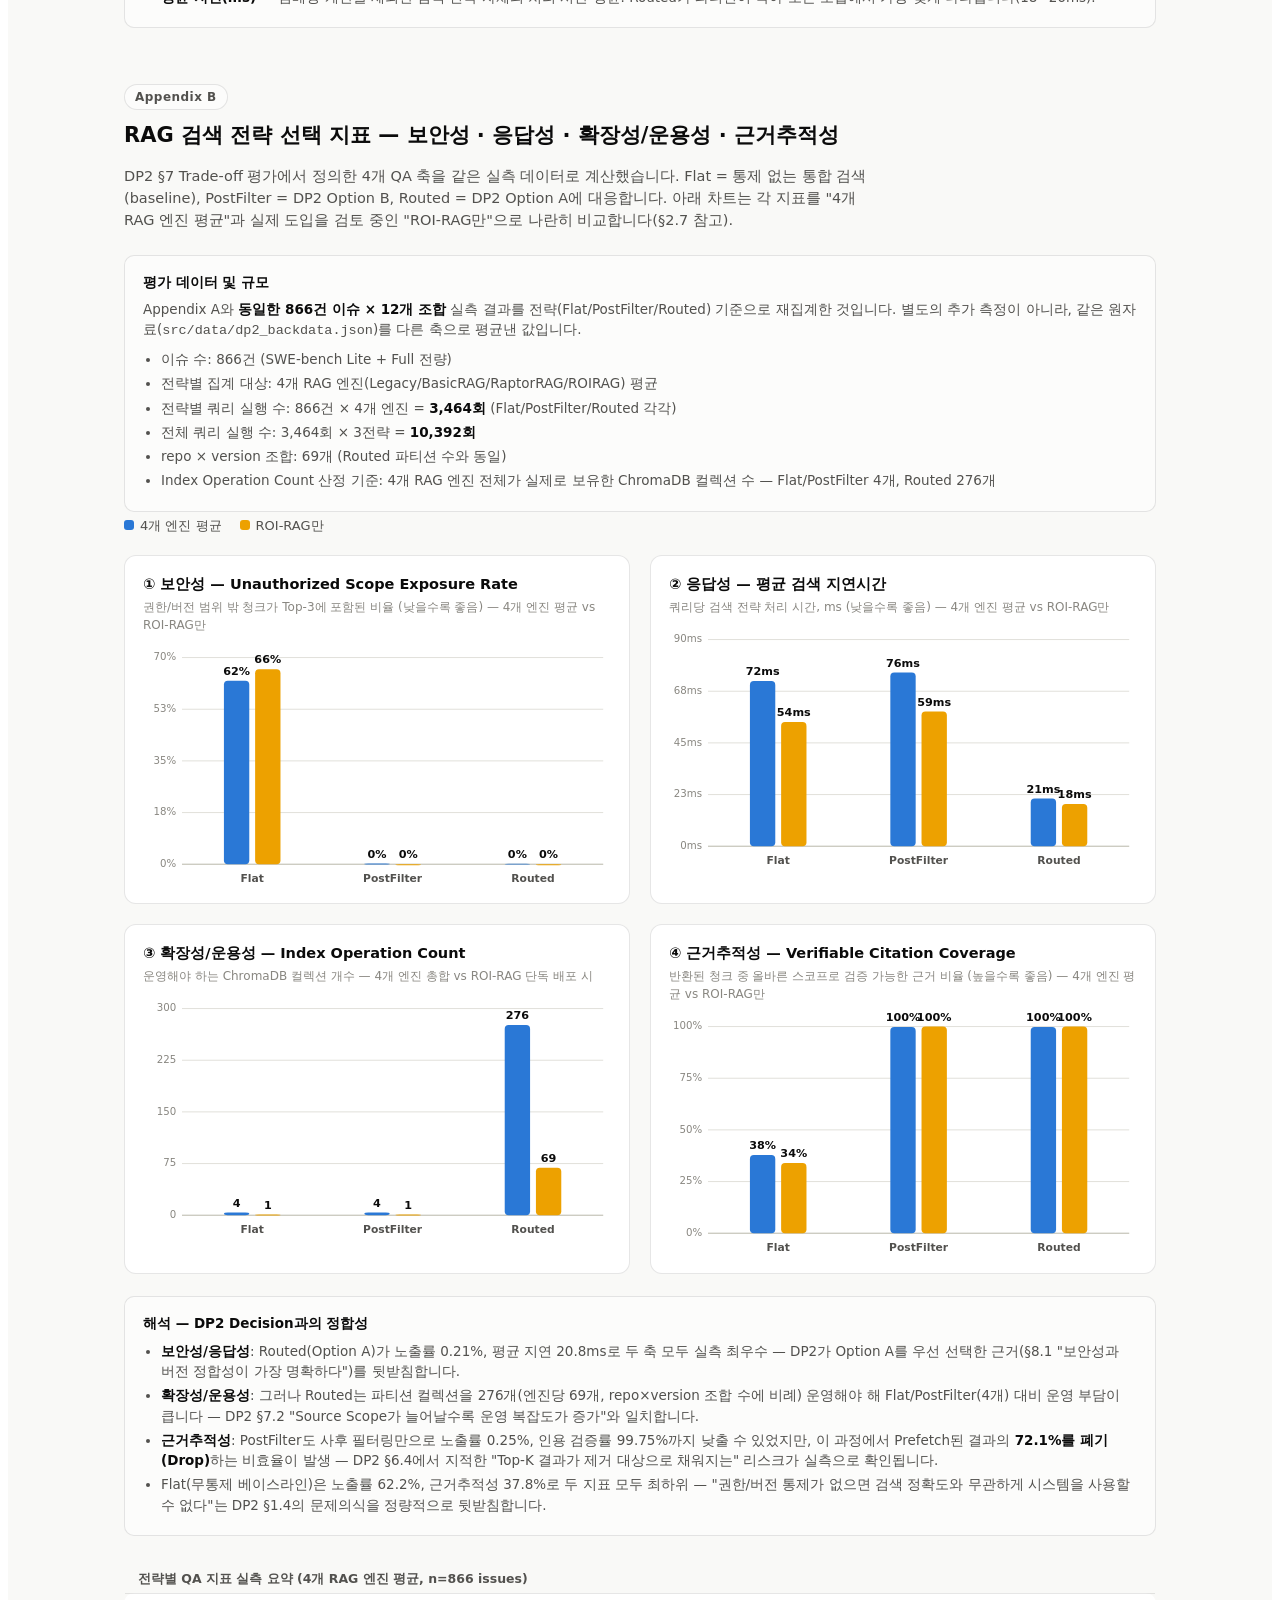
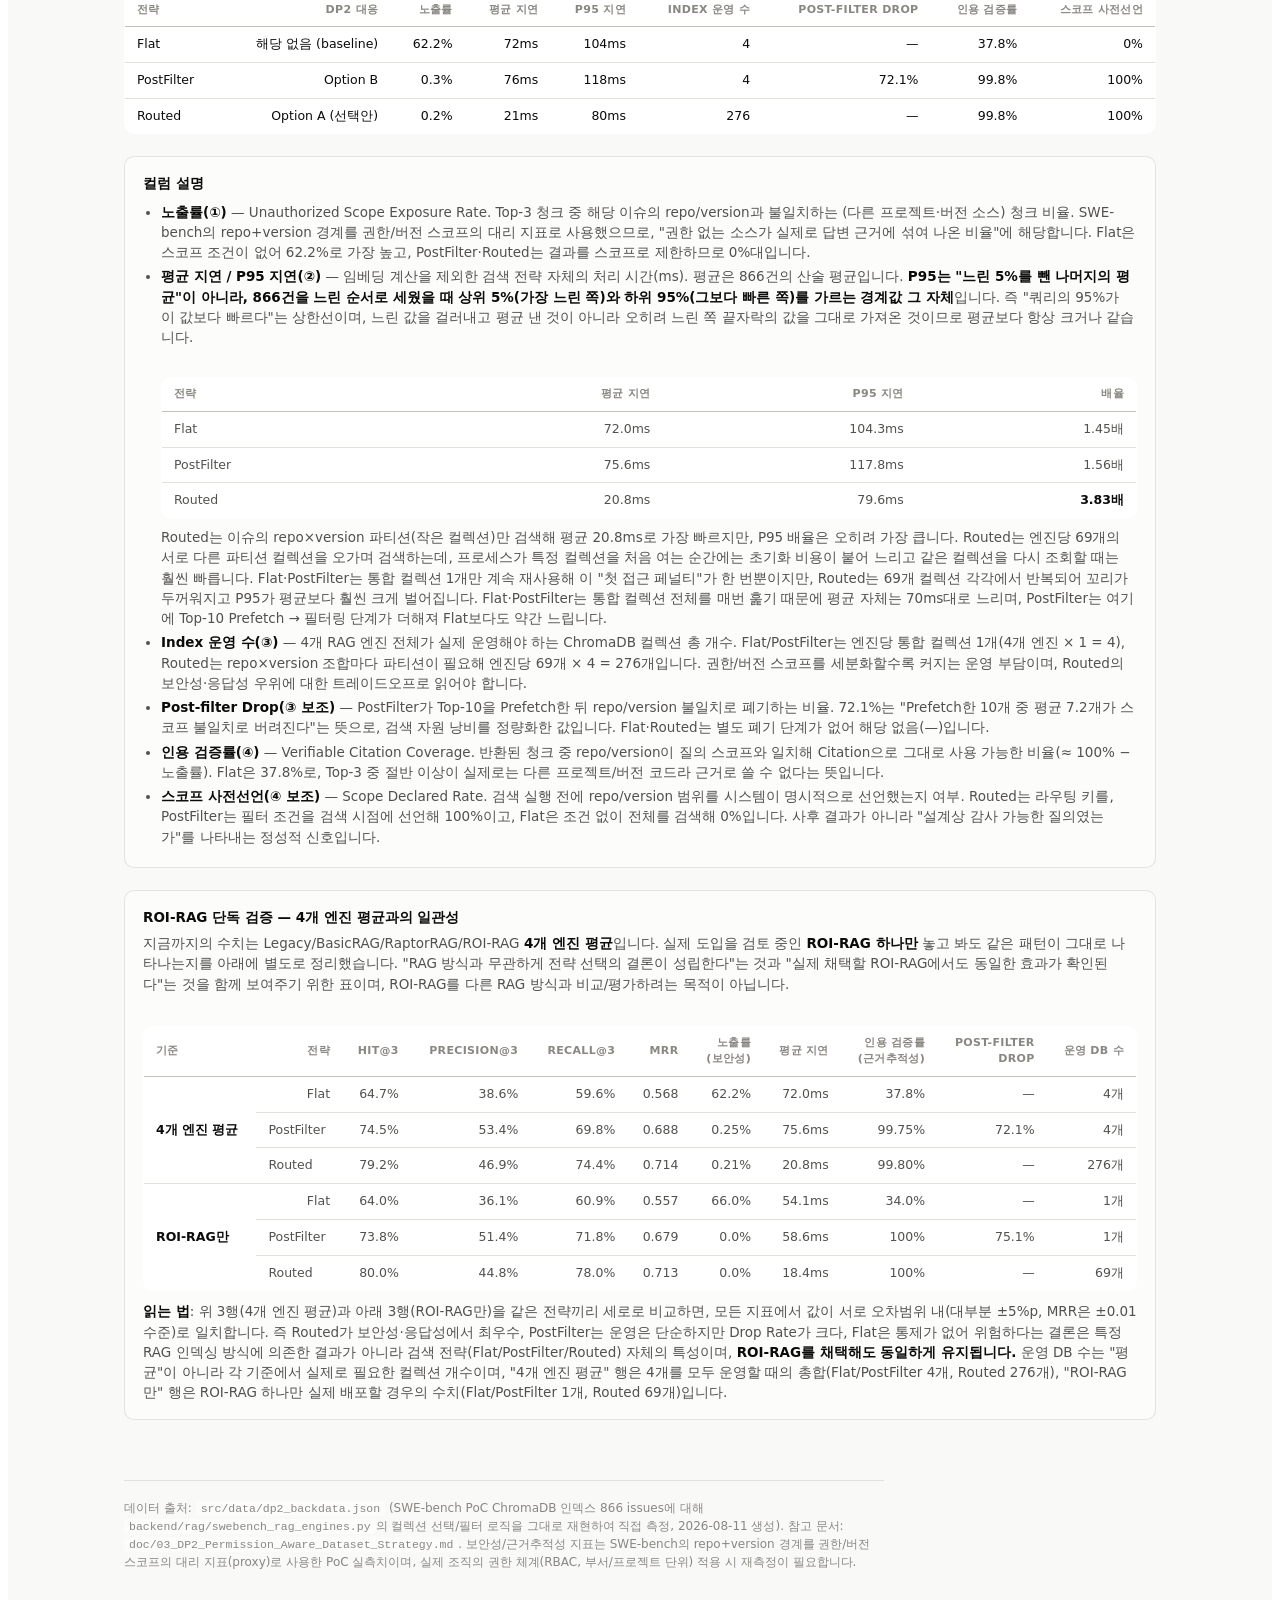
==== commit 20b7d45f: "Clarify P95 latency definition and why it exceeds the mean The prior wording ("느린 5%를 제외한") read as " ====
--- a/doc/03_DP2_Permission_Aware_Dataset_Strategy_Appendix.html
+++ b/doc/03_DP2_Permission_Aware_Dataset_Strategy_Appendix.html
@@ -814,8 +814,27 @@
       "권한 없는 소스가 실제로 답변 근거에 섞여 나온 비율"에 해당합니다. Flat은 스코프 조건이 없어 62.2%로 가장 높고,
       PostFilter·Routed는 결과를 스코프로 제한하므로 0%대입니다.</li>
       <li><b>평균 지연 / P95 지연(②)</b> — 임베딩 계산을 제외한 검색 전략 자체의 처리 시간(ms). 평균은 866건의 산술
-      평균, P95는 느린 쪽 5%를 제외한 체감 지연 상한선입니다. Routed는 이슈의 repo×version 파티션(작은 컬렉션)만
-      검색해 20.8ms로 가장 빠르고, Flat·PostFilter는 통합 컬렉션 전체를 매번 훑어 70ms대로 느립니다.</li>
+      평균입니다. <b>P95는 "느린 5%를 뺀 나머지의 평균"이 아니라, 866건을 느린 순서로 세웠을 때 상위 5%(가장 느린
+      쪽)와 하위 95%(그보다 빠른 쪽)를 가르는 경계값 그 자체</b>입니다. 즉 "쿼리의 95%가 이 값보다 빠르다"는
+      상한선이며, 느린 값을 걸러내고 평균 낸 것이 아니라 오히려 느린 쪽 끝자락의 값을 그대로 가져온 것이므로
+      평균보다 항상 크거나 같습니다.
+      <div class="table-scroll" style="margin-top:8px;">
+        <table class="data-table">
+          <thead><tr><th>전략</th><th>평균 지연</th><th>P95 지연</th><th>배율</th></tr></thead>
+          <tbody>
+            <tr><td>Flat</td><td>72.0ms</td><td>104.3ms</td><td>1.45배</td></tr>
+            <tr><td>PostFilter</td><td>75.6ms</td><td>117.8ms</td><td>1.56배</td></tr>
+            <tr><td>Routed</td><td>20.8ms</td><td>79.6ms</td><td><b>3.83배</b></td></tr>
+          </tbody>
+        </table>
+      </div>
+      <div style="margin-top:8px;">Routed는 이슈의 repo×version 파티션(작은 컬렉션)만 검색해 평균 20.8ms로 가장
+      빠르지만, P95 배율은 오히려 가장 큽니다. Routed는 엔진당 69개의 서로 다른 파티션 컬렉션을 오가며 검색하는데,
+      프로세스가 특정 컬렉션을 처음 여는 순간에는 초기화 비용이 붙어 느리고 같은 컬렉션을 다시 조회할 때는 훨씬
+      빠릅니다. Flat·PostFilter는 통합 컬렉션 1개만 계속 재사용해 이 "첫 접근 페널티"가 한 번뿐이지만, Routed는
+      69개 컬렉션 각각에서 반복되어 꼬리가 두꺼워지고 P95가 평균보다 훨씬 크게 벌어집니다. Flat·PostFilter는
+      통합 컬렉션 전체를 매번 훑기 때문에 평균 자체는 70ms대로 느리며, PostFilter는 여기에 Top-10 Prefetch →
+      필터링 단계가 더해져 Flat보다도 약간 느립니다.</div></li>
       <li><b>Index 운영 수(③)</b> — 4개 RAG 엔진 전체가 실제 운영해야 하는 ChromaDB 컬렉션 총 개수. Flat/PostFilter는
       엔진당 통합 컬렉션 1개(4개 엔진 × 1 = 4), Routed는 repo×version 조합마다 파티션이 필요해 엔진당 69개 × 4 =
       276개입니다. 권한/버전 스코프를 세분화할수록 커지는 운영 부담이며, Routed의 보안성·응답성 우위에 대한
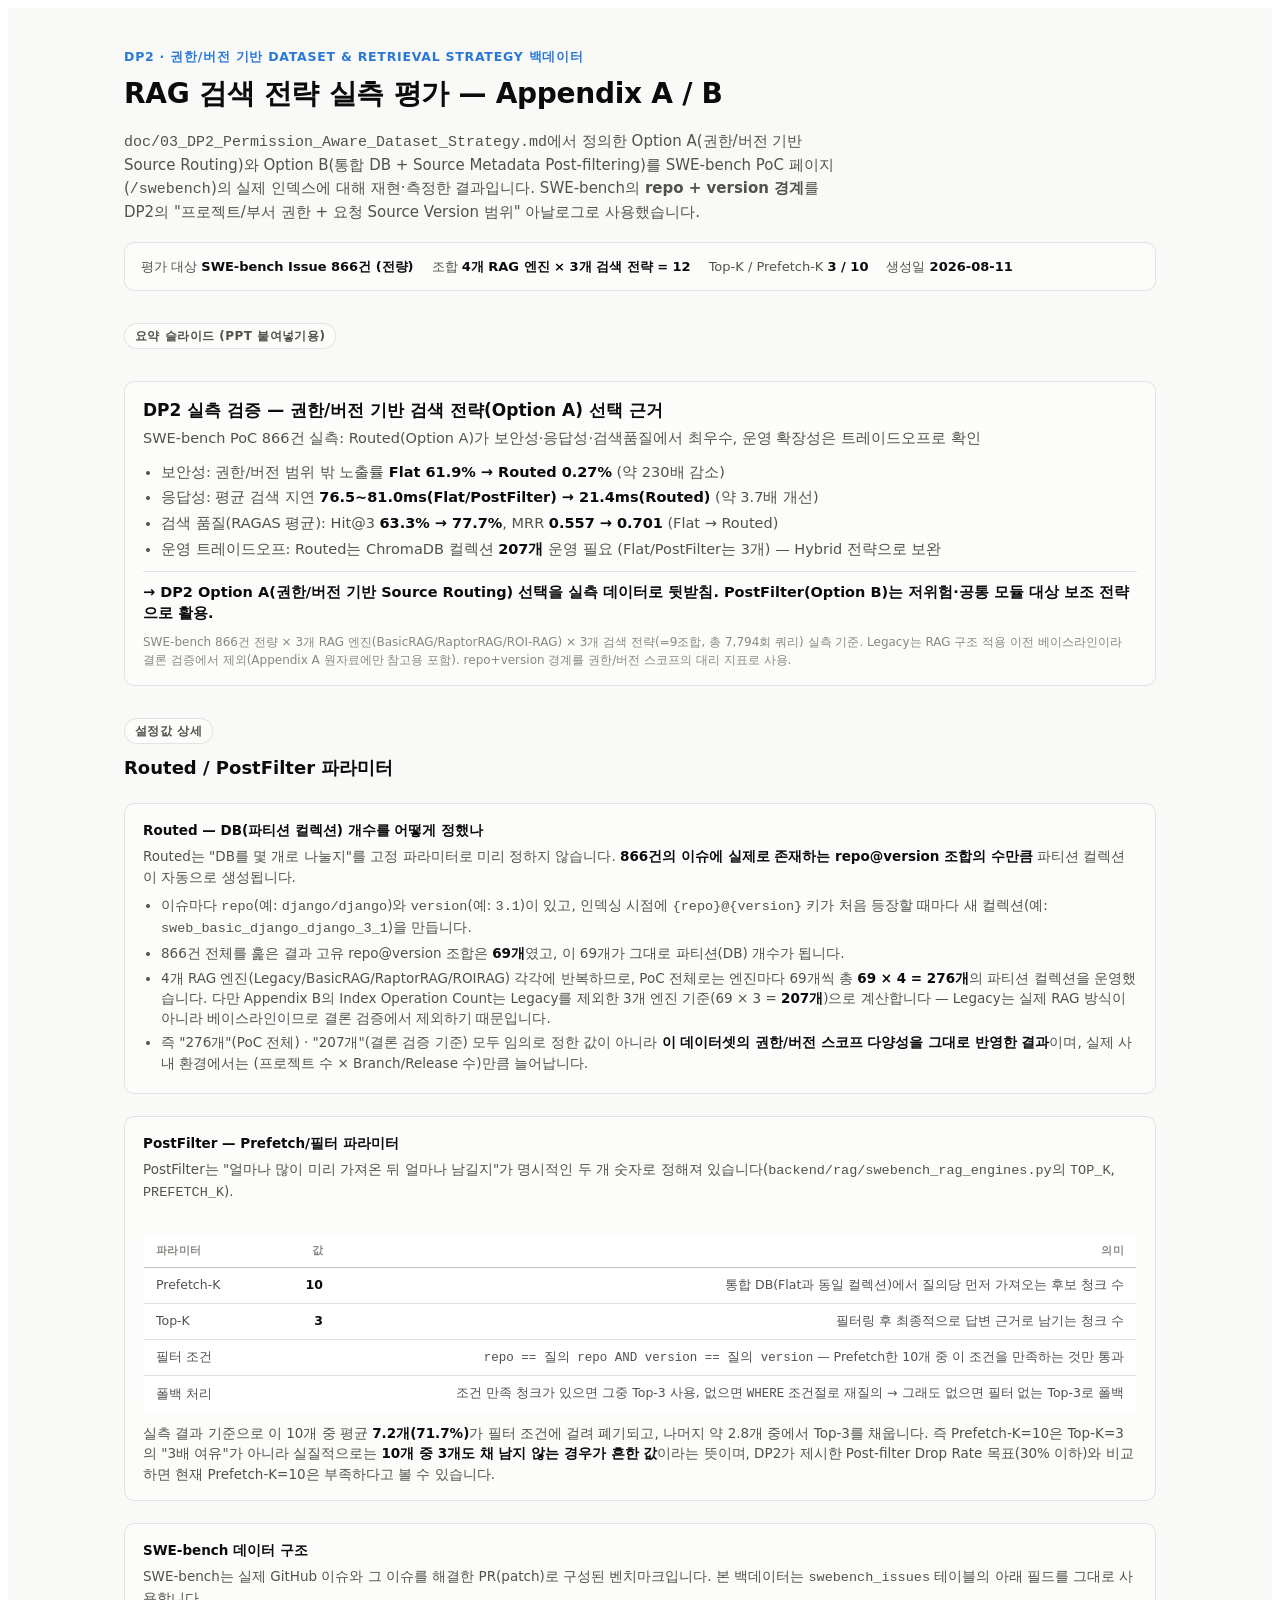
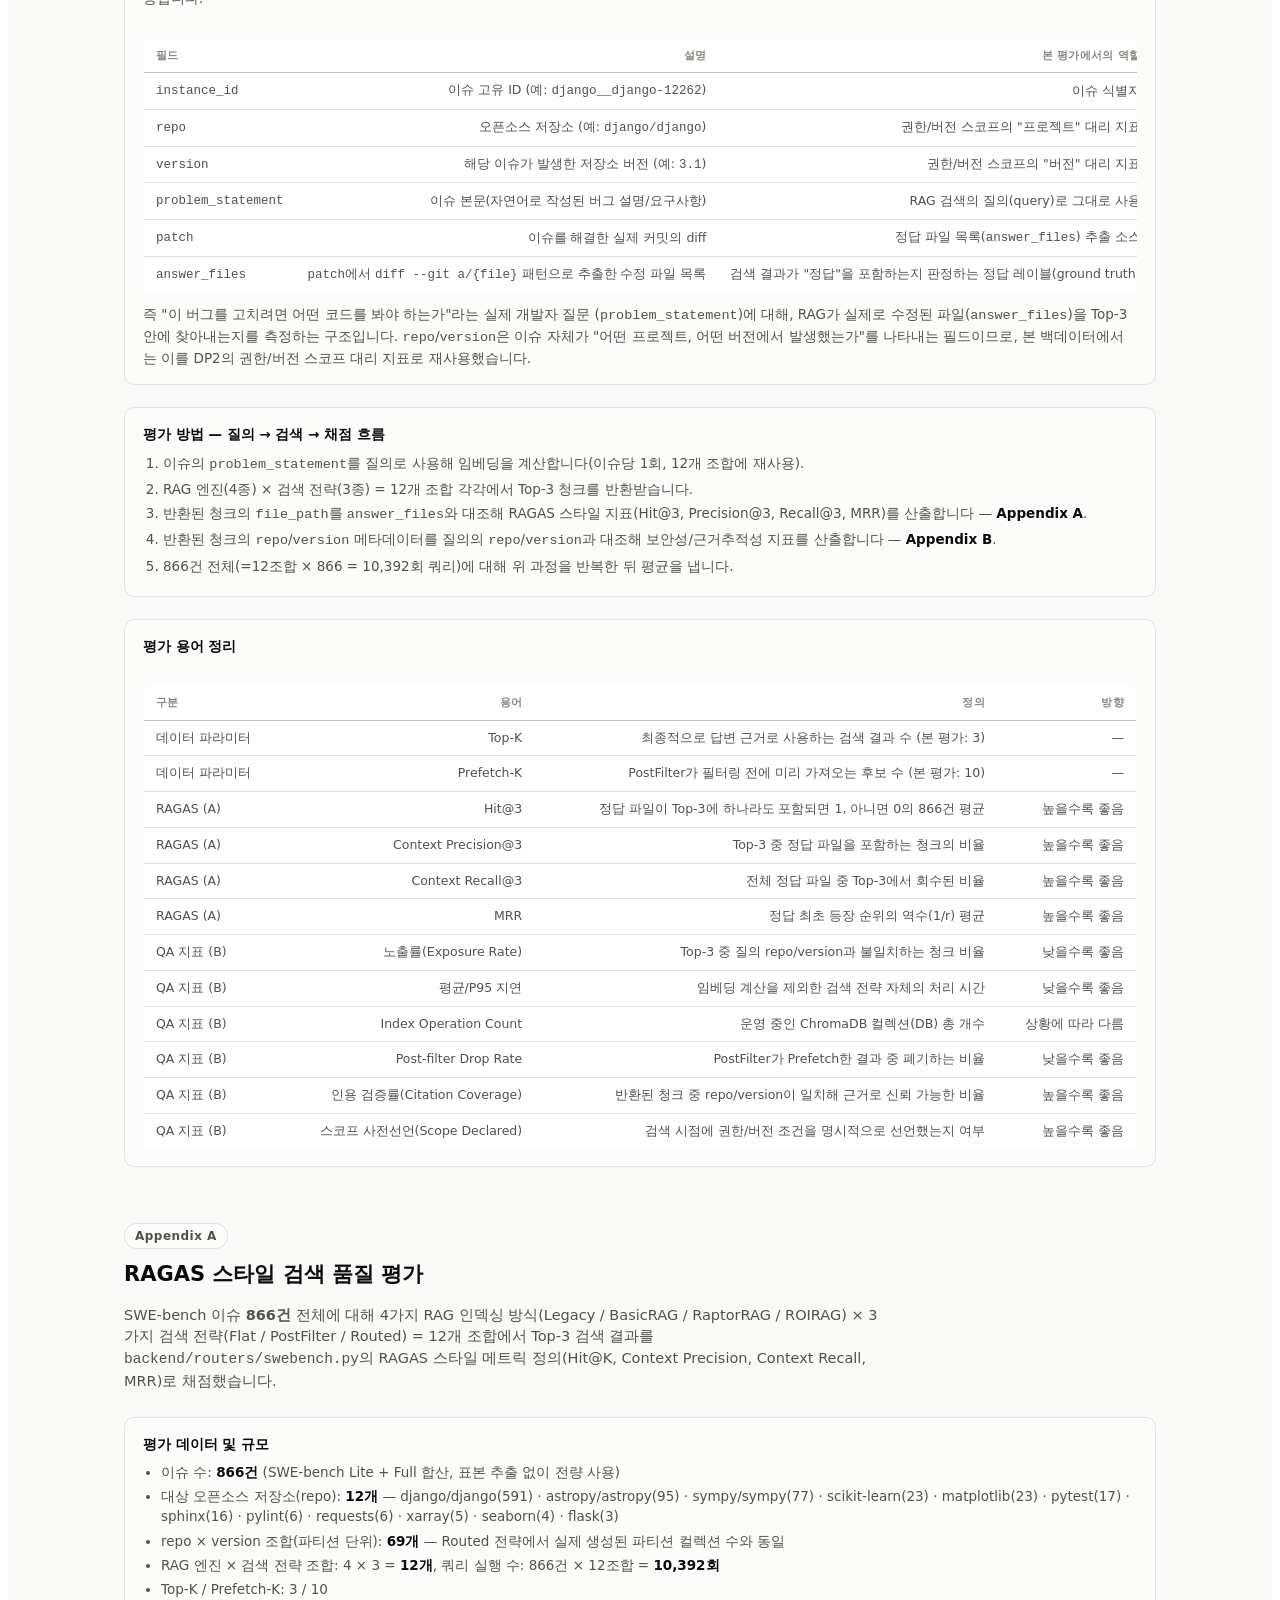
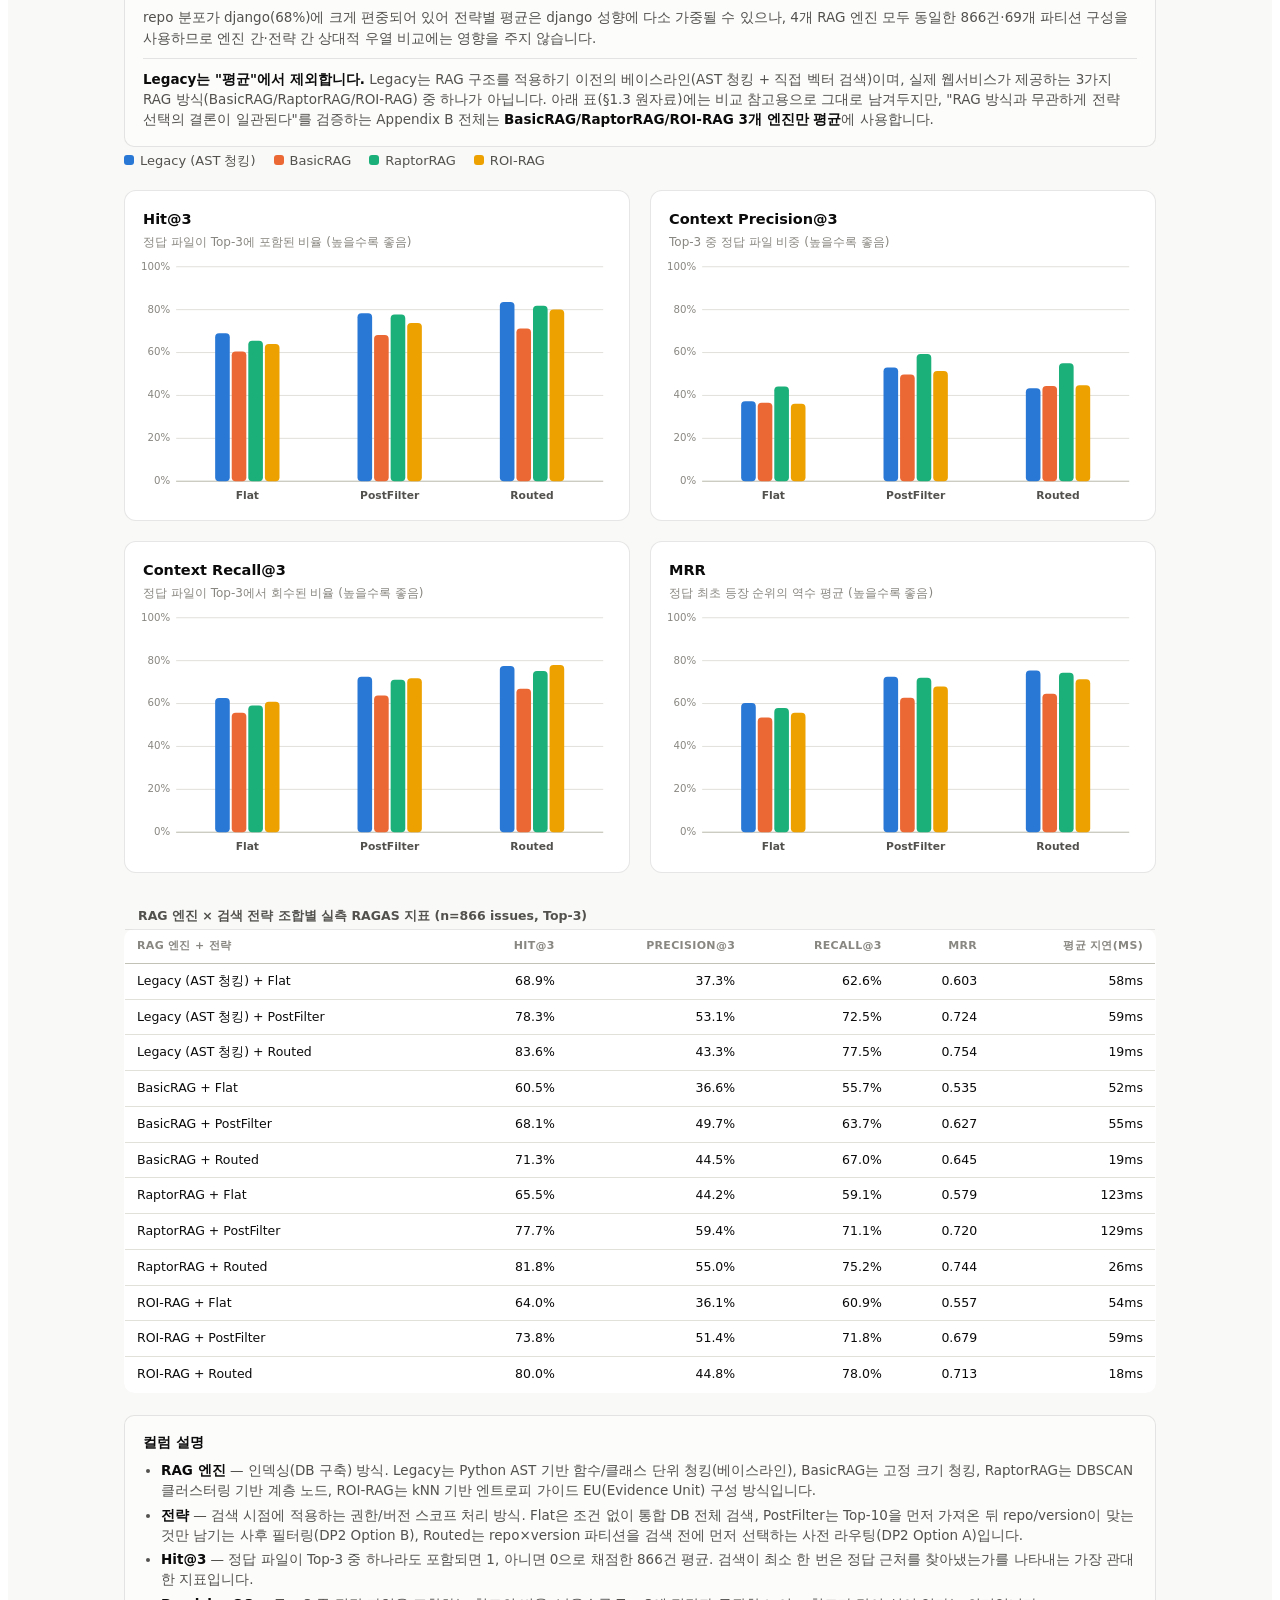
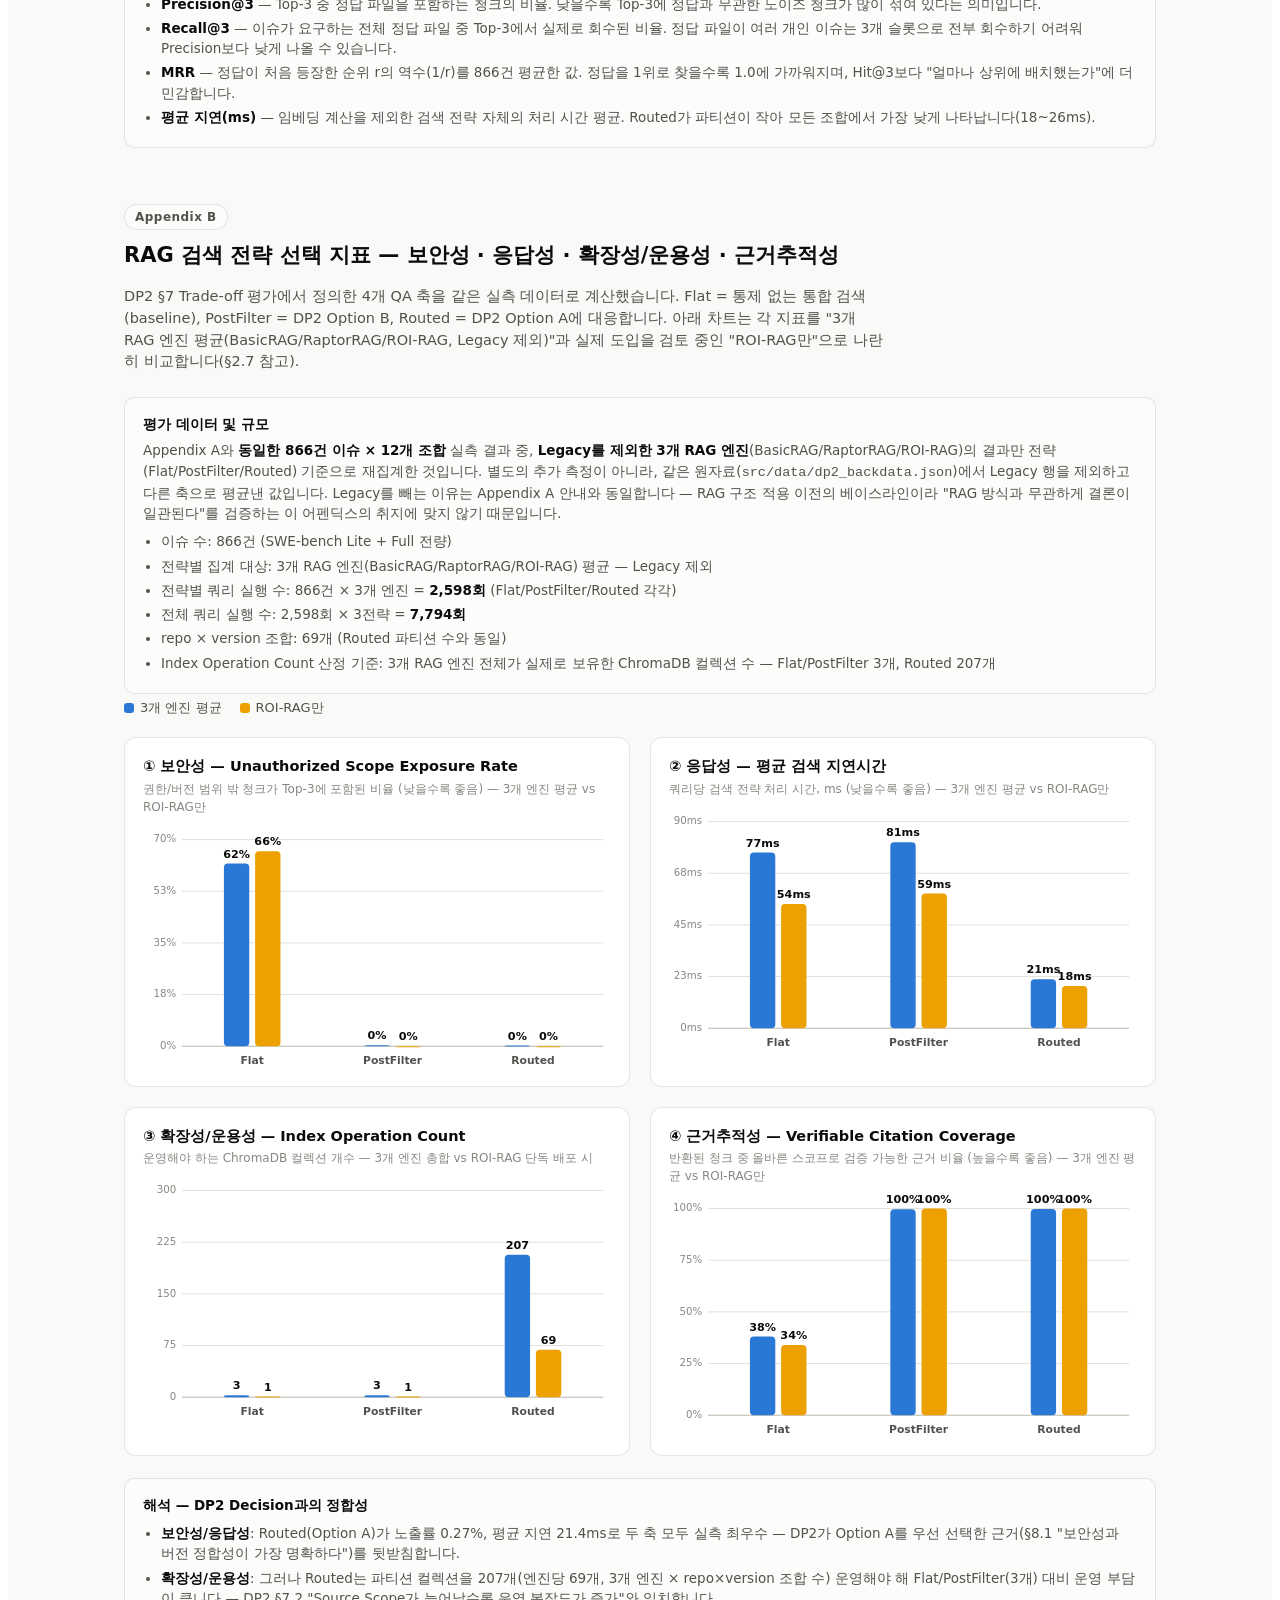
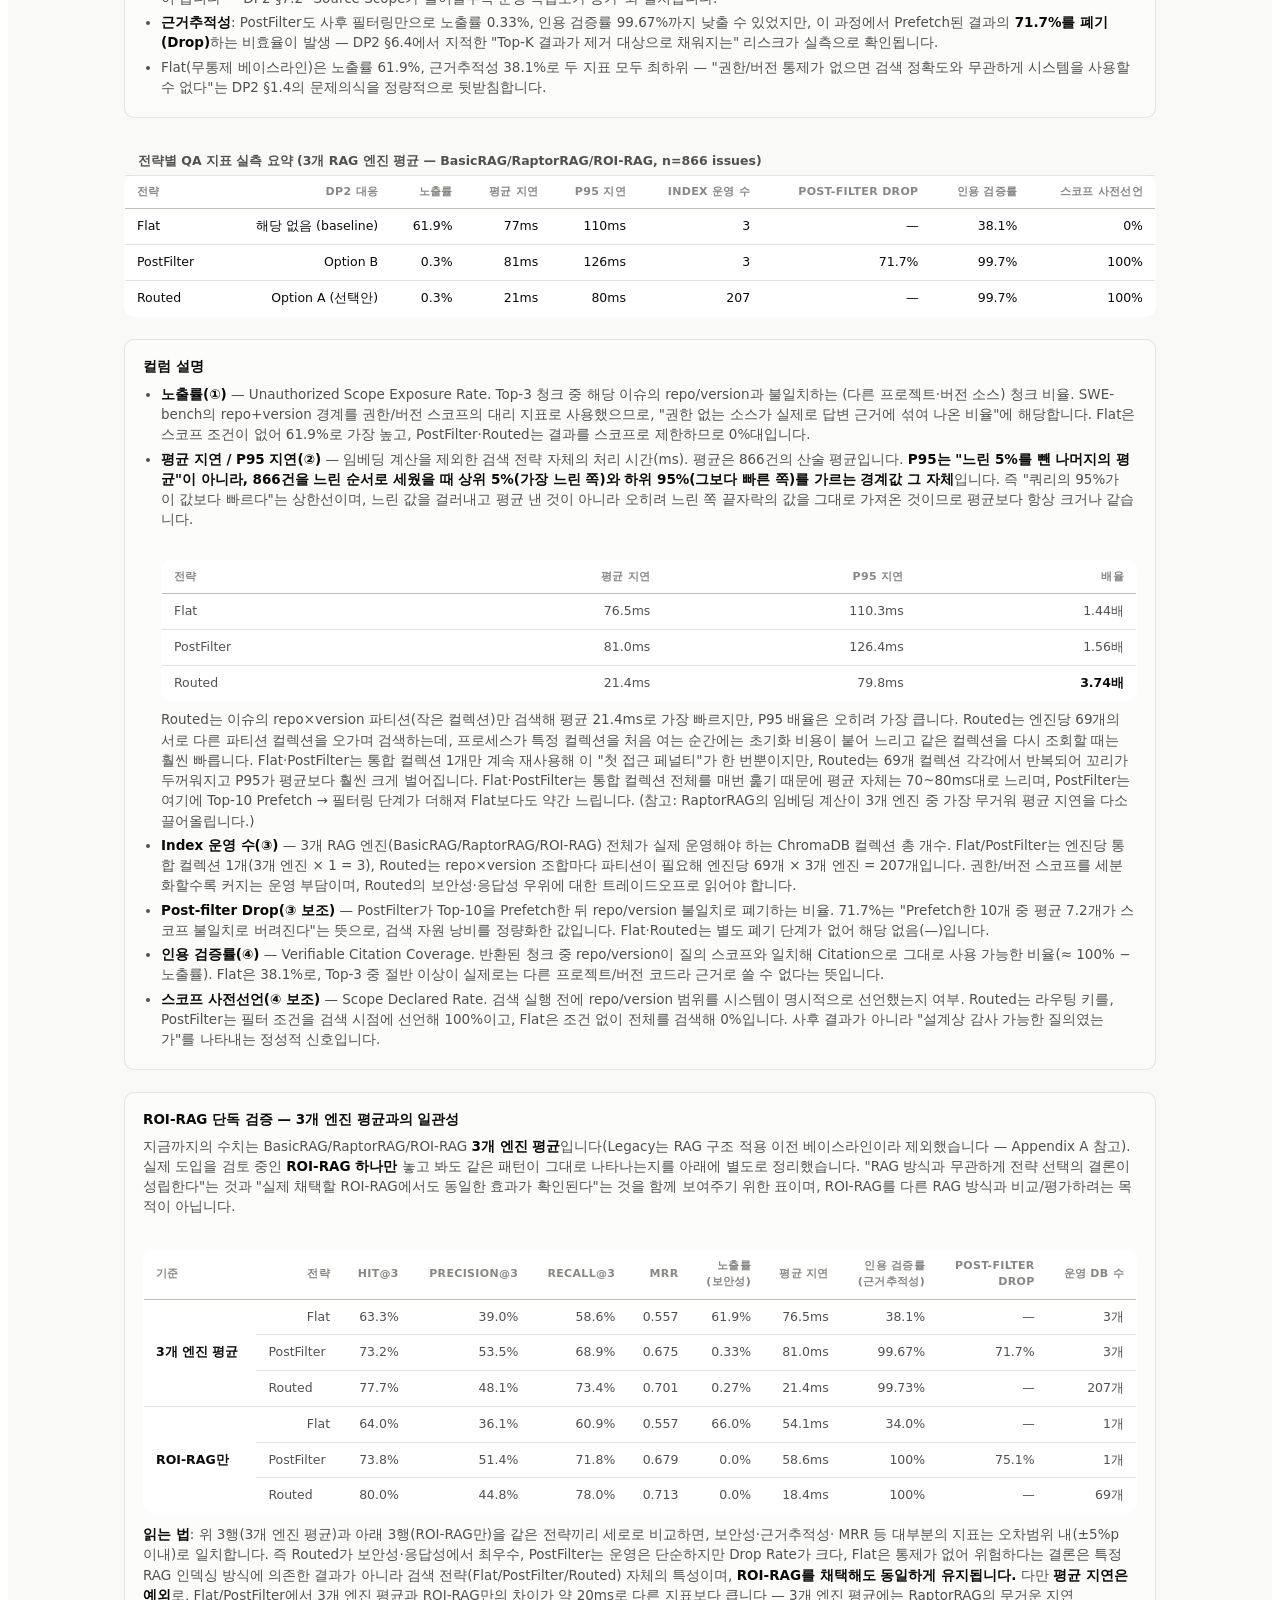
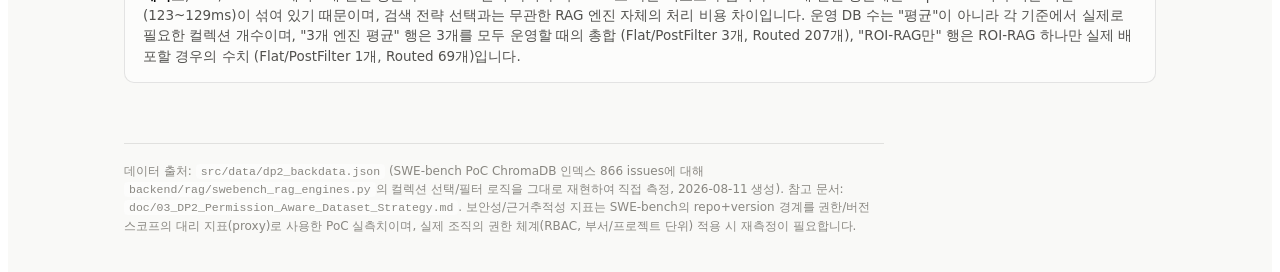
==== commit 9cec4c0a: "Exclude Legacy baseline from DP2 Appendix B strategy averages Legacy is a pre-RAG baseline (AST chun" ====
--- a/doc/03_DP2_Permission_Aware_Dataset_Strategy_Appendix.html
+++ b/doc/03_DP2_Permission_Aware_Dataset_Strategy_Appendix.html
@@ -216,18 +216,19 @@
         SWE-bench PoC 866건 실측: Routed(Option A)가 보안성·응답성·검색품질에서 최우수, 운영 확장성은 트레이드오프로 확인
       </div>
       <ul>
-        <li>보안성: 권한/버전 범위 밖 노출률 <b>Flat 62.2% → Routed 0.21%</b> (약 300배 감소)</li>
-        <li>응답성: 평균 검색 지연 <b>72~76ms(Flat/PostFilter) → 20.8ms(Routed)</b> (약 3.5배 개선)</li>
-        <li>검색 품질(RAGAS 평균): Hit@3 <b>64.7% → 79.2%</b>, MRR <b>0.568 → 0.714</b> (Flat → Routed)</li>
-        <li>운영 트레이드오프: Routed는 ChromaDB 컬렉션 <b>276개</b> 운영 필요 (Flat/PostFilter는 4개) — Hybrid 전략으로 보완</li>
+        <li>보안성: 권한/버전 범위 밖 노출률 <b>Flat 61.9% → Routed 0.27%</b> (약 230배 감소)</li>
+        <li>응답성: 평균 검색 지연 <b>76.5~81.0ms(Flat/PostFilter) → 21.4ms(Routed)</b> (약 3.7배 개선)</li>
+        <li>검색 품질(RAGAS 평균): Hit@3 <b>63.3% → 77.7%</b>, MRR <b>0.557 → 0.701</b> (Flat → Routed)</li>
+        <li>운영 트레이드오프: Routed는 ChromaDB 컬렉션 <b>207개</b> 운영 필요 (Flat/PostFilter는 3개) — Hybrid 전략으로 보완</li>
       </ul>
       <div style="margin-top:10px; padding-top:10px; border-top:1px solid var(--border); color:var(--text-primary); font-weight:600;">
         → DP2 Option A(권한/버전 기반 Source Routing) 선택을 실측 데이터로 뒷받침. PostFilter(Option B)는 저위험·공통
         모듈 대상 보조 전략으로 활용.
       </div>
       <div style="margin-top:8px; font-size:12px; color:var(--text-muted);">
-        SWE-bench 866건 전량 × 4개 RAG 엔진 × 3개 검색 전략(=12조합, 총 10,392회 쿼리) 실측. repo+version 경계를
-        권한/버전 스코프의 대리 지표로 사용.
+        SWE-bench 866건 전량 × 3개 RAG 엔진(BasicRAG/RaptorRAG/ROI-RAG) × 3개 검색 전략(=9조합, 총 7,794회 쿼리)
+        실측 기준. Legacy는 RAG 구조 적용 이전 베이스라인이라 결론 검증에서 제외(Appendix A 원자료에만 참고용
+        포함). repo+version 경계를 권한/버전 스코프의 대리 지표로 사용.
       </div>
     </div>
   </section>
@@ -245,10 +246,13 @@
         있고, 인덱싱 시점에 <code>{repo}@{version}</code> 키가 처음 등장할 때마다 새 컬렉션(예:
         <code>sweb_basic_django_django_3_1</code>)을 만듭니다.</li>
         <li>866건 전체를 훑은 결과 고유 repo@version 조합은 <b>69개</b>였고, 이 69개가 그대로 파티션(DB) 개수가 됩니다.</li>
-        <li>4개 RAG 엔진(Legacy/BasicRAG/RaptorRAG/ROIRAG) 각각에 반복하므로, 엔진마다 69개씩, 총
-        <b>69 × 4 = 276개</b>의 파티션 컬렉션을 운영합니다(Index Operation Count와 동일 수치).</li>
-        <li>즉 "276개"는 임의로 정한 값이 아니라 <b>이 데이터셋의 권한/버전 스코프 다양성을 그대로 반영한 결과</b>이며,
-        실제 사내 환경에서는 (프로젝트 수 × Branch/Release 수)만큼 늘어납니다.</li>
+        <li>4개 RAG 엔진(Legacy/BasicRAG/RaptorRAG/ROIRAG) 각각에 반복하므로, PoC 전체로는 엔진마다 69개씩 총
+        <b>69 × 4 = 276개</b>의 파티션 컬렉션을 운영했습니다. 다만 Appendix B의 Index Operation Count는 Legacy를
+        제외한 3개 엔진 기준(69 × 3 = <b>207개</b>)으로 계산합니다 — Legacy는 실제 RAG 방식이 아니라 베이스라인이므로
+        결론 검증에서 제외하기 때문입니다.</li>
+        <li>즉 "276개"(PoC 전체) · "207개"(결론 검증 기준) 모두 임의로 정한 값이 아니라 <b>이 데이터셋의 권한/버전
+        스코프 다양성을 그대로 반영한 결과</b>이며, 실제 사내 환경에서는 (프로젝트 수 × Branch/Release 수)만큼
+        늘어납니다.</li>
       </ul>
     </div>
 
@@ -267,7 +271,7 @@
           </tbody>
         </table>
       </div>
-      <div style="margin-top:10px;">실측 결과 기준으로 이 10개 중 평균 <b>7.2개(72.1%)</b>가 필터 조건에 걸려
+      <div style="margin-top:10px;">실측 결과 기준으로 이 10개 중 평균 <b>7.2개(71.7%)</b>가 필터 조건에 걸려
       폐기되고, 나머지 약 2.8개 중에서 Top-3를 채웁니다. 즉 Prefetch-K=10은 Top-K=3의 "3배 여유"가 아니라
       실질적으로는 <b>10개 중 3개도 채 남지 않는 경우가 흔한 값</b>이라는 뜻이며, DP2가 제시한 Post-filter Drop
       Rate 목표(30% 이하)와 비교하면 현재 Prefetch-K=10은 부족하다고 볼 수 있습니다.</div>
@@ -358,6 +362,12 @@
       <div style="margin-top:8px;">repo 분포가 django(68%)에 크게 편중되어 있어 전략별 평균은 django 성향에 다소
       가중될 수 있으나, 4개 RAG 엔진 모두 동일한 866건·69개 파티션 구성을 사용하므로 엔진 간·전략 간 상대적 우열
       비교에는 영향을 주지 않습니다.</div>
+      <div style="margin-top:10px; padding-top:10px; border-top:1px solid var(--border);">
+        <b>Legacy는 "평균"에서 제외합니다.</b> Legacy는 RAG 구조를 적용하기 이전의 베이스라인(AST 청킹 + 직접
+        벡터 검색)이며, 실제 웹서비스가 제공하는 3가지 RAG 방식(BasicRAG/RaptorRAG/ROI-RAG) 중 하나가 아닙니다.
+        아래 표(§1.3 원자료)에는 비교 참고용으로 그대로 남겨두지만, "RAG 방식과 무관하게 전략 선택의 결론이
+        일관된다"를 검증하는 Appendix B 전체는 <b>BasicRAG/RaptorRAG/ROI-RAG 3개 엔진만 평균</b>에 사용합니다.
+      </div>
     </div>
 
     <div class="legend-row" id="legend-a"></div>
@@ -398,22 +408,26 @@
     <h2>RAG 검색 전략 선택 지표 — 보안성 · 응답성 · 확장성/운용성 · 근거추적성</h2>
     <p class="section-desc">
       DP2 §7 Trade-off 평가에서 정의한 4개 QA 축을 같은 실측 데이터로 계산했습니다. Flat = 통제 없는 통합 검색
-      (baseline), PostFilter = DP2 Option B, Routed = DP2 Option A에 대응합니다. 아래 차트는 각 지표를 "4개 RAG
-      엔진 평균"과 실제 도입을 검토 중인 "ROI-RAG만"으로 나란히 비교합니다(§2.7 참고).
+      (baseline), PostFilter = DP2 Option B, Routed = DP2 Option A에 대응합니다. 아래 차트는 각 지표를 "3개 RAG
+      엔진 평균(BasicRAG/RaptorRAG/ROI-RAG, Legacy 제외)"과 실제 도입을 검토 중인 "ROI-RAG만"으로 나란히
+      비교합니다(§2.7 참고).
     </p>
 
     <div class="callout">
       <b>평가 데이터 및 규모</b>
-      <div style="margin-top:6px;">Appendix A와 <b>동일한 866건 이슈 × 12개 조합</b> 실측 결과를 전략(Flat/PostFilter/Routed)
-      기준으로 재집계한 것입니다. 별도의 추가 측정이 아니라, 같은 원자료(<code>src/data/dp2_backdata.json</code>)를
-      다른 축으로 평균낸 값입니다.</div>
+      <div style="margin-top:6px;">Appendix A와 <b>동일한 866건 이슈 × 12개 조합</b> 실측 결과 중, <b>Legacy를
+      제외한 3개 RAG 엔진</b>(BasicRAG/RaptorRAG/ROI-RAG)의 결과만 전략(Flat/PostFilter/Routed) 기준으로 재집계한
+      것입니다. 별도의 추가 측정이 아니라, 같은 원자료(<code>src/data/dp2_backdata.json</code>)에서 Legacy 행을
+      제외하고 다른 축으로 평균낸 값입니다. Legacy를 빼는 이유는 Appendix A 안내와 동일합니다 — RAG 구조 적용
+      이전의 베이스라인이라 "RAG 방식과 무관하게 결론이 일관된다"를 검증하는 이 어펜딕스의 취지에 맞지
+      않기 때문입니다.</div>
       <ul style="margin-top:8px;">
         <li>이슈 수: 866건 (SWE-bench Lite + Full 전량)</li>
-        <li>전략별 집계 대상: 4개 RAG 엔진(Legacy/BasicRAG/RaptorRAG/ROIRAG) 평균</li>
-        <li>전략별 쿼리 실행 수: 866건 × 4개 엔진 = <b>3,464회</b> (Flat/PostFilter/Routed 각각)</li>
-        <li>전체 쿼리 실행 수: 3,464회 × 3전략 = <b>10,392회</b></li>
+        <li>전략별 집계 대상: 3개 RAG 엔진(BasicRAG/RaptorRAG/ROI-RAG) 평균 — Legacy 제외</li>
+        <li>전략별 쿼리 실행 수: 866건 × 3개 엔진 = <b>2,598회</b> (Flat/PostFilter/Routed 각각)</li>
+        <li>전체 쿼리 실행 수: 2,598회 × 3전략 = <b>7,794회</b></li>
         <li>repo × version 조합: 69개 (Routed 파티션 수와 동일)</li>
-        <li>Index Operation Count 산정 기준: 4개 RAG 엔진 전체가 실제로 보유한 ChromaDB 컬렉션 수 — Flat/PostFilter 4개, Routed 276개</li>
+        <li>Index Operation Count 산정 기준: 3개 RAG 엔진 전체가 실제로 보유한 ChromaDB 컬렉션 수 — Flat/PostFilter 3개, Routed 207개</li>
       </ul>
     </div>
 
@@ -424,19 +438,20 @@
 
     <div class="table-scroll">
       <table class="data-table" id="table-b">
-        <caption>전략별 QA 지표 실측 요약 (4개 RAG 엔진 평균, n=866 issues)</caption>
+        <caption>전략별 QA 지표 실측 요약 (3개 RAG 엔진 평균 — BasicRAG/RaptorRAG/ROI-RAG, n=866 issues)</caption>
       </table>
     </div>
 
     <div class="callout" id="coldef-b"></div>
 
     <div class="callout">
-      <b>ROI-RAG 단독 검증 — 4개 엔진 평균과의 일관성</b>
+      <b>ROI-RAG 단독 검증 — 3개 엔진 평균과의 일관성</b>
       <div style="margin-top:6px;">
-        지금까지의 수치는 Legacy/BasicRAG/RaptorRAG/ROI-RAG <b>4개 엔진 평균</b>입니다. 실제 도입을 검토 중인
-        <b>ROI-RAG 하나만</b> 놓고 봐도 같은 패턴이 그대로 나타나는지를 아래에 별도로 정리했습니다. "RAG 방식과
-        무관하게 전략 선택의 결론이 성립한다"는 것과 "실제 채택할 ROI-RAG에서도 동일한 효과가 확인된다"는 것을
-        함께 보여주기 위한 표이며, ROI-RAG를 다른 RAG 방식과 비교/평가하려는 목적이 아닙니다.
+        지금까지의 수치는 BasicRAG/RaptorRAG/ROI-RAG <b>3개 엔진 평균</b>입니다(Legacy는 RAG 구조 적용 이전
+        베이스라인이라 제외했습니다 — Appendix A 참고). 실제 도입을 검토 중인 <b>ROI-RAG 하나만</b> 놓고 봐도
+        같은 패턴이 그대로 나타나는지를 아래에 별도로 정리했습니다. "RAG 방식과 무관하게 전략 선택의 결론이
+        성립한다"는 것과 "실제 채택할 ROI-RAG에서도 동일한 효과가 확인된다"는 것을 함께 보여주기 위한 표이며,
+        ROI-RAG를 다른 RAG 방식과 비교/평가하려는 목적이 아닙니다.
       </div>
       <div class="table-scroll" style="margin-top:10px;">
         <table class="data-table">
@@ -448,9 +463,9 @@
             </tr>
           </thead>
           <tbody>
-            <tr><td rowspan="3" style="vertical-align:middle;"><b>4개 엔진 평균</b></td><td>Flat</td><td>64.7%</td><td>38.6%</td><td>59.6%</td><td>0.568</td><td>62.2%</td><td>72.0ms</td><td>37.8%</td><td>—</td><td>4개</td></tr>
-            <tr><td>PostFilter</td><td>74.5%</td><td>53.4%</td><td>69.8%</td><td>0.688</td><td>0.25%</td><td>75.6ms</td><td>99.75%</td><td>72.1%</td><td>4개</td></tr>
-            <tr><td>Routed</td><td>79.2%</td><td>46.9%</td><td>74.4%</td><td>0.714</td><td>0.21%</td><td>20.8ms</td><td>99.80%</td><td>—</td><td>276개</td></tr>
+            <tr><td rowspan="3" style="vertical-align:middle;"><b>3개 엔진 평균</b></td><td>Flat</td><td>63.3%</td><td>39.0%</td><td>58.6%</td><td>0.557</td><td>61.9%</td><td>76.5ms</td><td>38.1%</td><td>—</td><td>3개</td></tr>
+            <tr><td>PostFilter</td><td>73.2%</td><td>53.5%</td><td>68.9%</td><td>0.675</td><td>0.33%</td><td>81.0ms</td><td>99.67%</td><td>71.7%</td><td>3개</td></tr>
+            <tr><td>Routed</td><td>77.7%</td><td>48.1%</td><td>73.4%</td><td>0.701</td><td>0.27%</td><td>21.4ms</td><td>99.73%</td><td>—</td><td>207개</td></tr>
             <tr><td rowspan="3" style="vertical-align:middle;"><b>ROI-RAG만</b></td><td>Flat</td><td>64.0%</td><td>36.1%</td><td>60.9%</td><td>0.557</td><td>66.0%</td><td>54.1ms</td><td>34.0%</td><td>—</td><td>1개</td></tr>
             <tr><td>PostFilter</td><td>73.8%</td><td>51.4%</td><td>71.8%</td><td>0.679</td><td>0.0%</td><td>58.6ms</td><td>100%</td><td>75.1%</td><td>1개</td></tr>
             <tr><td>Routed</td><td>80.0%</td><td>44.8%</td><td>78.0%</td><td>0.713</td><td>0.0%</td><td>18.4ms</td><td>100%</td><td>—</td><td>69개</td></tr>
@@ -458,13 +473,16 @@
         </table>
       </div>
       <div style="margin-top:10px;">
-        <b>읽는 법</b>: 위 3행(4개 엔진 평균)과 아래 3행(ROI-RAG만)을 같은 전략끼리 세로로 비교하면, 모든 지표에서
-        값이 서로 오차범위 내(대부분 ±5%p, MRR은 ±0.01 수준)로 일치합니다. 즉 Routed가 보안성·응답성에서 최우수,
+        <b>읽는 법</b>: 위 3행(3개 엔진 평균)과 아래 3행(ROI-RAG만)을 같은 전략끼리 세로로 비교하면, 보안성·근거추적성·
+        MRR 등 대부분의 지표는 오차범위 내(±5%p 이내)로 일치합니다. 즉 Routed가 보안성·응답성에서 최우수,
         PostFilter는 운영은 단순하지만 Drop Rate가 크다, Flat은 통제가 없어 위험하다는 결론은 특정 RAG 인덱싱
         방식에 의존한 결과가 아니라 검색 전략(Flat/PostFilter/Routed) 자체의 특성이며, <b>ROI-RAG를 채택해도
-        동일하게 유지됩니다.</b> 운영 DB 수는 "평균"이 아니라 각 기준에서 실제로 필요한 컬렉션 개수이며,
-        "4개 엔진 평균" 행은 4개를 모두 운영할 때의 총합(Flat/PostFilter 4개, Routed 276개), "ROI-RAG만" 행은
-        ROI-RAG 하나만 실제 배포할 경우의 수치(Flat/PostFilter 1개, Routed 69개)입니다.
+        동일하게 유지됩니다.</b> 다만 <b>평균 지연은 예외</b>로, Flat/PostFilter에서 3개 엔진 평균과 ROI-RAG만의
+        차이가 약 20ms로 다른 지표보다 큽니다 — 3개 엔진 평균에는 RaptorRAG의 무거운 지연(123~129ms)이 섞여
+        있기 때문이며, 검색 전략 선택과는 무관한 RAG 엔진 자체의 처리 비용 차이입니다. 운영 DB 수는 "평균"이
+        아니라 각 기준에서 실제로 필요한 컬렉션 개수이며, "3개 엔진 평균" 행은 3개를 모두 운영할 때의 총합
+        (Flat/PostFilter 3개, Routed 207개), "ROI-RAG만" 행은 ROI-RAG 하나만 실제 배포할 경우의 수치
+        (Flat/PostFilter 1개, Routed 69개)입니다.
       </div>
     </div>
   </section>
@@ -513,13 +531,14 @@
     "ROIRAG+PostFilter": { hit_at_k: 0.7379, context_precision: 0.5139, context_recall: 0.7176, mrr: 0.6790, avg_latency_ms: 58.637 },
     "ROIRAG+Routed":     { hit_at_k: 0.8002, context_precision: 0.4480, context_recall: 0.7798, mrr: 0.7129, avg_latency_ms: 18.428 },
   },
-  // Appendix B: strategy-level averages across the 4 engines
+  // Appendix B: strategy-level averages across 3 engines (BasicRAG/RaptorRAG/ROIRAG) -- Legacy excluded, it's a
+  // pre-RAG baseline, not one of the product's 3 RAG methods
   strategyAgg: {
-    Flat:       { exposure: 0.6217, avgLatency: 71.96, p95Latency: 104.29, citation: 0.3783, scopeDeclared: 0.0,  indexOps: 4,   dropRate: null },
-    PostFilter: { exposure: 0.0025, avgLatency: 75.60, p95Latency: 117.80, citation: 0.9975, scopeDeclared: 1.0,  indexOps: 4,   dropRate: 0.7211 },
-    Routed:     { exposure: 0.0021, avgLatency: 20.76, p95Latency: 79.61,  citation: 0.9980, scopeDeclared: 1.0,  indexOps: 276, dropRate: null },
+    Flat:       { exposure: 0.6188, avgLatency: 76.51, p95Latency: 110.33, citation: 0.3812, scopeDeclared: 0.0,  indexOps: 3,   dropRate: null },
+    PostFilter: { exposure: 0.0033, avgLatency: 81.03, p95Latency: 126.40, citation: 0.9967, scopeDeclared: 1.0,  indexOps: 3,   dropRate: 0.7169 },
+    Routed:     { exposure: 0.0027, avgLatency: 21.37, p95Latency: 79.84,  citation: 0.9973, scopeDeclared: 1.0,  indexOps: 207, dropRate: null },
   },
-  // Appendix B: ROI-RAG only (same 866 issues, single engine) — for consistency check against the 4-engine average
+  // Appendix B: ROI-RAG only (same 866 issues, single engine) — for consistency check against the 3-engine average
   strategyAggRoi: {
     Flat:       { exposure: 0.6601, avgLatency: 54.10,  citation: 0.3399, indexOps: 1,  dropRate: null },
     PostFilter: { exposure: 0.0,    avgLatency: 58.637, citation: 1.0,    indexOps: 1,  dropRate: 0.7509 },
@@ -720,7 +739,7 @@
 // ============ Build Appendix B ============
 (function buildAppendixB() {
   const compareSeries = [
-    { key: "avg", label: "4개 엔진 평균", color: "var(--s-blue)" },
+    { key: "avg", label: "3개 엔진 평균", color: "var(--s-blue)" },
     { key: "roi", label: "ROI-RAG만",    color: "var(--s-yellow)" },
   ];
   const legend = document.getElementById("legend-b");
@@ -737,7 +756,7 @@
   const getBasis = (stratKey, seriesKey, field) => (seriesKey === "roi" ? aggRoi : agg)[stratKey][field];
 
   // 1. 보안성
-  let card = chartCard(chartsB, "① 보안성 — Unauthorized Scope Exposure Rate", "권한/버전 범위 밖 청크가 Top-3에 포함된 비율 (낮을수록 좋음) — 4개 엔진 평균 vs ROI-RAG만");
+  let card = chartCard(chartsB, "① 보안성 — Unauthorized Scope Exposure Rate", "권한/버전 범위 밖 청크가 Top-3에 포함된 비율 (낮을수록 좋음) — 3개 엔진 평균 vs ROI-RAG만");
   renderCompareBar(card, {
     groups: DATA.strategies, series: compareSeries,
     getValue: (stratKey, seriesKey) => getBasis(stratKey, seriesKey, "exposure"),
@@ -746,7 +765,7 @@
   });
 
   // 2. 응답성
-  card = chartCard(chartsB, "② 응답성 — 평균 검색 지연시간", "쿼리당 검색 전략 처리 시간, ms (낮을수록 좋음) — 4개 엔진 평균 vs ROI-RAG만");
+  card = chartCard(chartsB, "② 응답성 — 평균 검색 지연시간", "쿼리당 검색 전략 처리 시간, ms (낮을수록 좋음) — 3개 엔진 평균 vs ROI-RAG만");
   renderCompareBar(card, {
     groups: DATA.strategies, series: compareSeries,
     getValue: (stratKey, seriesKey) => getBasis(stratKey, seriesKey, "avgLatency"),
@@ -755,7 +774,7 @@
   });
 
   // 3. 확장성/운용성
-  card = chartCard(chartsB, "③ 확장성/운용성 — Index Operation Count", "운영해야 하는 ChromaDB 컬렉션 개수 — 4개 엔진 총합 vs ROI-RAG 단독 배포 시");
+  card = chartCard(chartsB, "③ 확장성/운용성 — Index Operation Count", "운영해야 하는 ChromaDB 컬렉션 개수 — 3개 엔진 총합 vs ROI-RAG 단독 배포 시");
   renderCompareBar(card, {
     groups: DATA.strategies, series: compareSeries,
     getValue: (stratKey, seriesKey) => getBasis(stratKey, seriesKey, "indexOps"),
@@ -764,7 +783,7 @@
   });
 
   // 4. 근거추적성
-  card = chartCard(chartsB, "④ 근거추적성 — Verifiable Citation Coverage", "반환된 청크 중 올바른 스코프로 검증 가능한 근거 비율 (높을수록 좋음) — 4개 엔진 평균 vs ROI-RAG만");
+  card = chartCard(chartsB, "④ 근거추적성 — Verifiable Citation Coverage", "반환된 청크 중 올바른 스코프로 검증 가능한 근거 비율 (높을수록 좋음) — 3개 엔진 평균 vs ROI-RAG만");
   renderCompareBar(card, {
     groups: DATA.strategies, series: compareSeries,
     getValue: (stratKey, seriesKey) => getBasis(stratKey, seriesKey, "citation"),
@@ -777,14 +796,14 @@
   callout.innerHTML = `
     <b>해석 — DP2 Decision과의 정합성</b>
     <ul>
-      <li><b>보안성/응답성</b>: Routed(Option A)가 노출률 0.21%, 평균 지연 20.8ms로 두 축 모두 실측 최우수 — DP2가 Option A를 우선
+      <li><b>보안성/응답성</b>: Routed(Option A)가 노출률 0.27%, 평균 지연 21.4ms로 두 축 모두 실측 최우수 — DP2가 Option A를 우선
       선택한 근거(§8.1 "보안성과 버전 정합성이 가장 명확하다")를 뒷받침합니다.</li>
-      <li><b>확장성/운용성</b>: 그러나 Routed는 파티션 컬렉션을 276개(엔진당 69개, repo×version 조합 수에 비례) 운영해야 해
-      Flat/PostFilter(4개) 대비 운영 부담이 큽니다 — DP2 §7.2 "Source Scope가 늘어날수록 운영 복잡도가 증가"와 일치합니다.</li>
-      <li><b>근거추적성</b>: PostFilter도 사후 필터링만으로 노출률 0.25%, 인용 검증률 99.75%까지 낮출 수 있었지만, 이 과정에서
-      Prefetch된 결과의 <b>72.1%를 폐기(Drop)</b>하는 비효율이 발생 — DP2 §6.4에서 지적한 "Top-K 결과가 제거 대상으로 채워지는" 리스크가
+      <li><b>확장성/운용성</b>: 그러나 Routed는 파티션 컬렉션을 207개(엔진당 69개, 3개 엔진 × repo×version 조합 수) 운영해야 해
+      Flat/PostFilter(3개) 대비 운영 부담이 큽니다 — DP2 §7.2 "Source Scope가 늘어날수록 운영 복잡도가 증가"와 일치합니다.</li>
+      <li><b>근거추적성</b>: PostFilter도 사후 필터링만으로 노출률 0.33%, 인용 검증률 99.67%까지 낮출 수 있었지만, 이 과정에서
+      Prefetch된 결과의 <b>71.7%를 폐기(Drop)</b>하는 비효율이 발생 — DP2 §6.4에서 지적한 "Top-K 결과가 제거 대상으로 채워지는" 리스크가
       실측으로 확인됩니다.</li>
-      <li>Flat(무통제 베이스라인)은 노출률 62.2%, 근거추적성 37.8%로 두 지표 모두 최하위 — "권한/버전 통제가 없으면 검색 정확도와
+      <li>Flat(무통제 베이스라인)은 노출률 61.9%, 근거추적성 38.1%로 두 지표 모두 최하위 — "권한/버전 통제가 없으면 검색 정확도와
       무관하게 시스템을 사용할 수 없다"는 DP2 §1.4의 문제의식을 정량적으로 뒷받침합니다.</li>
     </ul>
   `;
@@ -811,7 +830,7 @@
     <ul>
       <li><b>노출률(①)</b> — Unauthorized Scope Exposure Rate. Top-3 청크 중 해당 이슈의 repo/version과 불일치하는
       (다른 프로젝트·버전 소스) 청크 비율. SWE-bench의 repo+version 경계를 권한/버전 스코프의 대리 지표로 사용했으므로,
-      "권한 없는 소스가 실제로 답변 근거에 섞여 나온 비율"에 해당합니다. Flat은 스코프 조건이 없어 62.2%로 가장 높고,
+      "권한 없는 소스가 실제로 답변 근거에 섞여 나온 비율"에 해당합니다. Flat은 스코프 조건이 없어 61.9%로 가장 높고,
       PostFilter·Routed는 결과를 스코프로 제한하므로 0%대입니다.</li>
       <li><b>평균 지연 / P95 지연(②)</b> — 임베딩 계산을 제외한 검색 전략 자체의 처리 시간(ms). 평균은 866건의 산술
       평균입니다. <b>P95는 "느린 5%를 뺀 나머지의 평균"이 아니라, 866건을 느린 순서로 세웠을 때 상위 5%(가장 느린
@@ -822,28 +841,29 @@
         <table class="data-table">
           <thead><tr><th>전략</th><th>평균 지연</th><th>P95 지연</th><th>배율</th></tr></thead>
           <tbody>
-            <tr><td>Flat</td><td>72.0ms</td><td>104.3ms</td><td>1.45배</td></tr>
-            <tr><td>PostFilter</td><td>75.6ms</td><td>117.8ms</td><td>1.56배</td></tr>
-            <tr><td>Routed</td><td>20.8ms</td><td>79.6ms</td><td><b>3.83배</b></td></tr>
+            <tr><td>Flat</td><td>76.5ms</td><td>110.3ms</td><td>1.44배</td></tr>
+            <tr><td>PostFilter</td><td>81.0ms</td><td>126.4ms</td><td>1.56배</td></tr>
+            <tr><td>Routed</td><td>21.4ms</td><td>79.8ms</td><td><b>3.74배</b></td></tr>
           </tbody>
         </table>
       </div>
-      <div style="margin-top:8px;">Routed는 이슈의 repo×version 파티션(작은 컬렉션)만 검색해 평균 20.8ms로 가장
+      <div style="margin-top:8px;">Routed는 이슈의 repo×version 파티션(작은 컬렉션)만 검색해 평균 21.4ms로 가장
       빠르지만, P95 배율은 오히려 가장 큽니다. Routed는 엔진당 69개의 서로 다른 파티션 컬렉션을 오가며 검색하는데,
       프로세스가 특정 컬렉션을 처음 여는 순간에는 초기화 비용이 붙어 느리고 같은 컬렉션을 다시 조회할 때는 훨씬
       빠릅니다. Flat·PostFilter는 통합 컬렉션 1개만 계속 재사용해 이 "첫 접근 페널티"가 한 번뿐이지만, Routed는
       69개 컬렉션 각각에서 반복되어 꼬리가 두꺼워지고 P95가 평균보다 훨씬 크게 벌어집니다. Flat·PostFilter는
-      통합 컬렉션 전체를 매번 훑기 때문에 평균 자체는 70ms대로 느리며, PostFilter는 여기에 Top-10 Prefetch →
-      필터링 단계가 더해져 Flat보다도 약간 느립니다.</div></li>
-      <li><b>Index 운영 수(③)</b> — 4개 RAG 엔진 전체가 실제 운영해야 하는 ChromaDB 컬렉션 총 개수. Flat/PostFilter는
-      엔진당 통합 컬렉션 1개(4개 엔진 × 1 = 4), Routed는 repo×version 조합마다 파티션이 필요해 엔진당 69개 × 4 =
-      276개입니다. 권한/버전 스코프를 세분화할수록 커지는 운영 부담이며, Routed의 보안성·응답성 우위에 대한
-      트레이드오프로 읽어야 합니다.</li>
+      통합 컬렉션 전체를 매번 훑기 때문에 평균 자체는 70~80ms대로 느리며, PostFilter는 여기에 Top-10 Prefetch →
+      필터링 단계가 더해져 Flat보다도 약간 느립니다. (참고: RaptorRAG의 임베딩 계산이 3개 엔진 중 가장 무거워
+      평균 지연을 다소 끌어올립니다.)</div></li>
+      <li><b>Index 운영 수(③)</b> — 3개 RAG 엔진(BasicRAG/RaptorRAG/ROI-RAG) 전체가 실제 운영해야 하는 ChromaDB
+      컬렉션 총 개수. Flat/PostFilter는 엔진당 통합 컬렉션 1개(3개 엔진 × 1 = 3), Routed는 repo×version 조합마다
+      파티션이 필요해 엔진당 69개 × 3개 엔진 = 207개입니다. 권한/버전 스코프를 세분화할수록 커지는 운영 부담이며,
+      Routed의 보안성·응답성 우위에 대한 트레이드오프로 읽어야 합니다.</li>
       <li><b>Post-filter Drop(③ 보조)</b> — PostFilter가 Top-10을 Prefetch한 뒤 repo/version 불일치로 폐기하는 비율.
-      72.1%는 "Prefetch한 10개 중 평균 7.2개가 스코프 불일치로 버려진다"는 뜻으로, 검색 자원 낭비를 정량화한
+      71.7%는 "Prefetch한 10개 중 평균 7.2개가 스코프 불일치로 버려진다"는 뜻으로, 검색 자원 낭비를 정량화한
       값입니다. Flat·Routed는 별도 폐기 단계가 없어 해당 없음(—)입니다.</li>
       <li><b>인용 검증률(④)</b> — Verifiable Citation Coverage. 반환된 청크 중 repo/version이 질의 스코프와 일치해
-      Citation으로 그대로 사용 가능한 비율(≈ 100% − 노출률). Flat은 37.8%로, Top-3 중 절반 이상이 실제로는 다른
+      Citation으로 그대로 사용 가능한 비율(≈ 100% − 노출률). Flat은 38.1%로, Top-3 중 절반 이상이 실제로는 다른
       프로젝트/버전 코드라 근거로 쓸 수 없다는 뜻입니다.</li>
       <li><b>스코프 사전선언(④ 보조)</b> — Scope Declared Rate. 검색 실행 전에 repo/version 범위를 시스템이 명시적으로
       선언했는지 여부. Routed는 라우팅 키를, PostFilter는 필터 조건을 검색 시점에 선언해 100%이고, Flat은 조건 없이
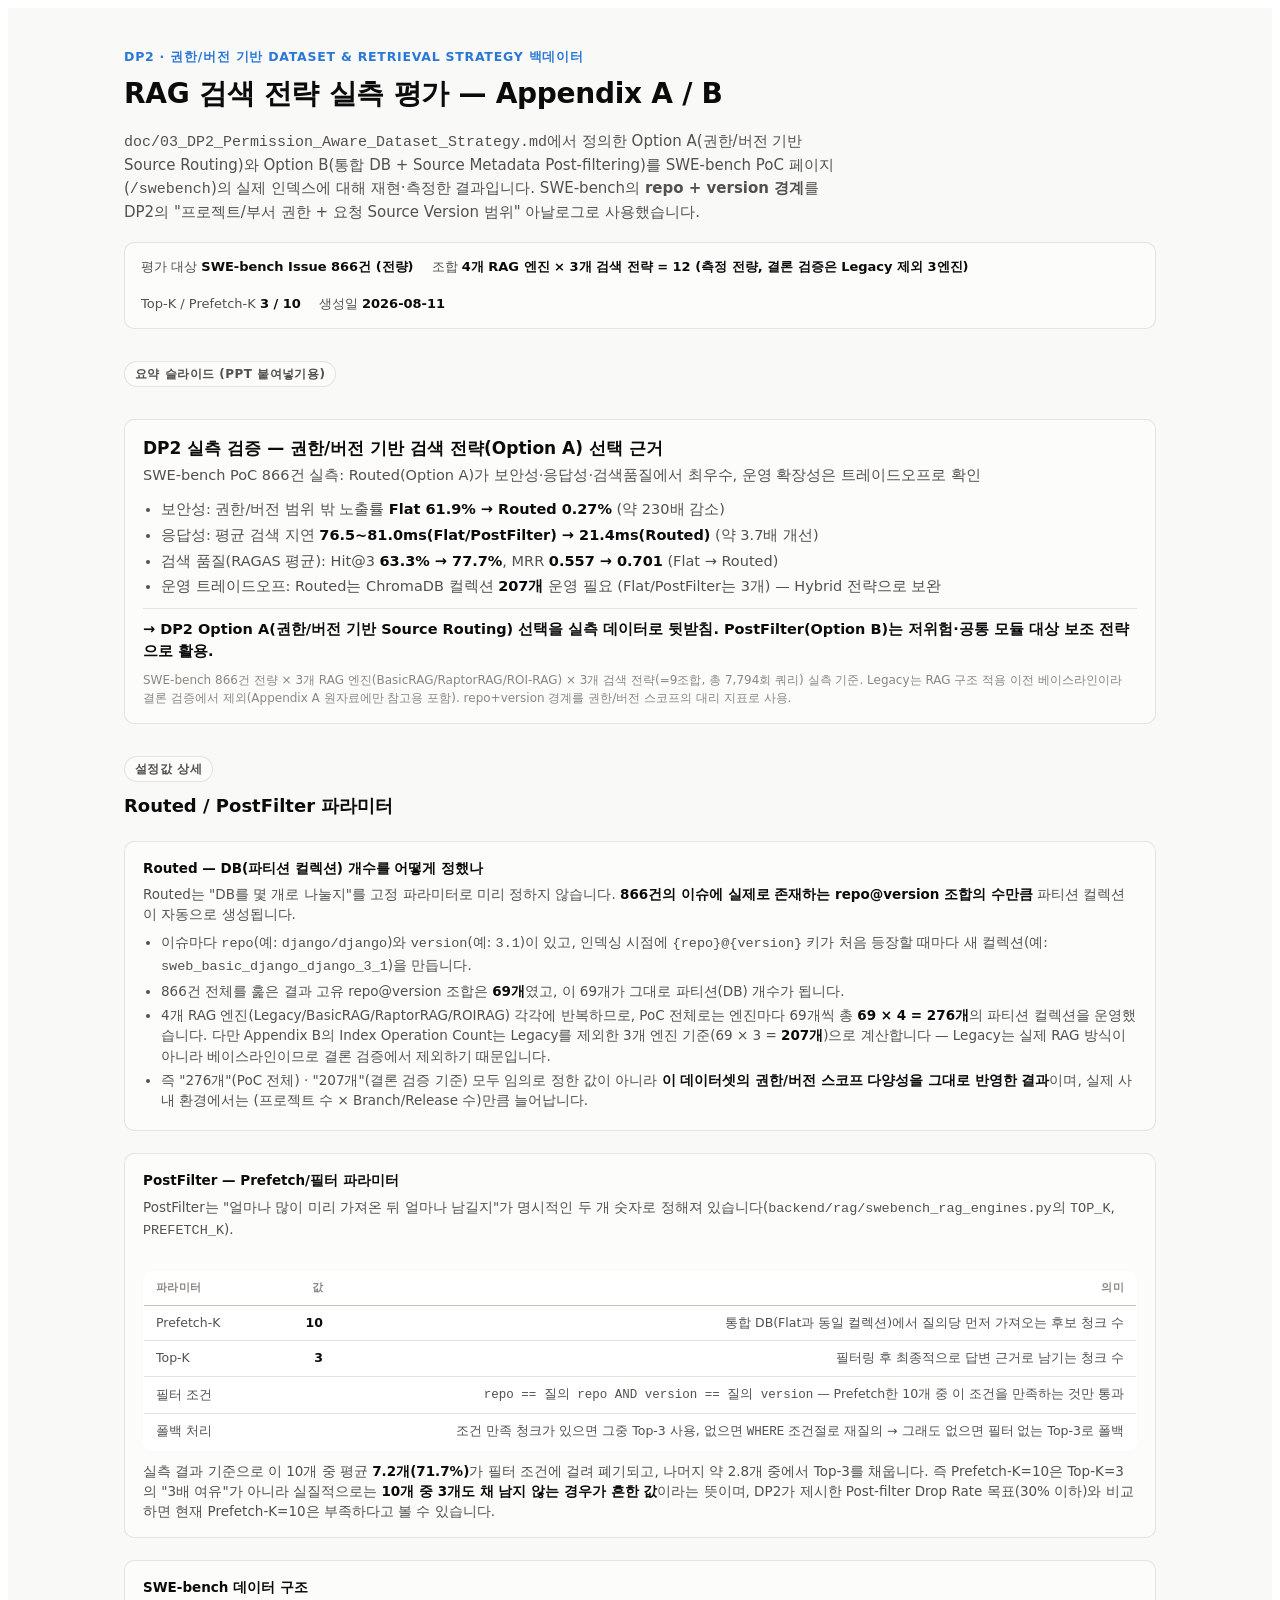
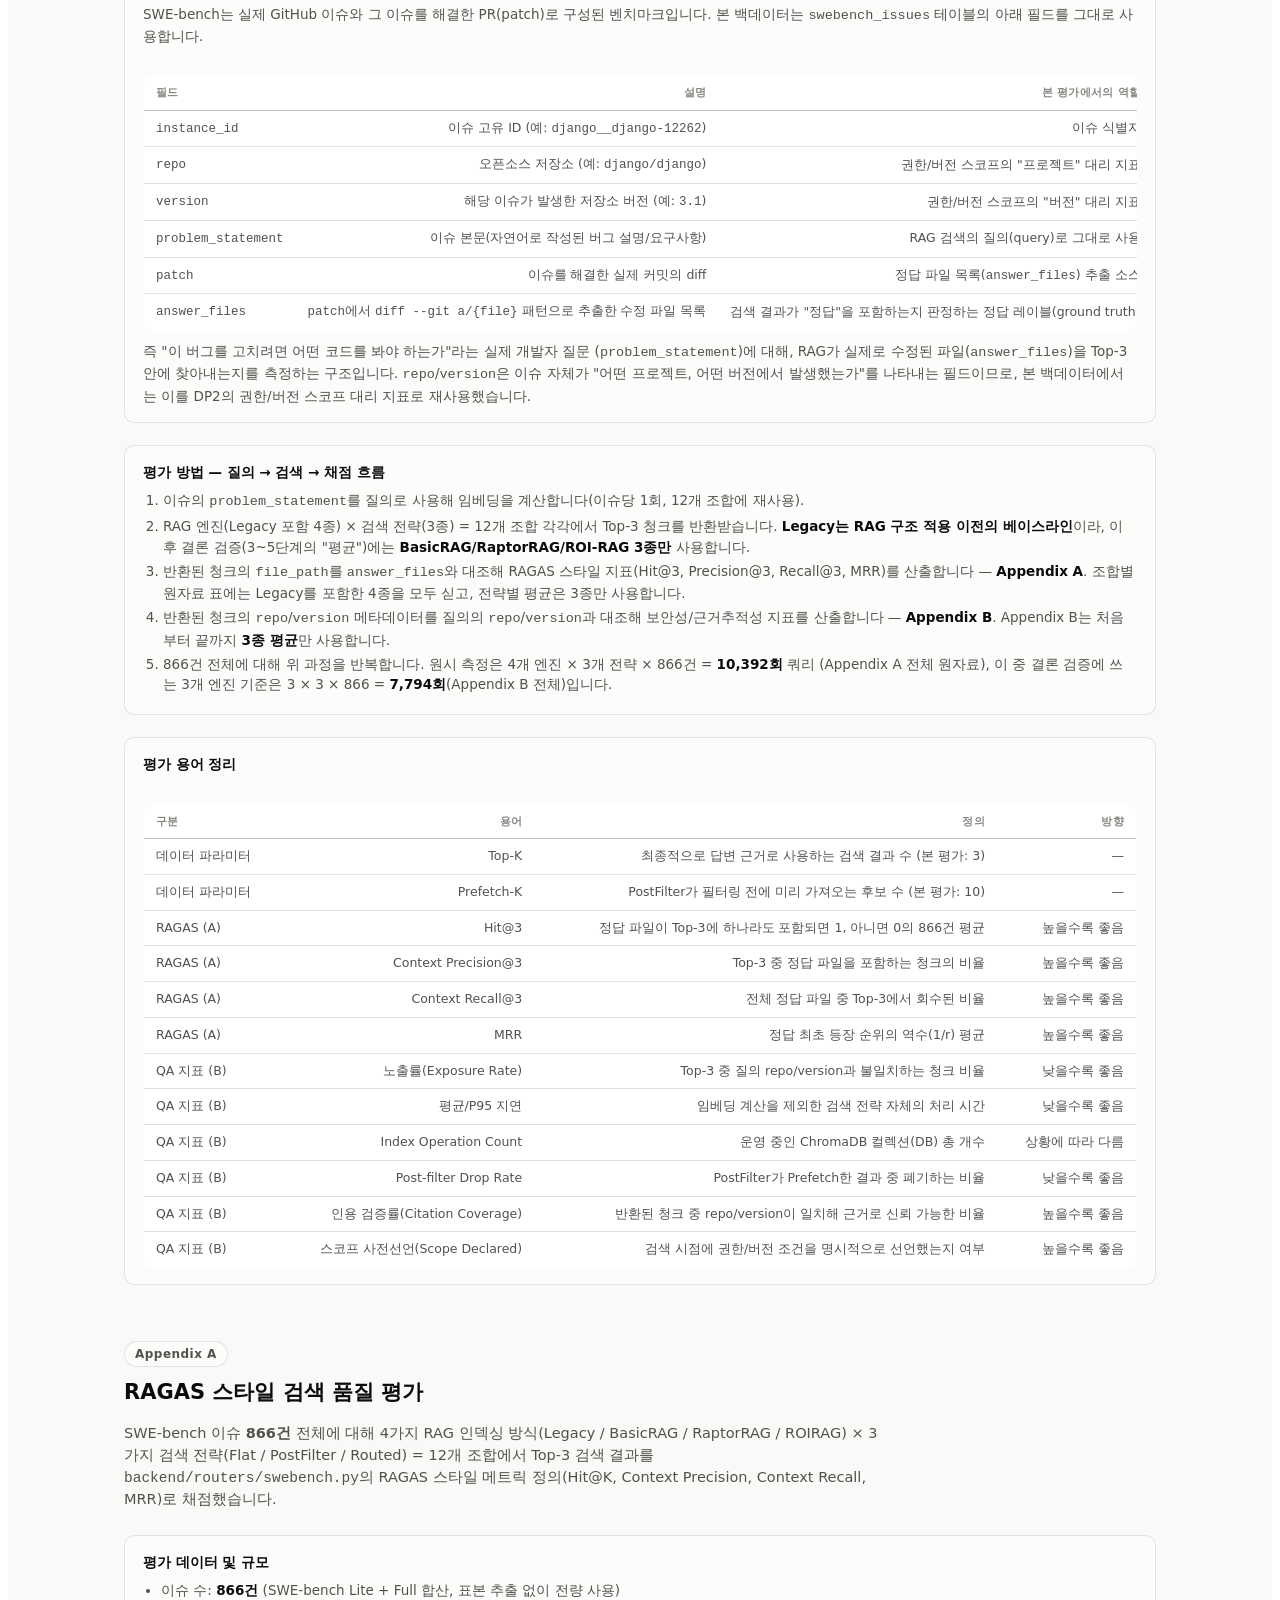
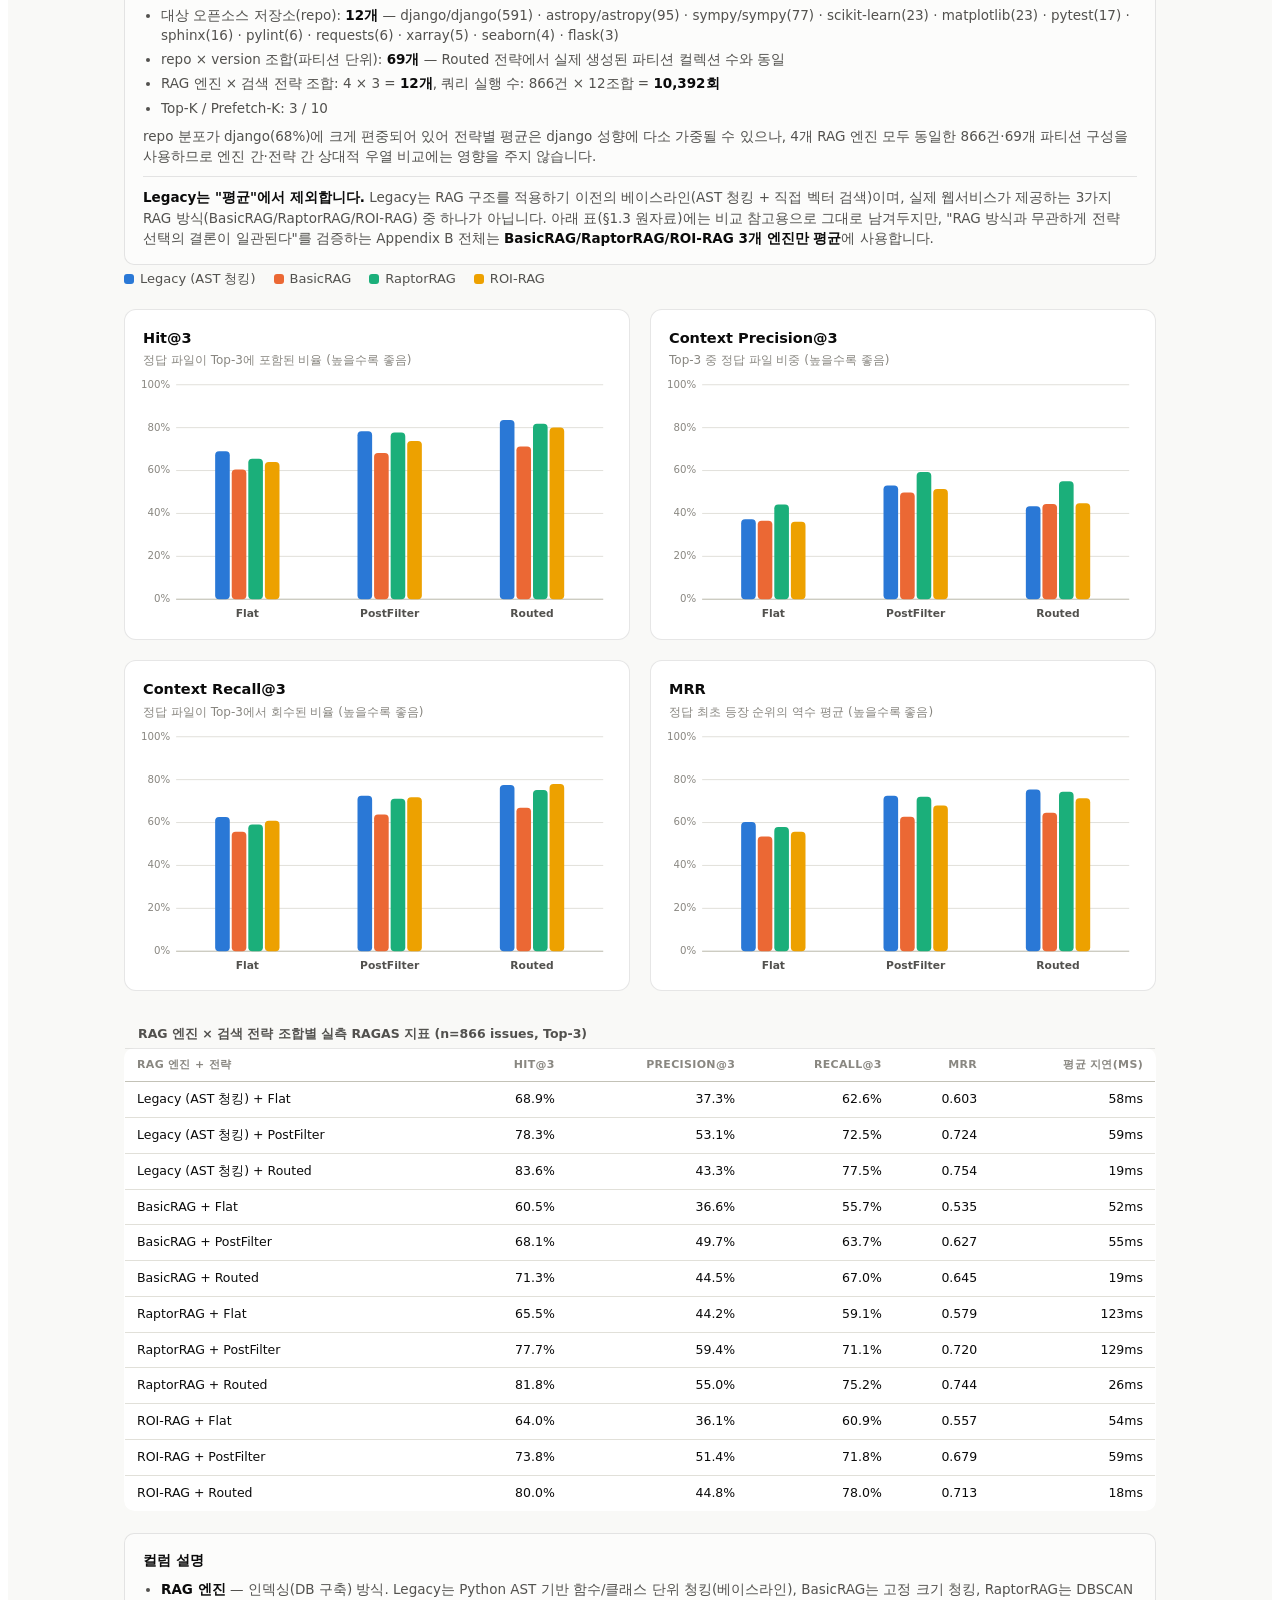
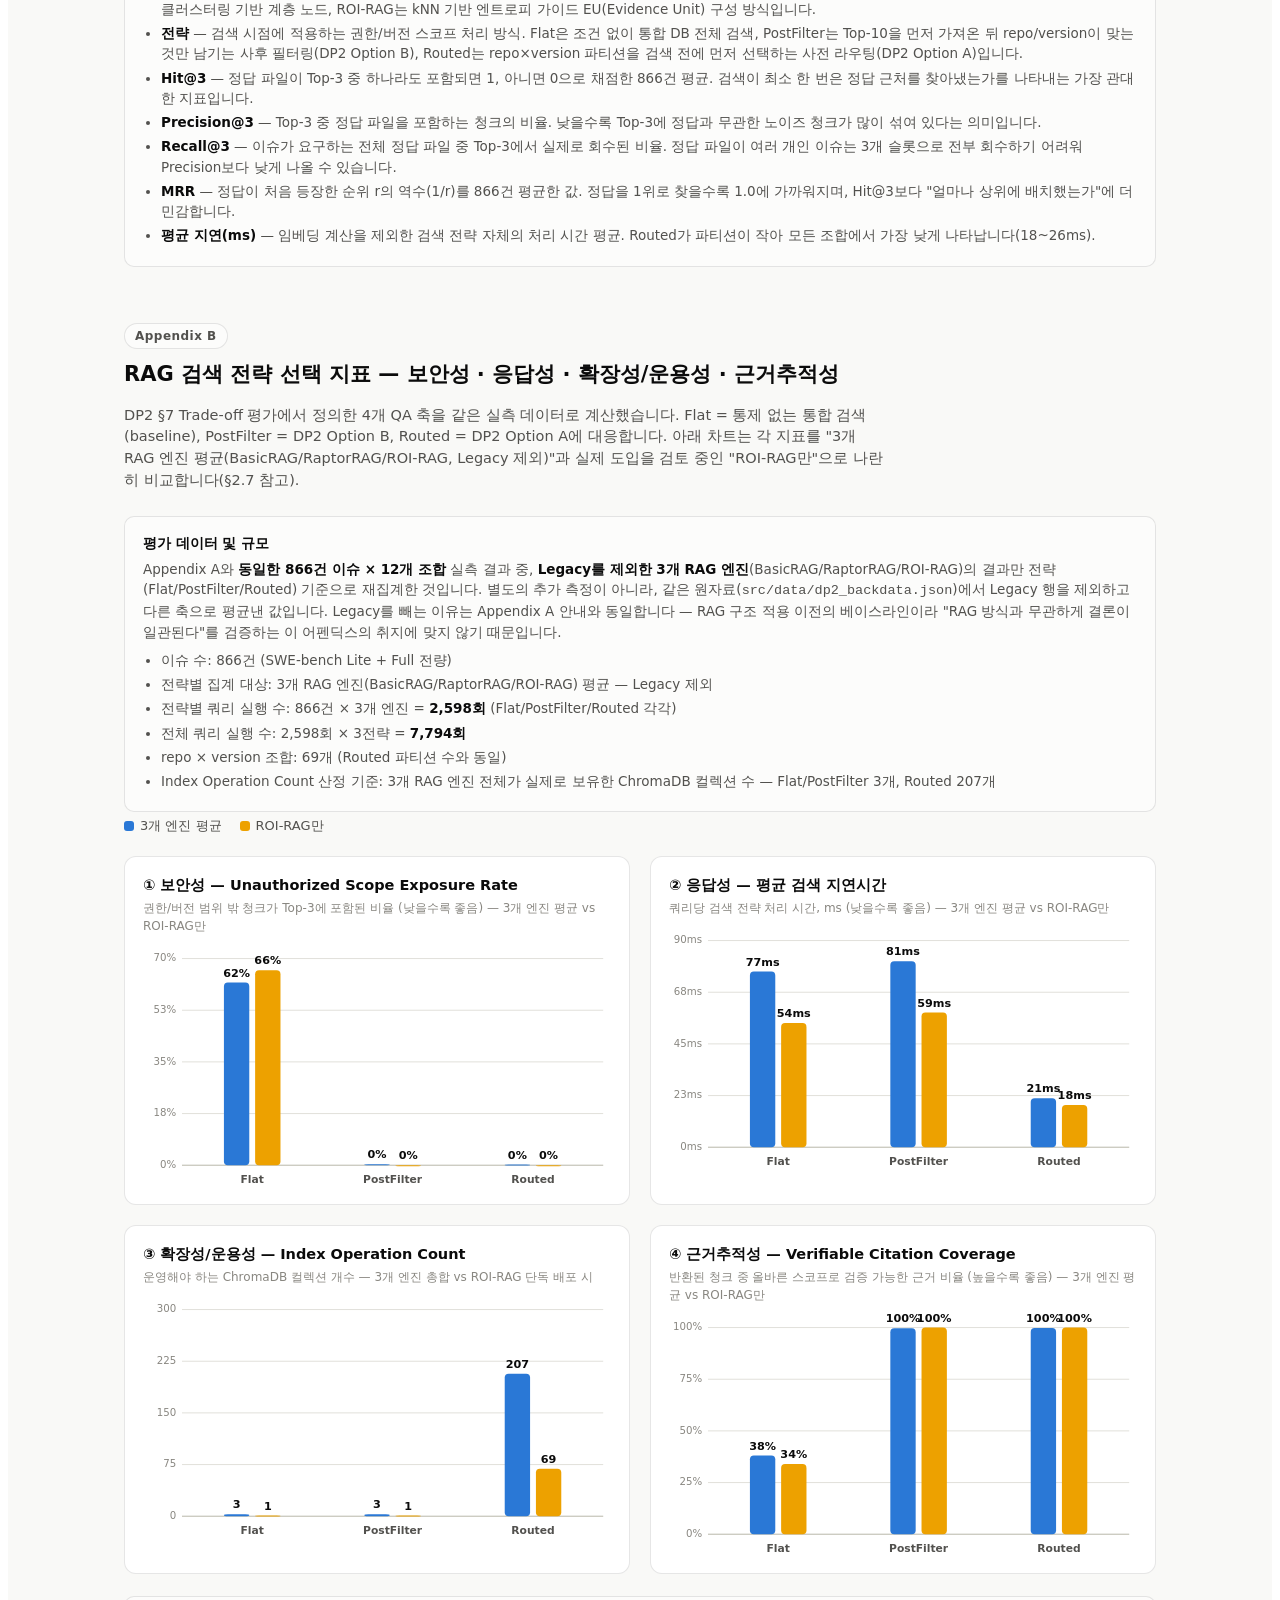
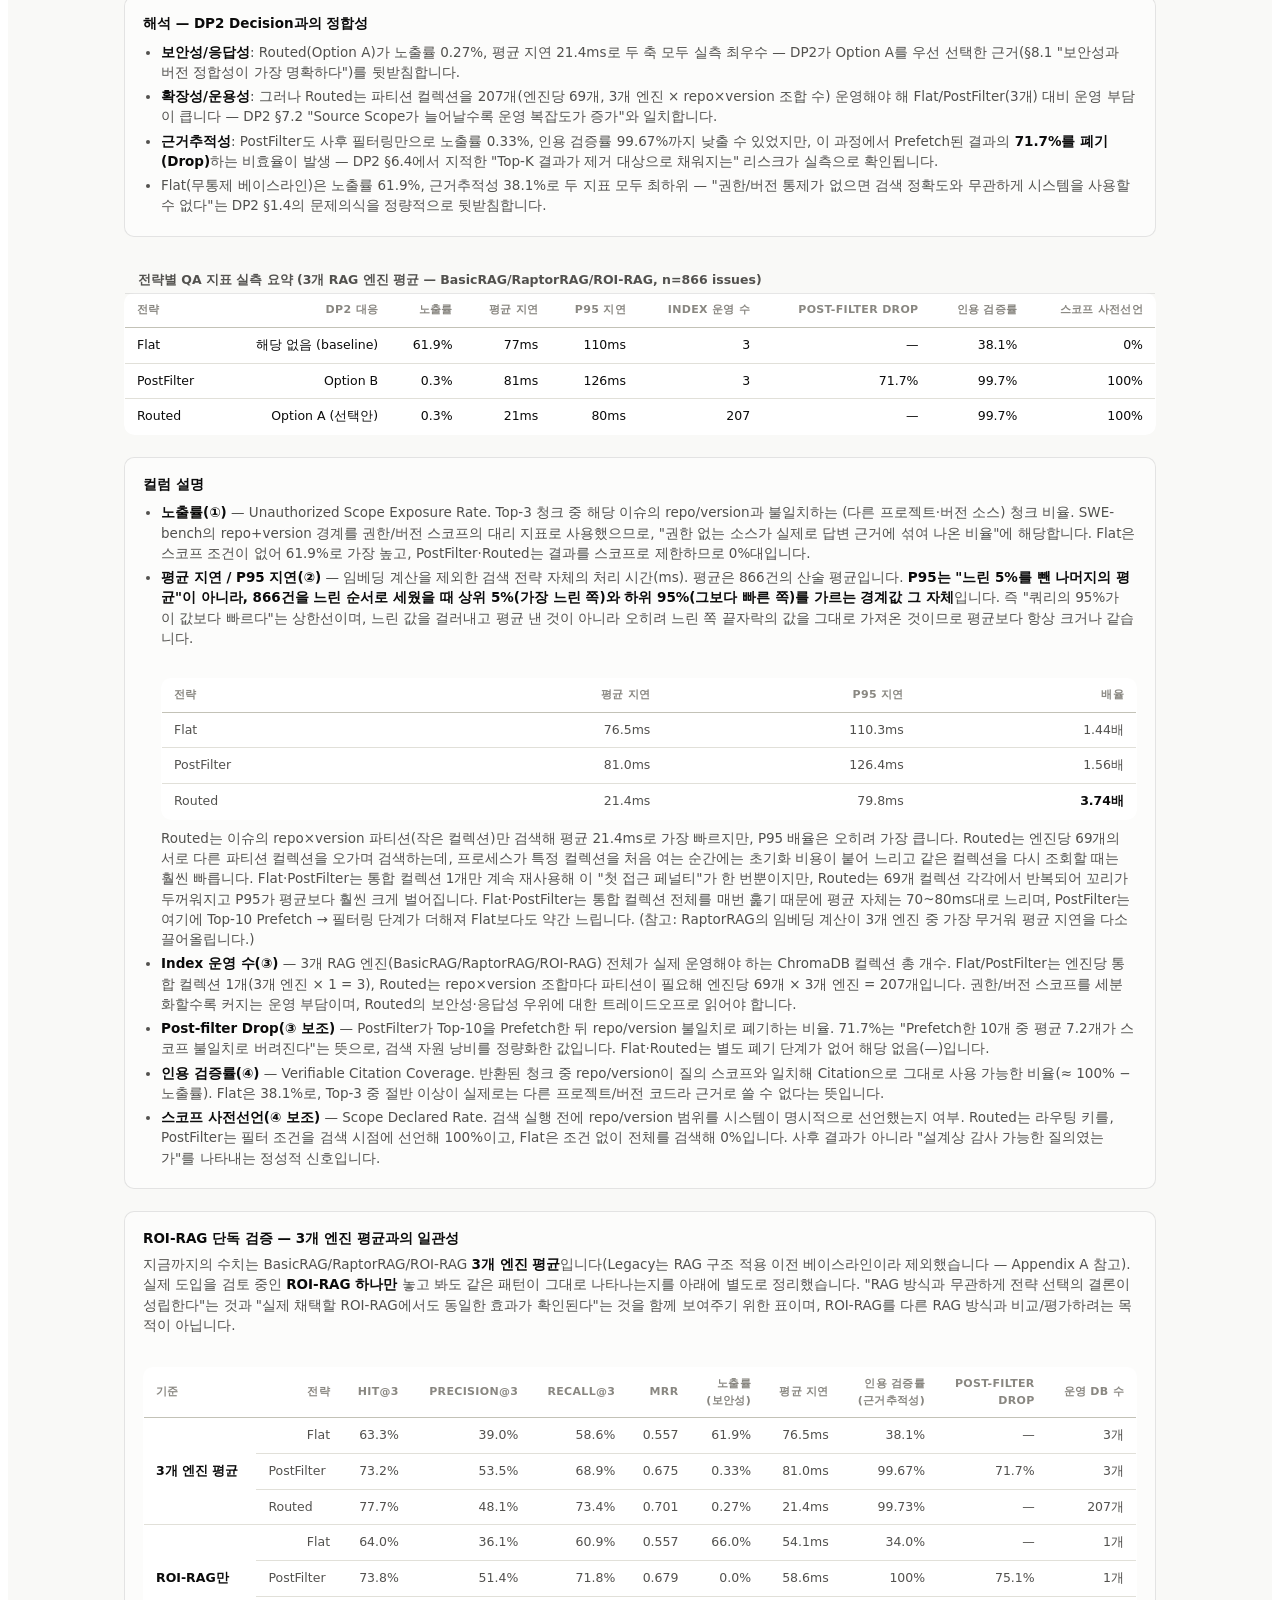
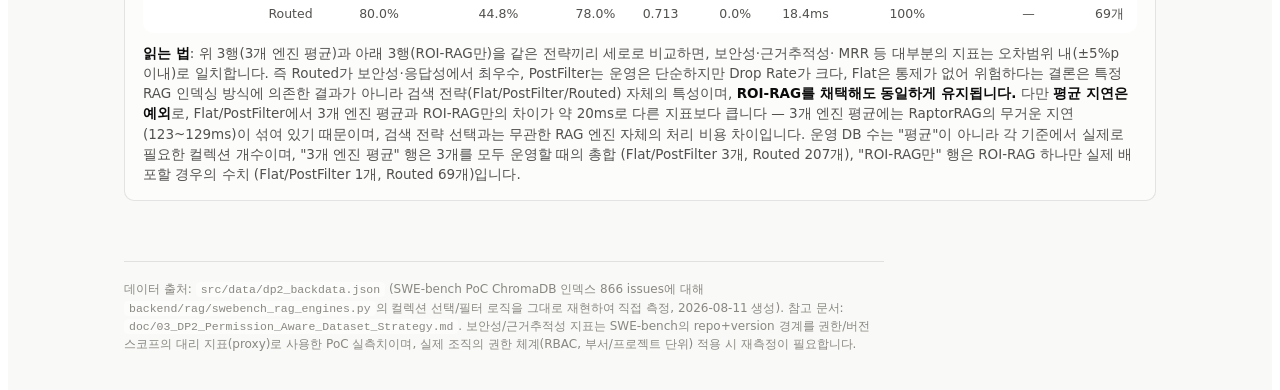
==== commit 2920f428: "Clarify 4-engine raw measurement vs 3-engine conclusion basis in §0 §0's overview table and §0.4 met" ====
--- a/doc/03_DP2_Permission_Aware_Dataset_Strategy_Appendix.html
+++ b/doc/03_DP2_Permission_Aware_Dataset_Strategy_Appendix.html
@@ -305,12 +305,18 @@
       <b>평가 방법 — 질의 → 검색 → 채점 흐름</b>
       <ol style="margin:8px 0 0; padding-left: 20px;">
         <li>이슈의 <code>problem_statement</code>를 질의로 사용해 임베딩을 계산합니다(이슈당 1회, 12개 조합에 재사용).</li>
-        <li>RAG 엔진(4종) × 검색 전략(3종) = 12개 조합 각각에서 Top-3 청크를 반환받습니다.</li>
+        <li>RAG 엔진(Legacy 포함 4종) × 검색 전략(3종) = 12개 조합 각각에서 Top-3 청크를 반환받습니다. <b>Legacy는
+        RAG 구조 적용 이전의 베이스라인</b>이라, 이후 결론 검증(3~5단계의 "평균")에는 <b>BasicRAG/RaptorRAG/ROI-RAG
+        3종만</b> 사용합니다.</li>
         <li>반환된 청크의 <code>file_path</code>를 <code>answer_files</code>와 대조해 RAGAS 스타일 지표(Hit@3,
-        Precision@3, Recall@3, MRR)를 산출합니다 — <b>Appendix A</b>.</li>
+        Precision@3, Recall@3, MRR)를 산출합니다 — <b>Appendix A</b>. 조합별 원자료 표에는 Legacy를 포함한 4종을
+        모두 싣고, 전략별 평균은 3종만 사용합니다.</li>
         <li>반환된 청크의 <code>repo</code>/<code>version</code> 메타데이터를 질의의 <code>repo</code>/<code>version</code>과
-        대조해 보안성/근거추적성 지표를 산출합니다 — <b>Appendix B</b>.</li>
-        <li>866건 전체(=12조합 × 866 = 10,392회 쿼리)에 대해 위 과정을 반복한 뒤 평균을 냅니다.</li>
+        대조해 보안성/근거추적성 지표를 산출합니다 — <b>Appendix B</b>. Appendix B는 처음부터 끝까지 <b>3종
+        평균</b>만 사용합니다.</li>
+        <li>866건 전체에 대해 위 과정을 반복합니다. 원시 측정은 4개 엔진 × 3개 전략 × 866건 = <b>10,392회</b> 쿼리
+        (Appendix A 전체 원자료), 이 중 결론 검증에 쓰는 3개 엔진 기준은 3 × 3 × 866 = <b>7,794회</b>(Appendix B
+        전체)입니다.</li>
       </ol>
     </div>
 
@@ -877,7 +883,7 @@
   const meta = document.getElementById("meta-row");
   const items = [
     ["평가 대상", `SWE-bench Issue ${DATA.meta.issues}건 (전량)`],
-    ["조합", "4개 RAG 엔진 × 3개 검색 전략 = 12"],
+    ["조합", "4개 RAG 엔진 × 3개 검색 전략 = 12 (측정 전량, 결론 검증은 Legacy 제외 3엔진)"],
     ["Top-K / Prefetch-K", `${DATA.meta.topK} / ${DATA.meta.prefetchK}`],
     ["생성일", DATA.meta.generated],
   ];
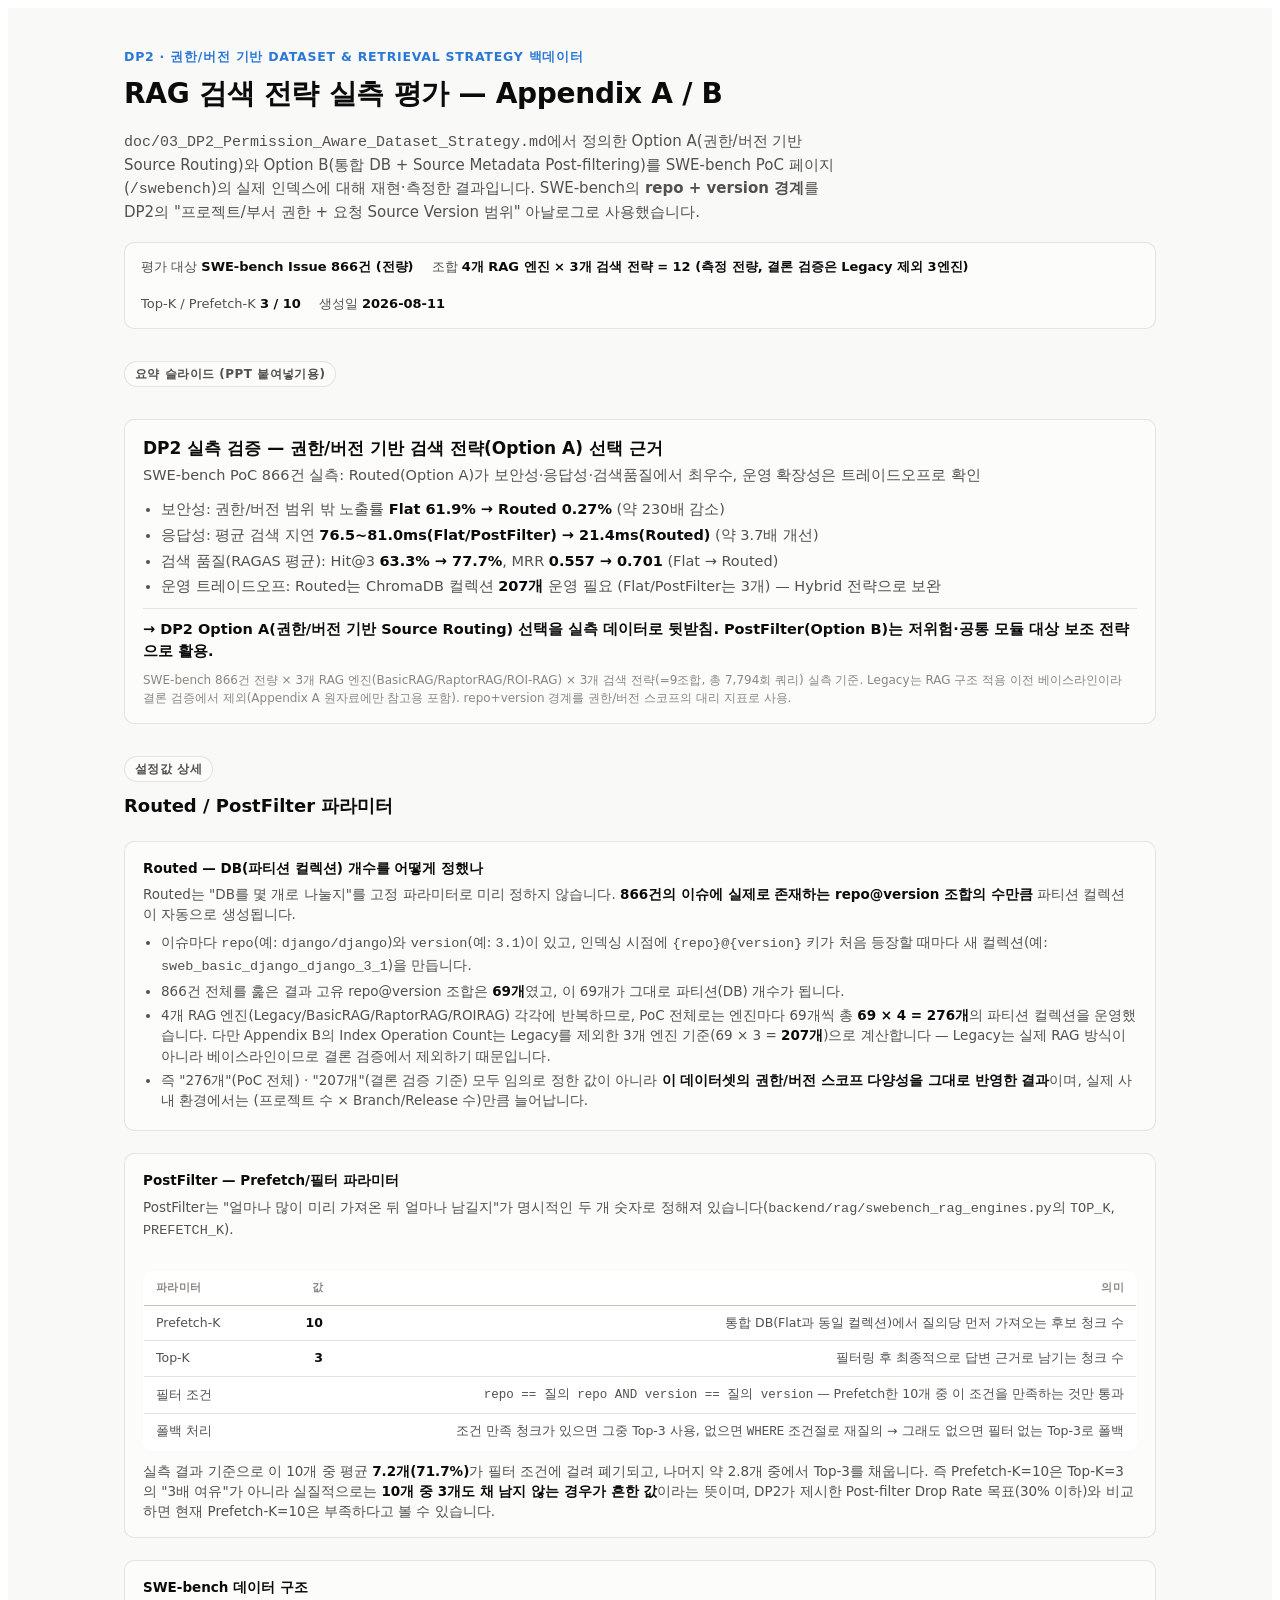
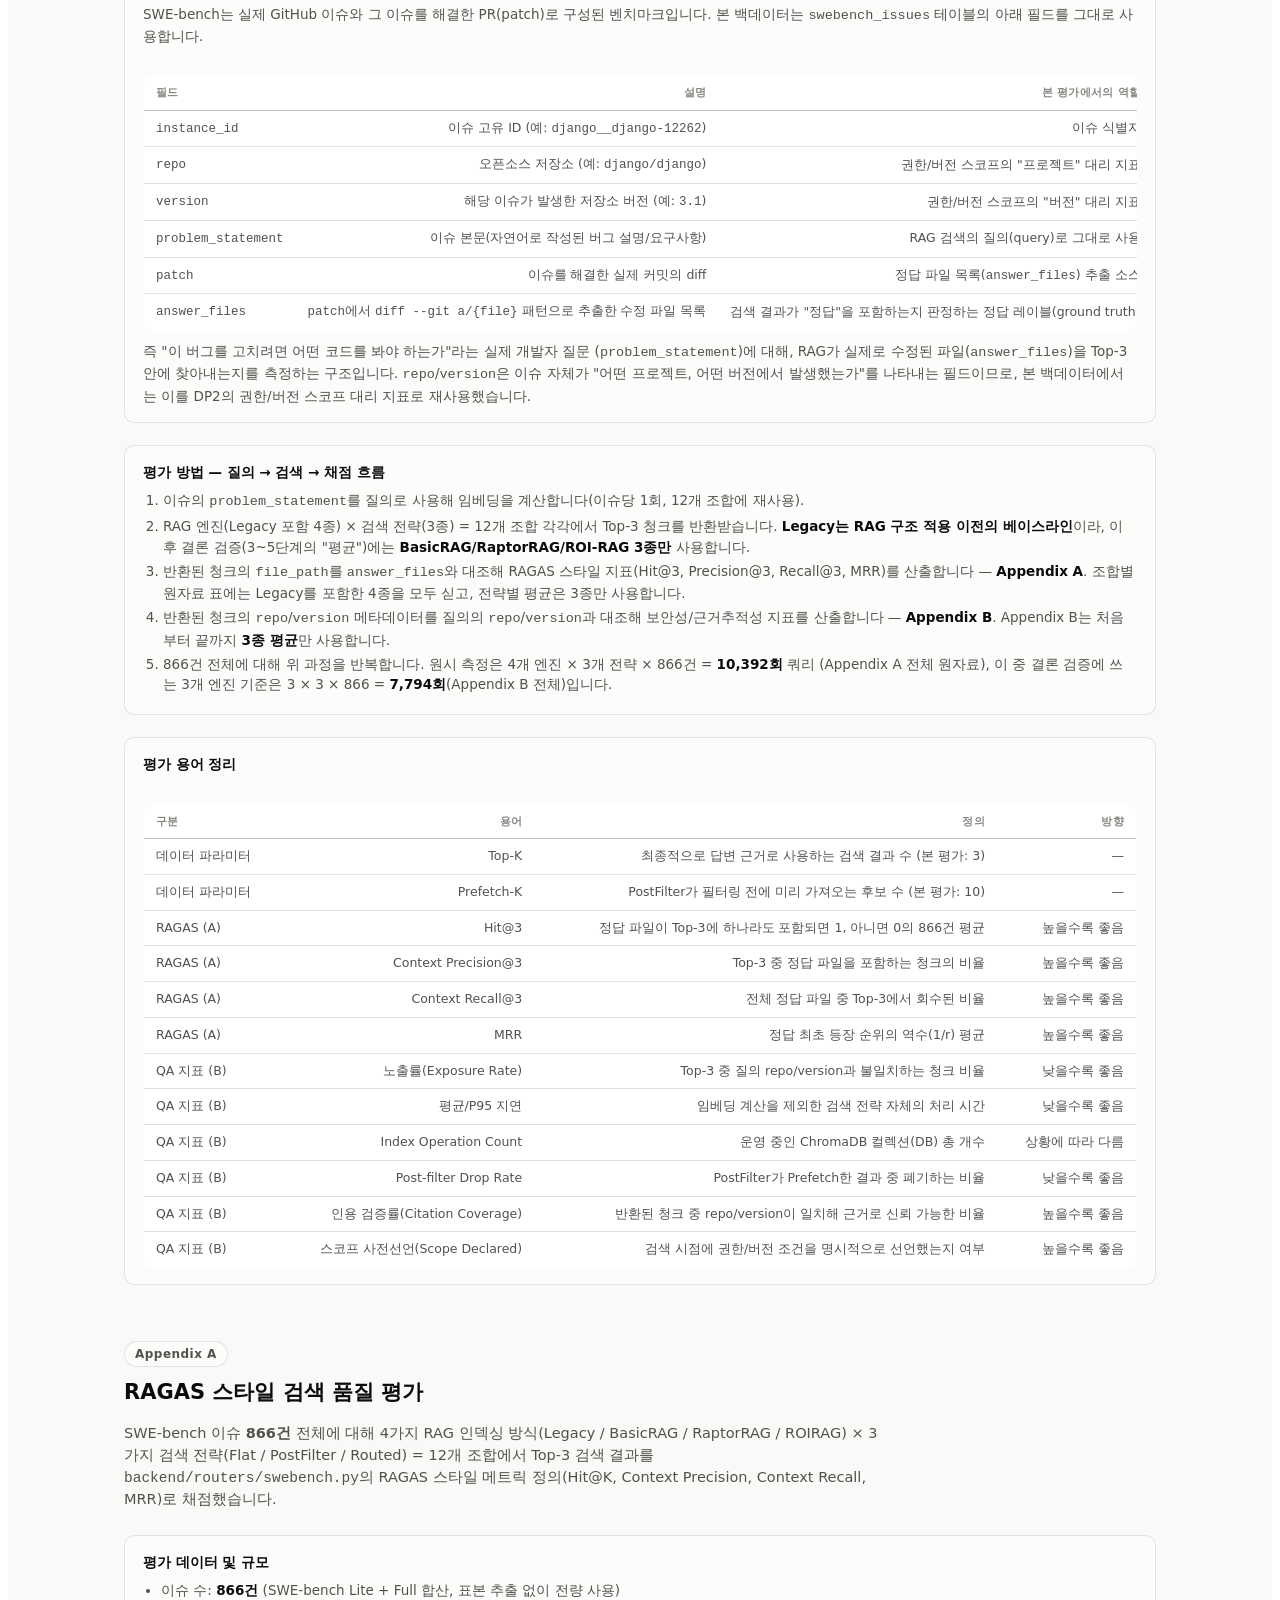
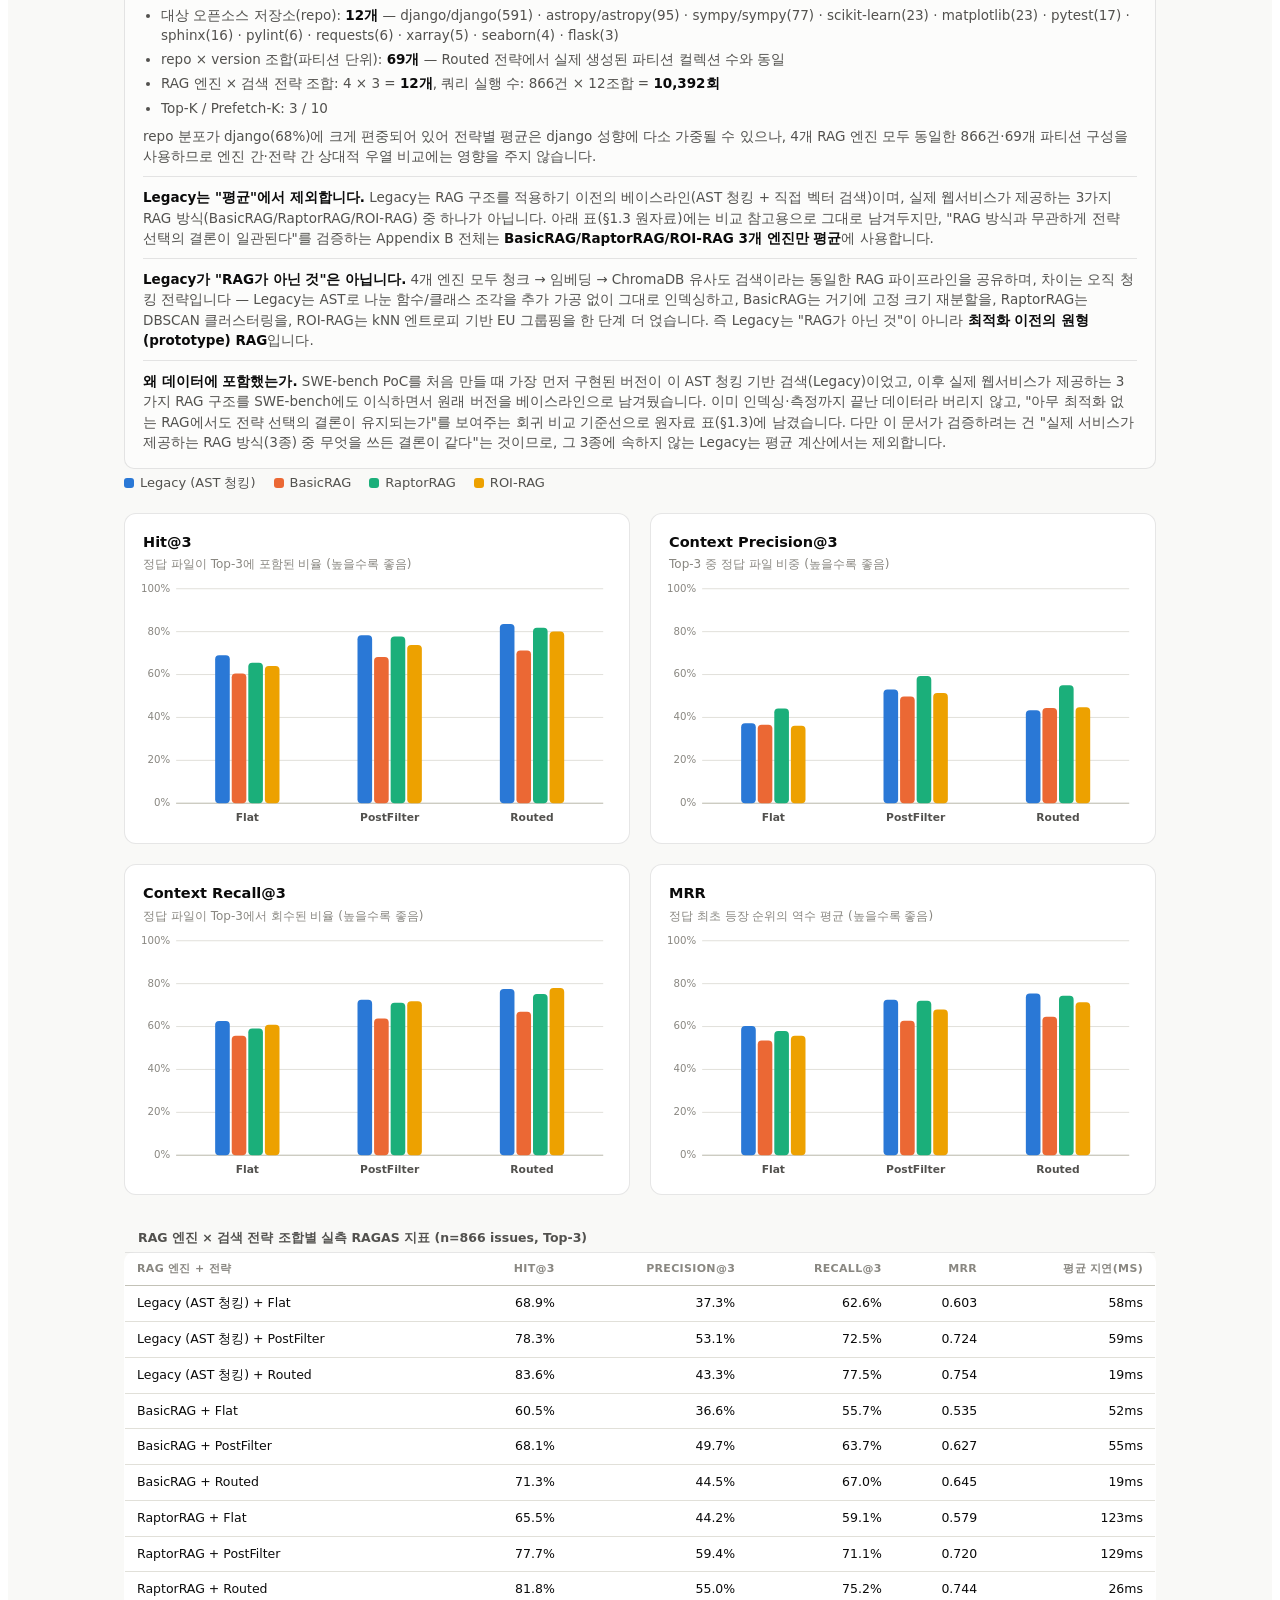
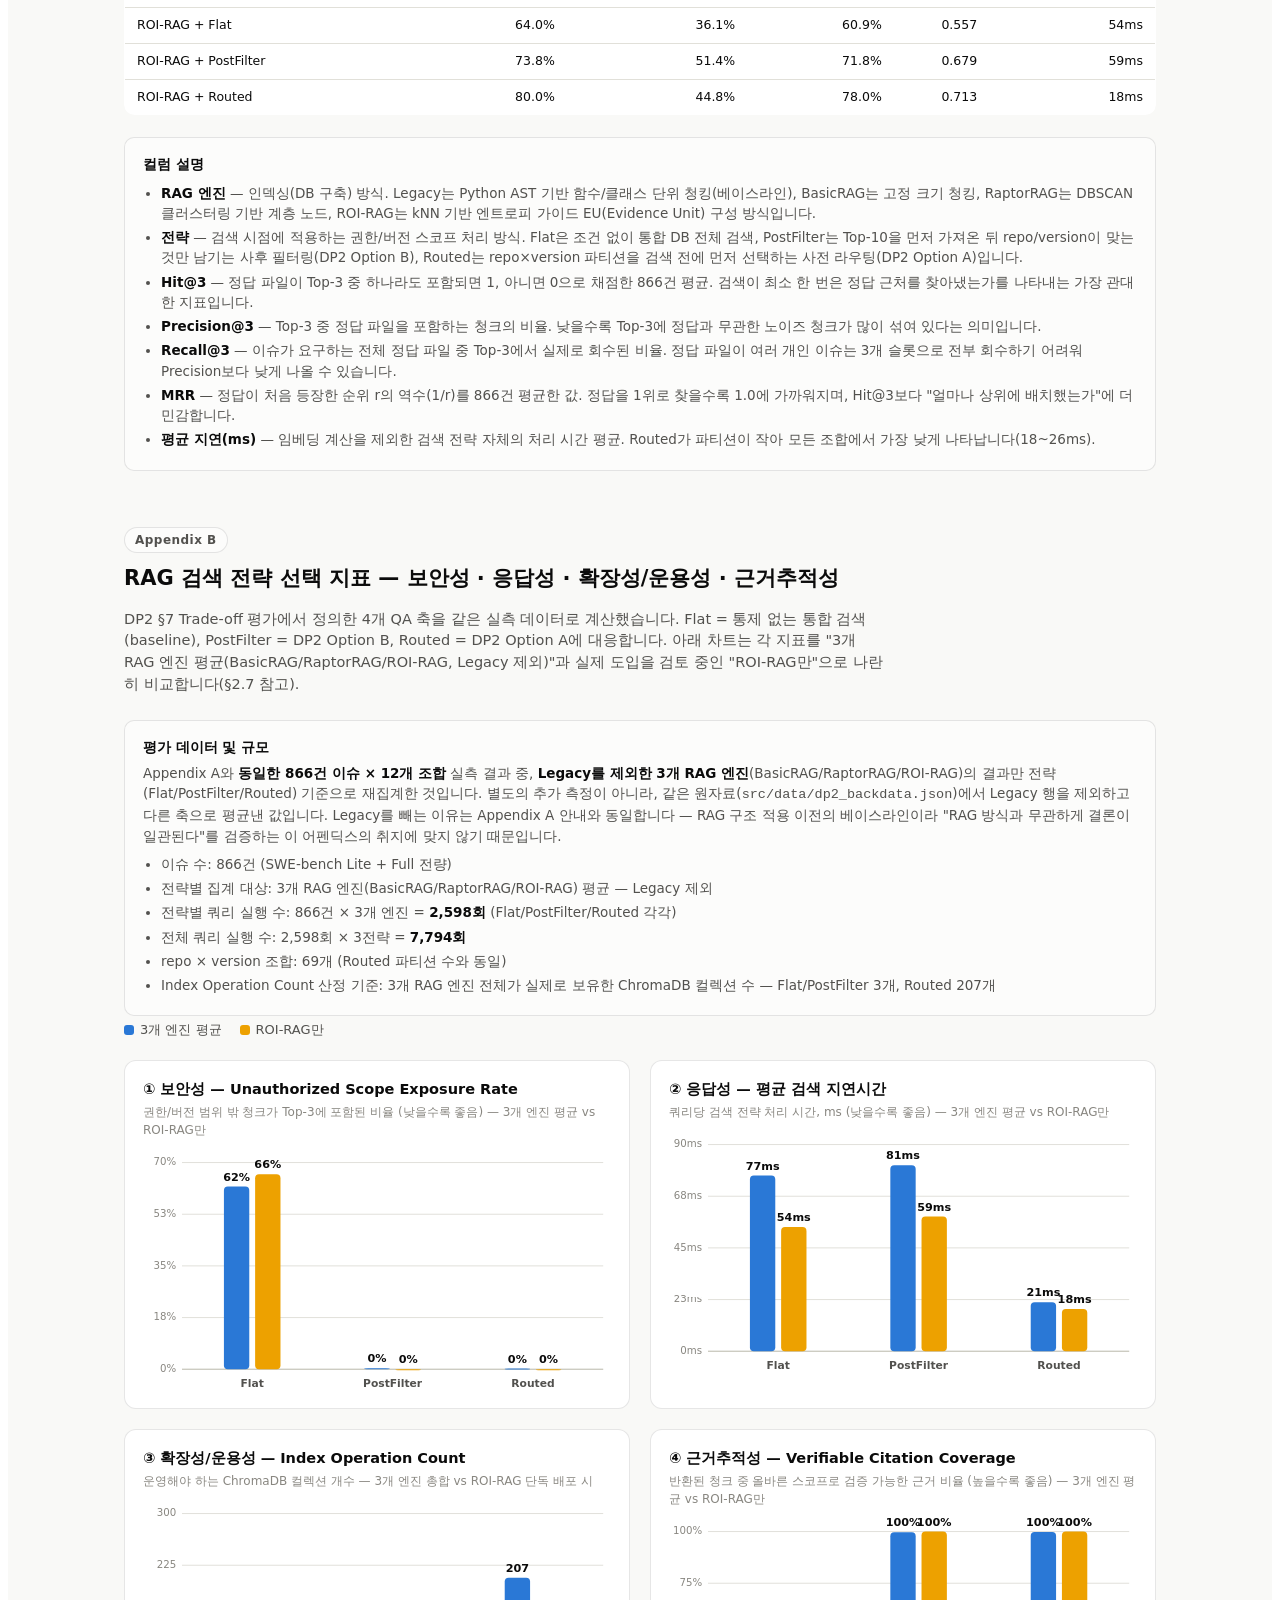
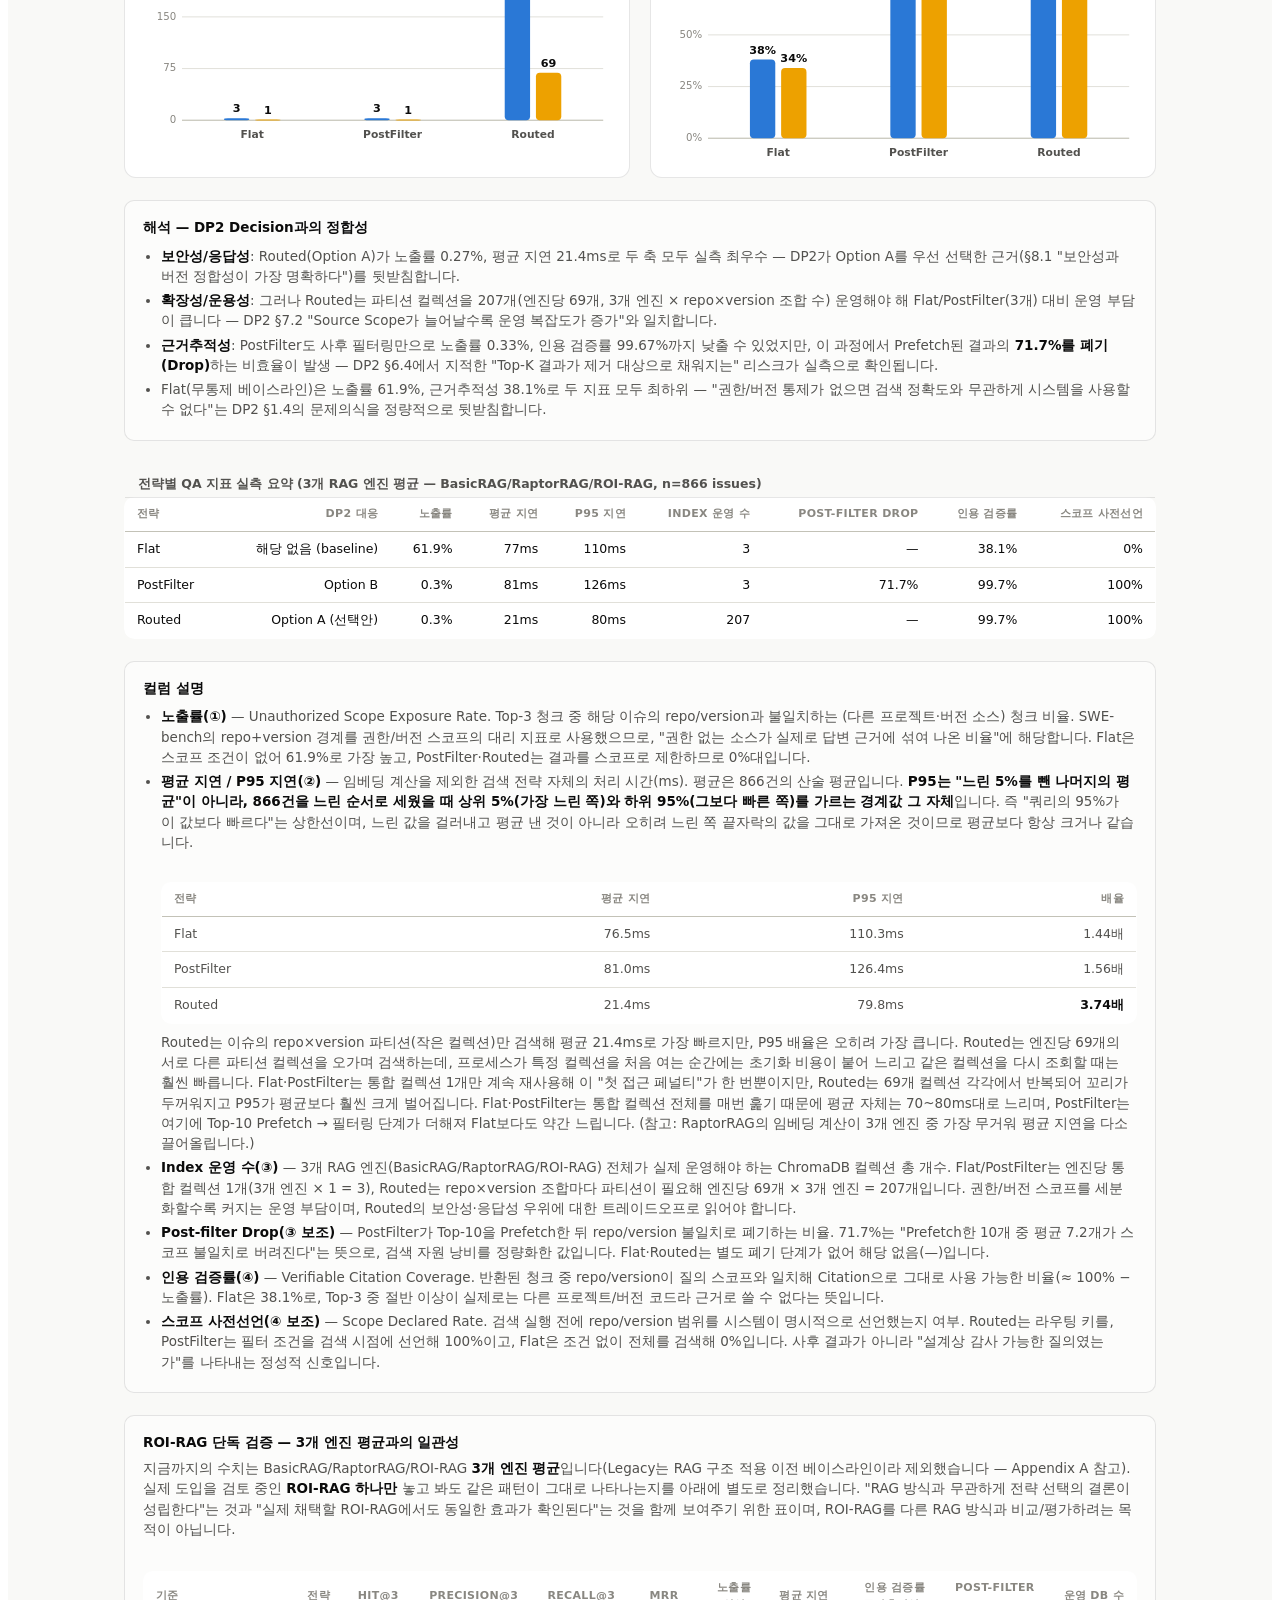
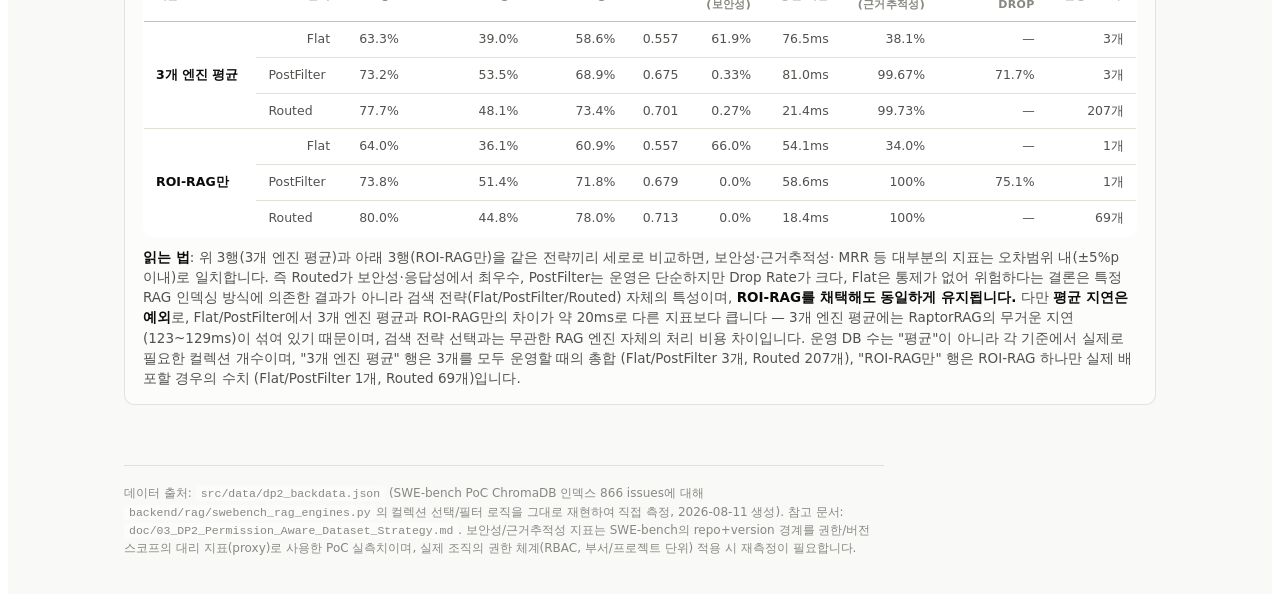
==== commit 0e916522: "Explain why Legacy is a RAG baseline (not "not RAG") and why it's kept Legacy shares the same chunk " ====
--- a/doc/03_DP2_Permission_Aware_Dataset_Strategy_Appendix.html
+++ b/doc/03_DP2_Permission_Aware_Dataset_Strategy_Appendix.html
@@ -373,6 +373,21 @@
         벡터 검색)이며, 실제 웹서비스가 제공하는 3가지 RAG 방식(BasicRAG/RaptorRAG/ROI-RAG) 중 하나가 아닙니다.
         아래 표(§1.3 원자료)에는 비교 참고용으로 그대로 남겨두지만, "RAG 방식과 무관하게 전략 선택의 결론이
         일관된다"를 검증하는 Appendix B 전체는 <b>BasicRAG/RaptorRAG/ROI-RAG 3개 엔진만 평균</b>에 사용합니다.
+      </div>
+      <div style="margin-top:10px; padding-top:10px; border-top:1px solid var(--border);">
+        <b>Legacy가 "RAG가 아닌 것"은 아닙니다.</b> 4개 엔진 모두 청크 → 임베딩 → ChromaDB 유사도 검색이라는
+        동일한 RAG 파이프라인을 공유하며, 차이는 오직 청킹 전략입니다 — Legacy는 AST로 나눈 함수/클래스 조각을
+        추가 가공 없이 그대로 인덱싱하고, BasicRAG는 거기에 고정 크기 재분할을, RaptorRAG는 DBSCAN 클러스터링을,
+        ROI-RAG는 kNN 엔트로피 기반 EU 그룹핑을 한 단계 더 얹습니다. 즉 Legacy는 "RAG가 아닌 것"이 아니라
+        <b>최적화 이전의 원형(prototype) RAG</b>입니다.
+      </div>
+      <div style="margin-top:10px; padding-top:10px; border-top:1px solid var(--border);">
+        <b>왜 데이터에 포함했는가.</b> SWE-bench PoC를 처음 만들 때 가장 먼저 구현된 버전이 이 AST 청킹 기반
+        검색(Legacy)이었고, 이후 실제 웹서비스가 제공하는 3가지 RAG 구조를 SWE-bench에도 이식하면서 원래 버전을
+        베이스라인으로 남겨뒀습니다. 이미 인덱싱·측정까지 끝난 데이터라 버리지 않고, "아무 최적화 없는 RAG에서도
+        전략 선택의 결론이 유지되는가"를 보여주는 회귀 비교 기준선으로 원자료 표(§1.3)에 남겼습니다. 다만 이
+        문서가 검증하려는 건 "실제 서비스가 제공하는 RAG 방식(3종) 중 무엇을 쓰든 결론이 같다"는 것이므로, 그
+        3종에 속하지 않는 Legacy는 평균 계산에서는 제외합니다.
       </div>
     </div>
 
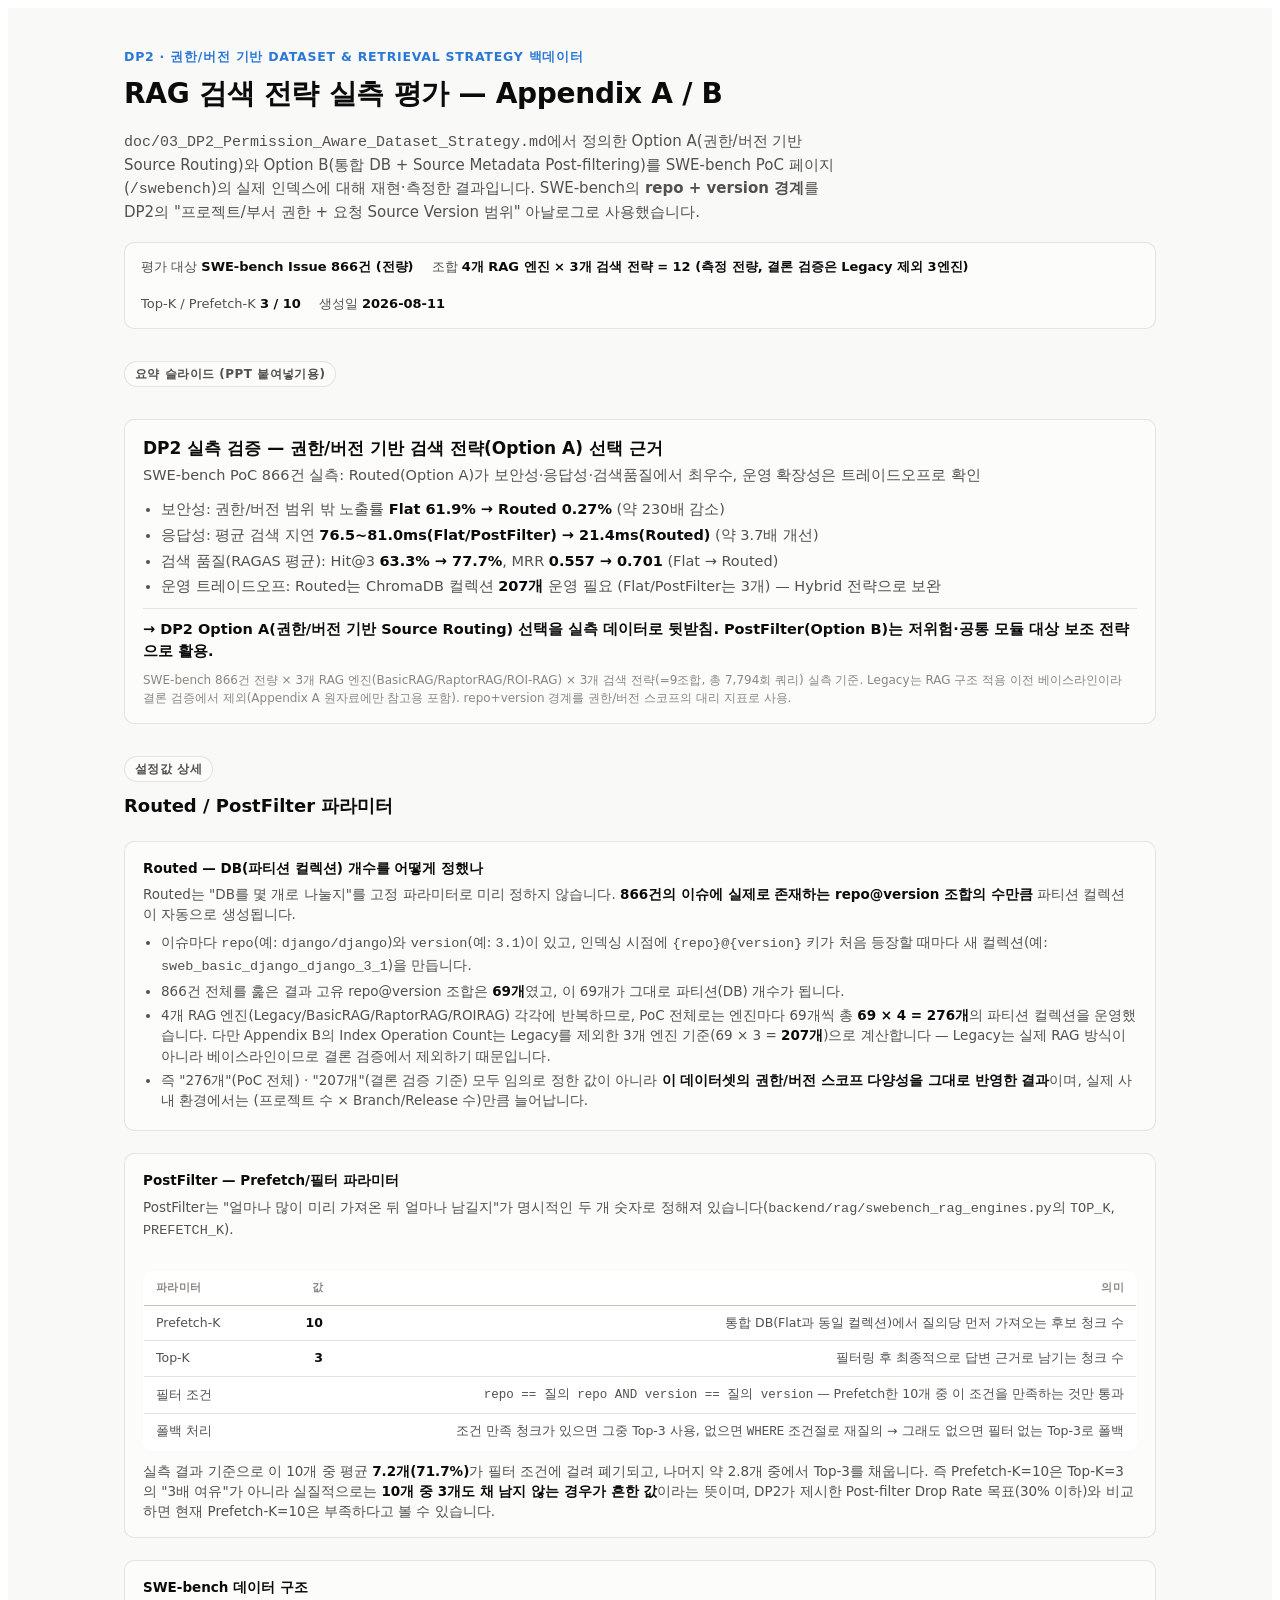
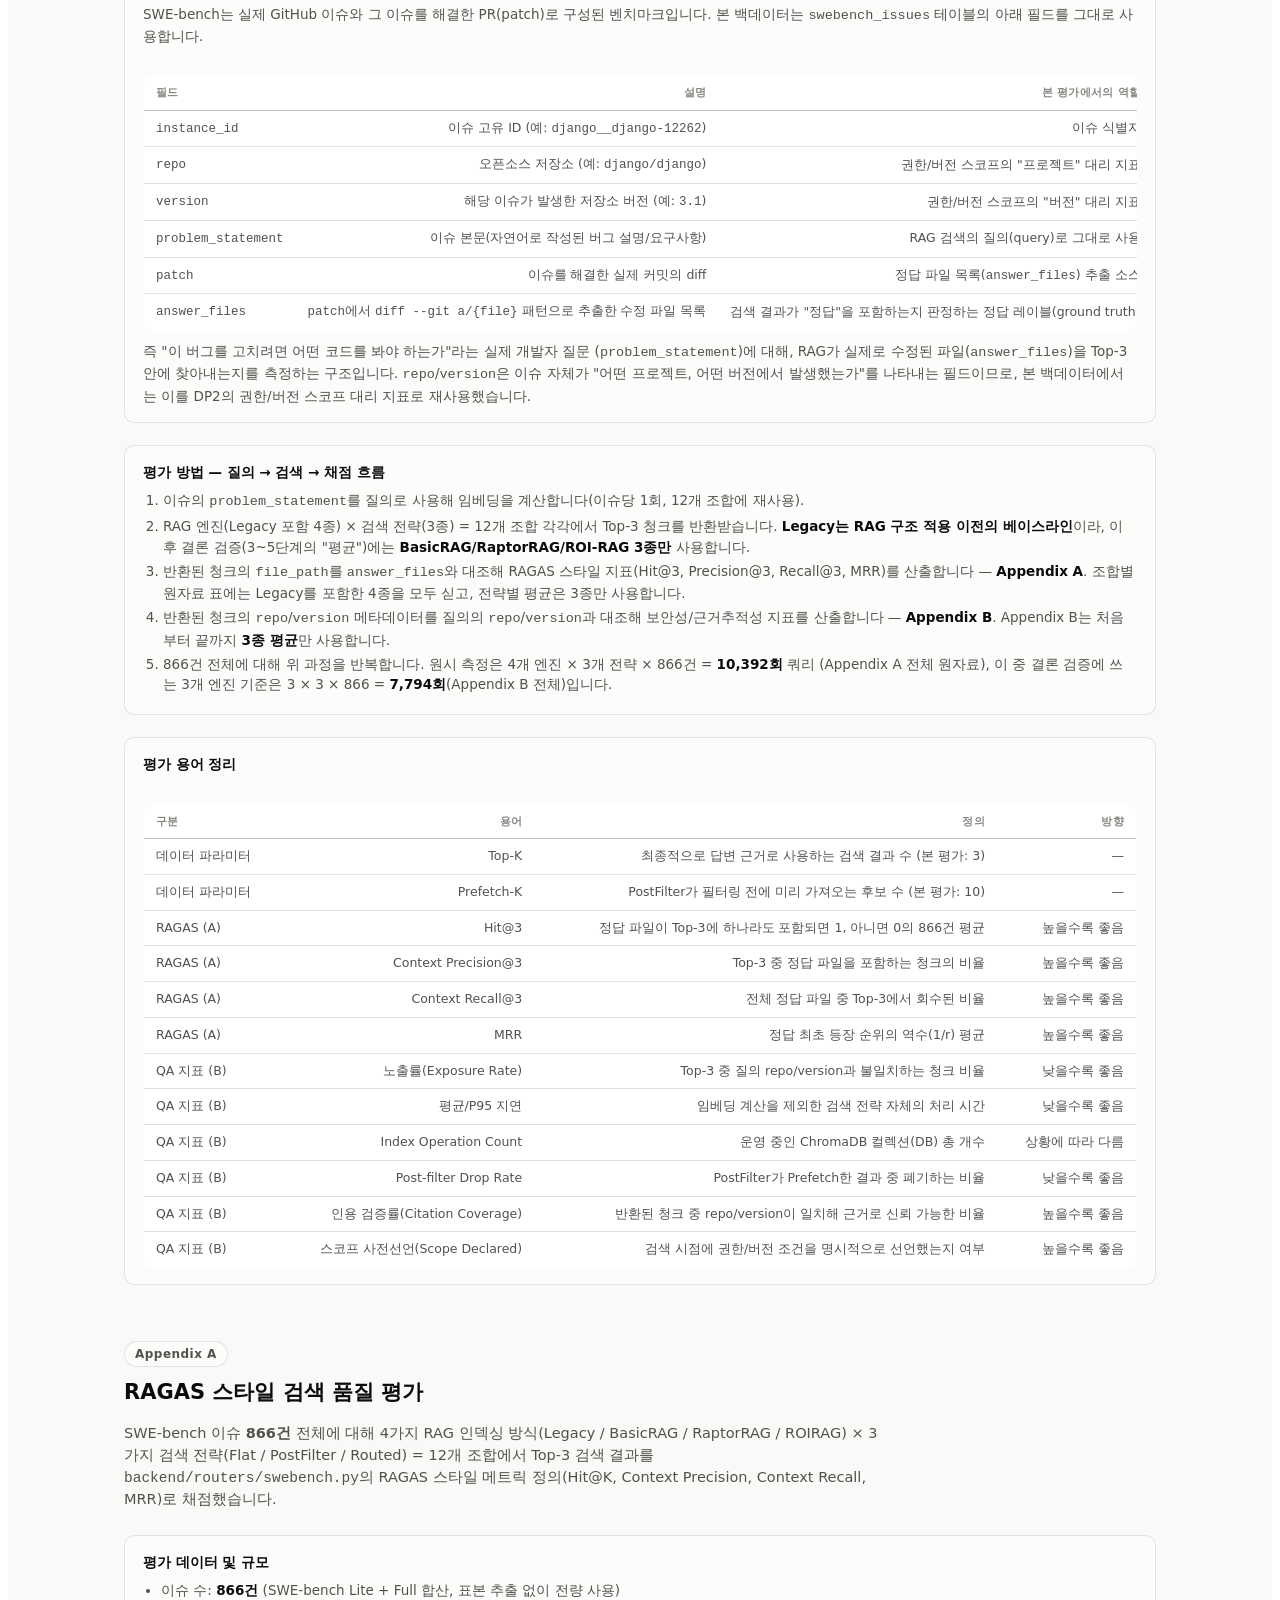
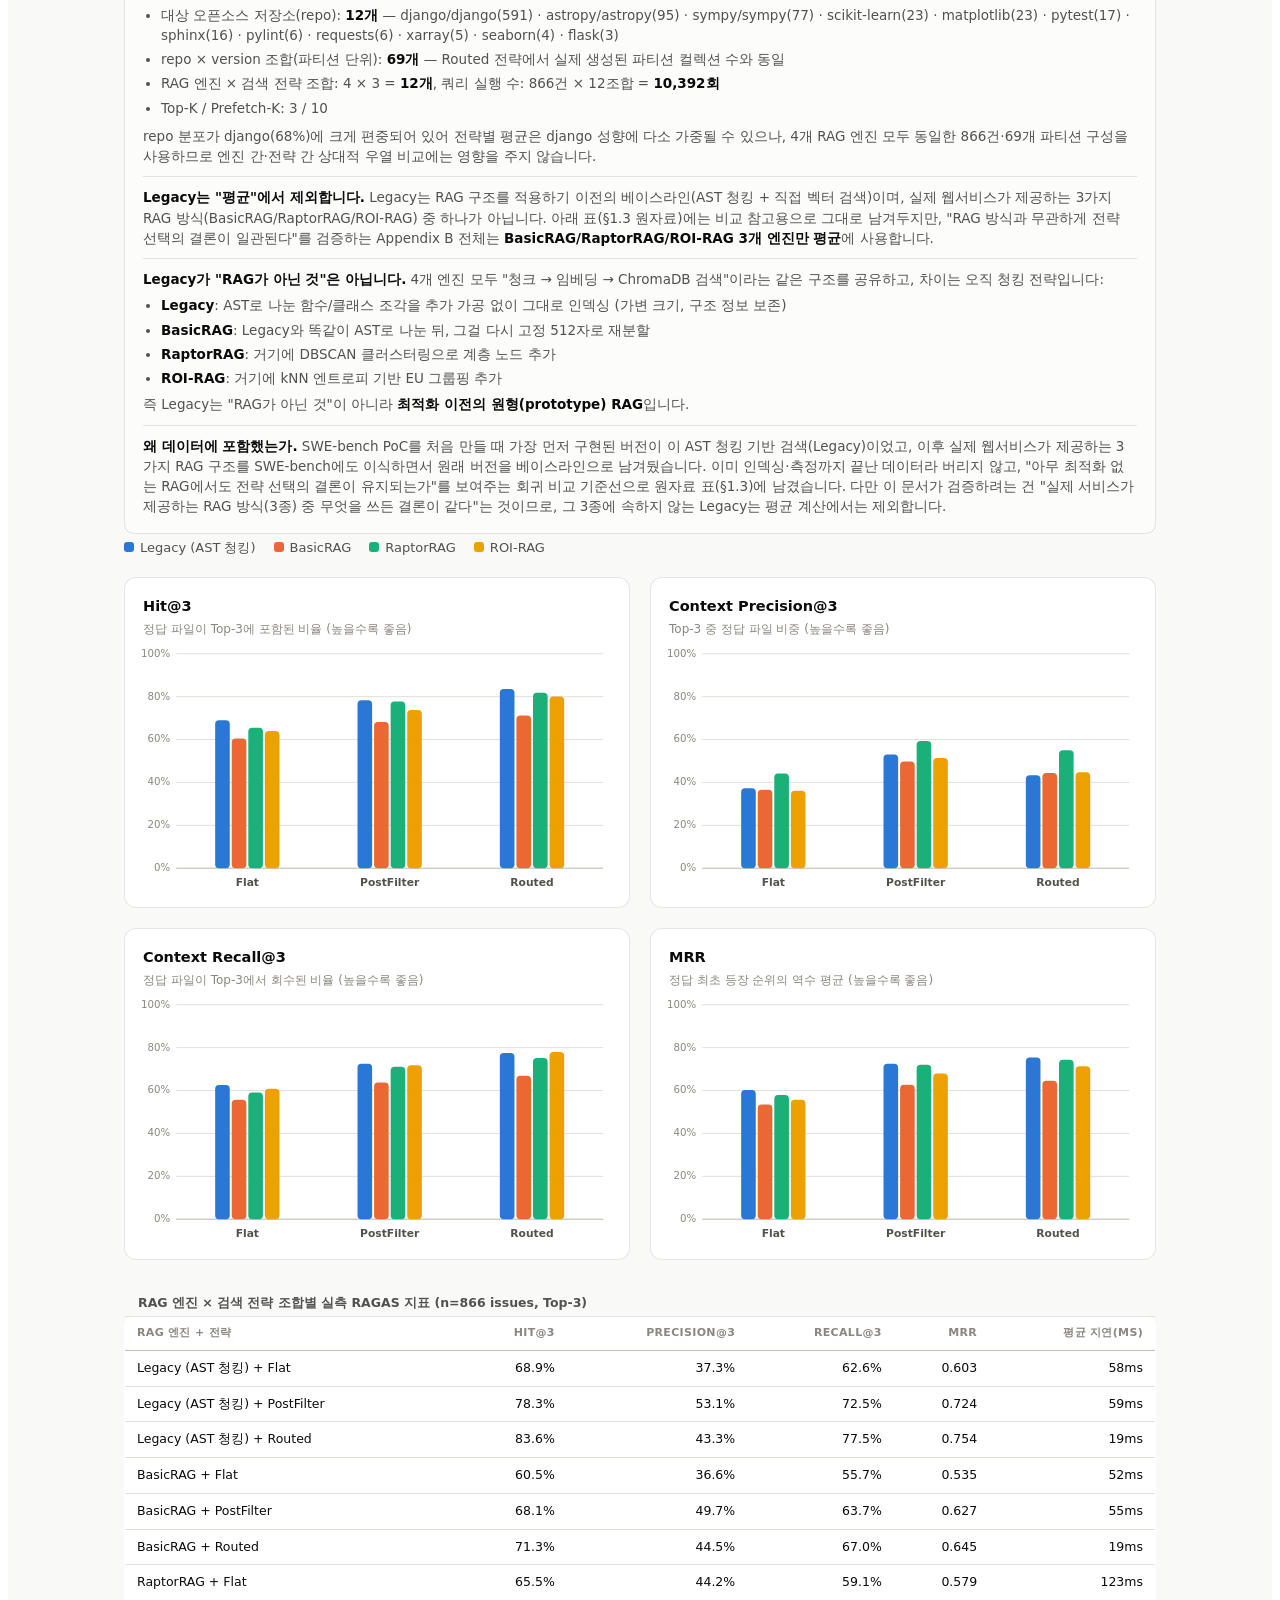
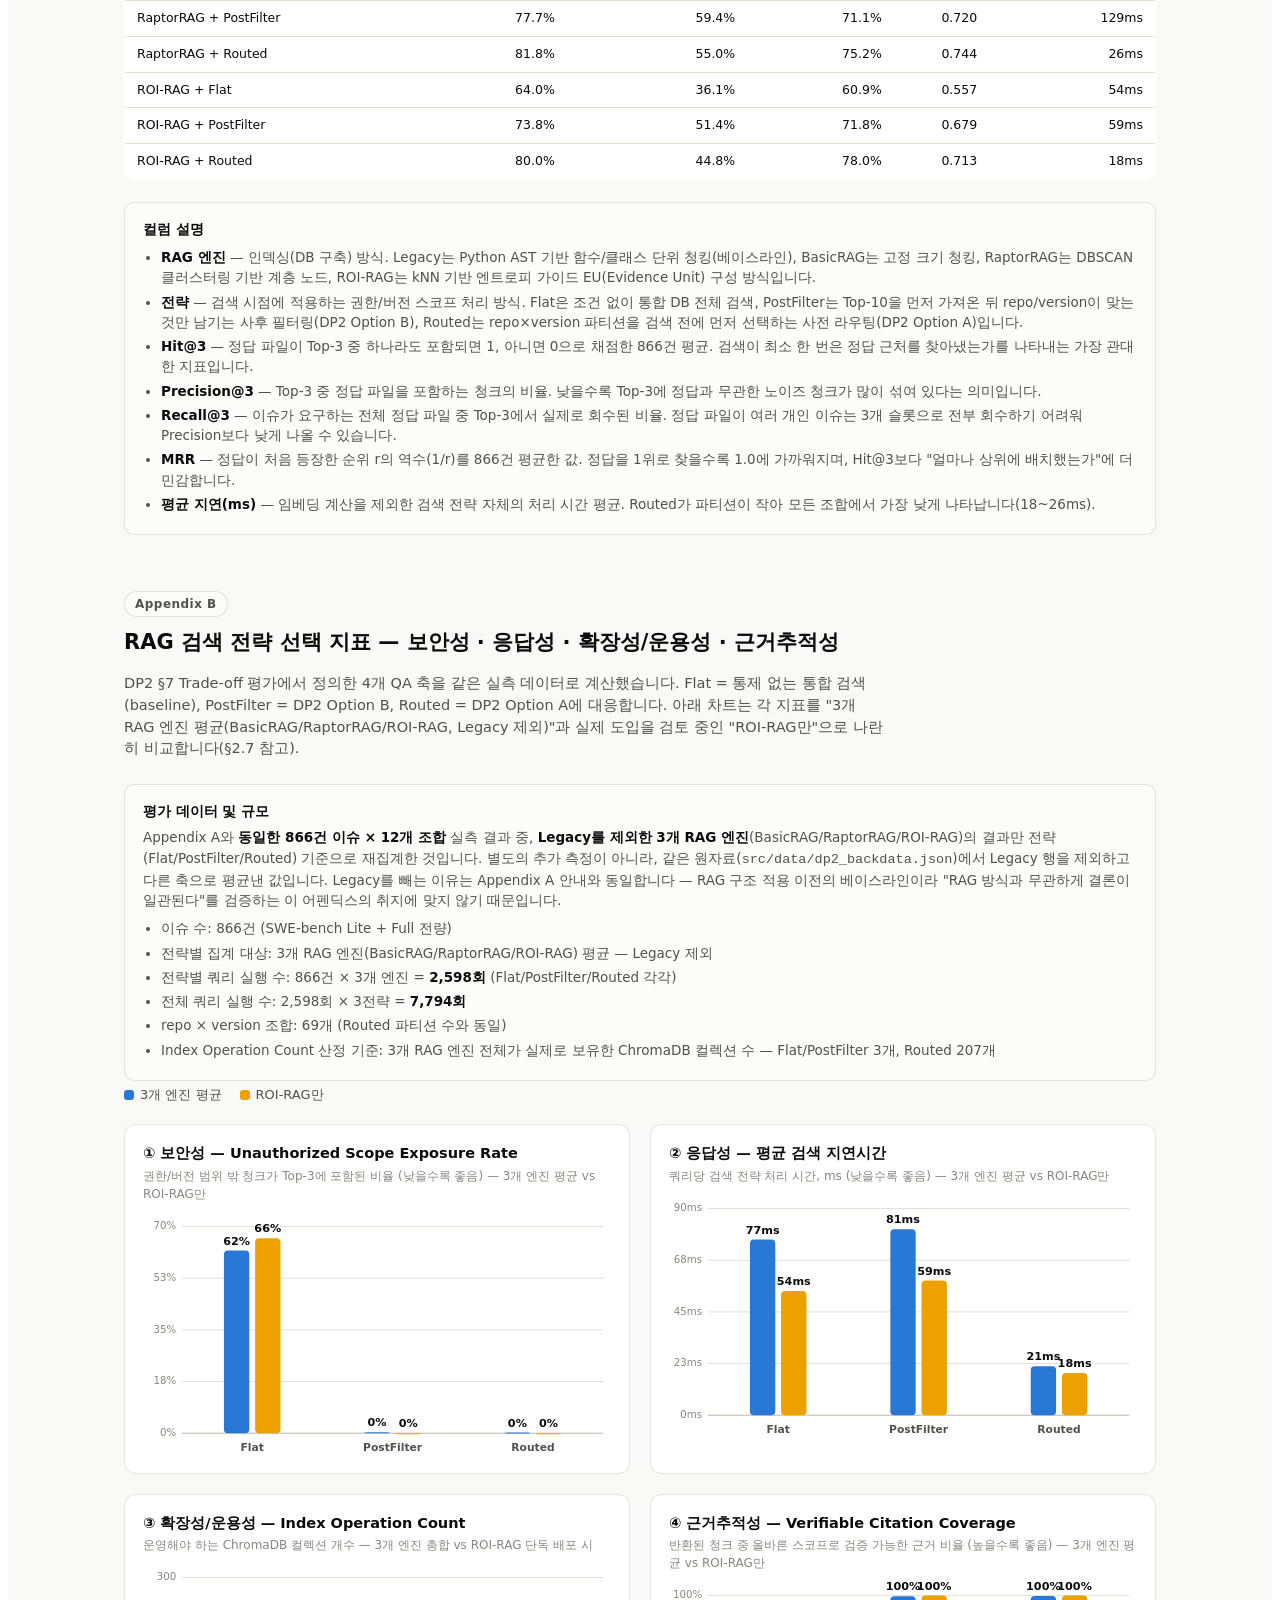
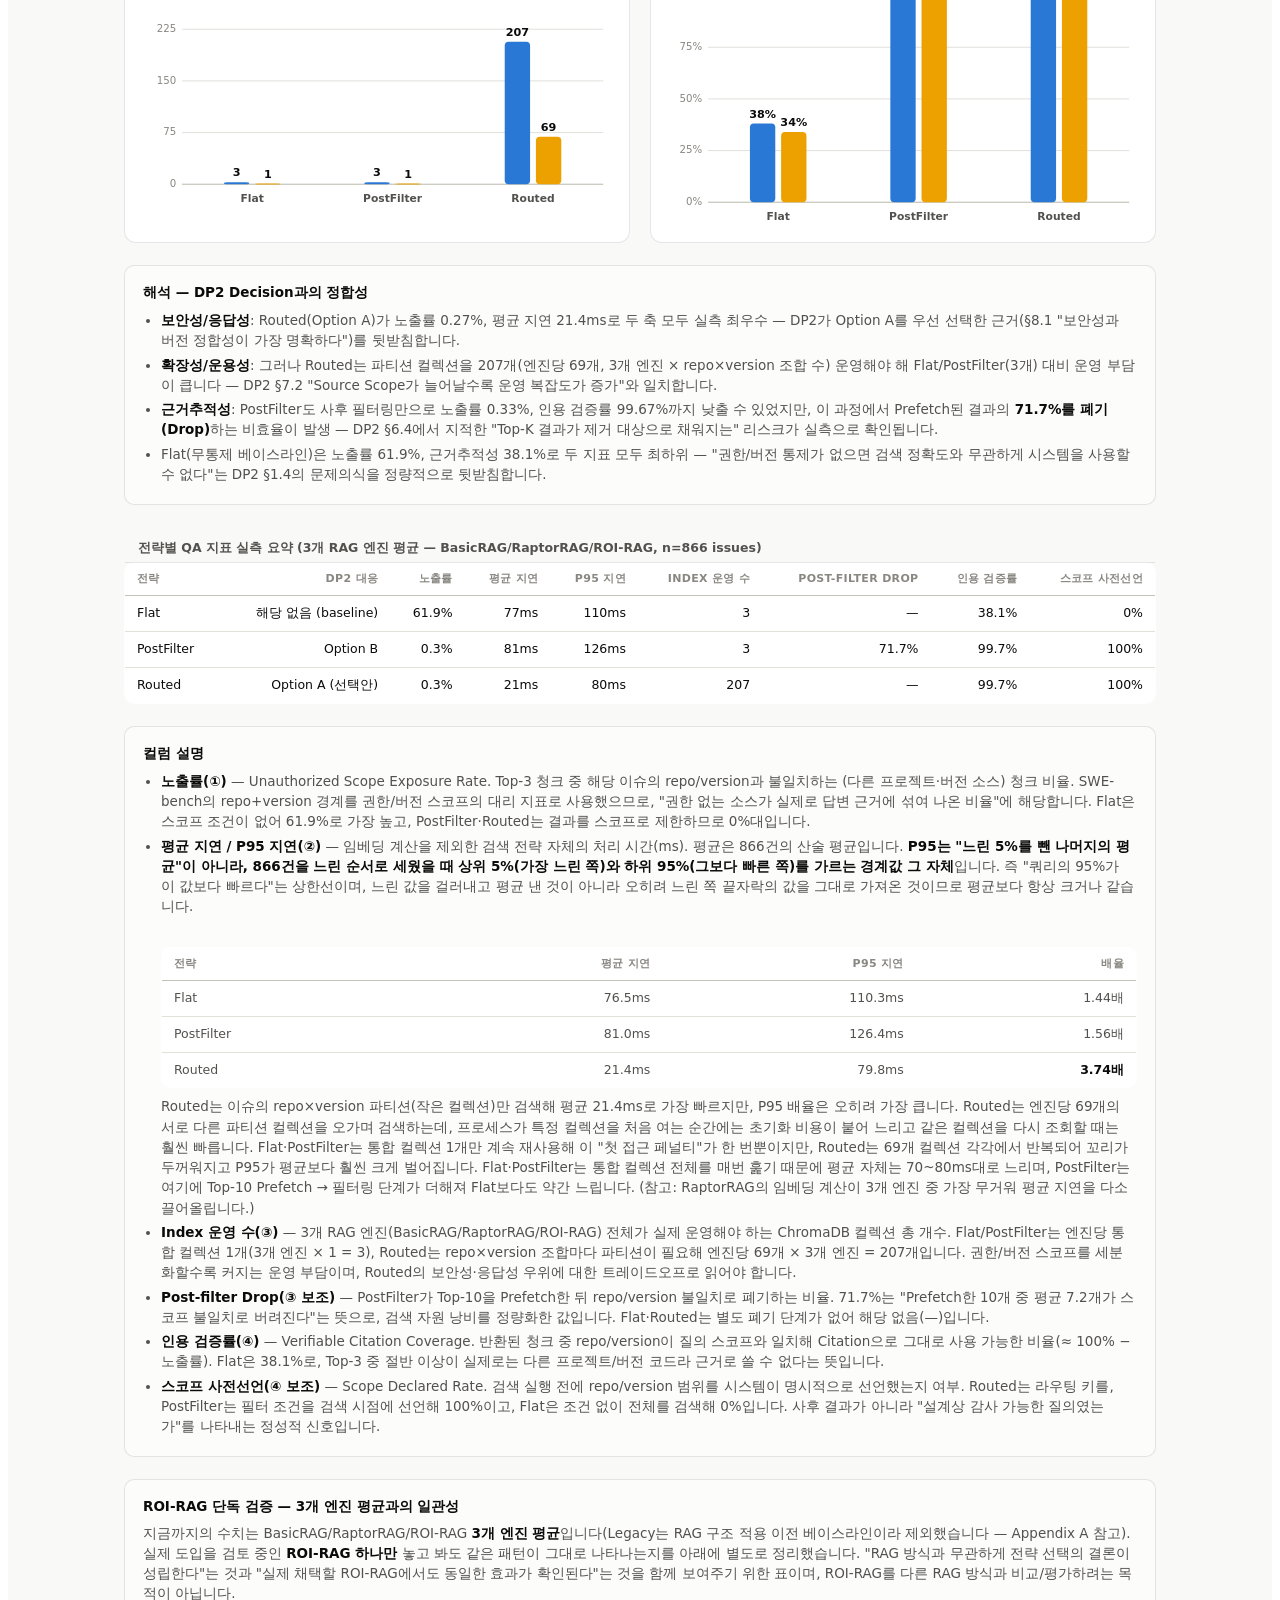
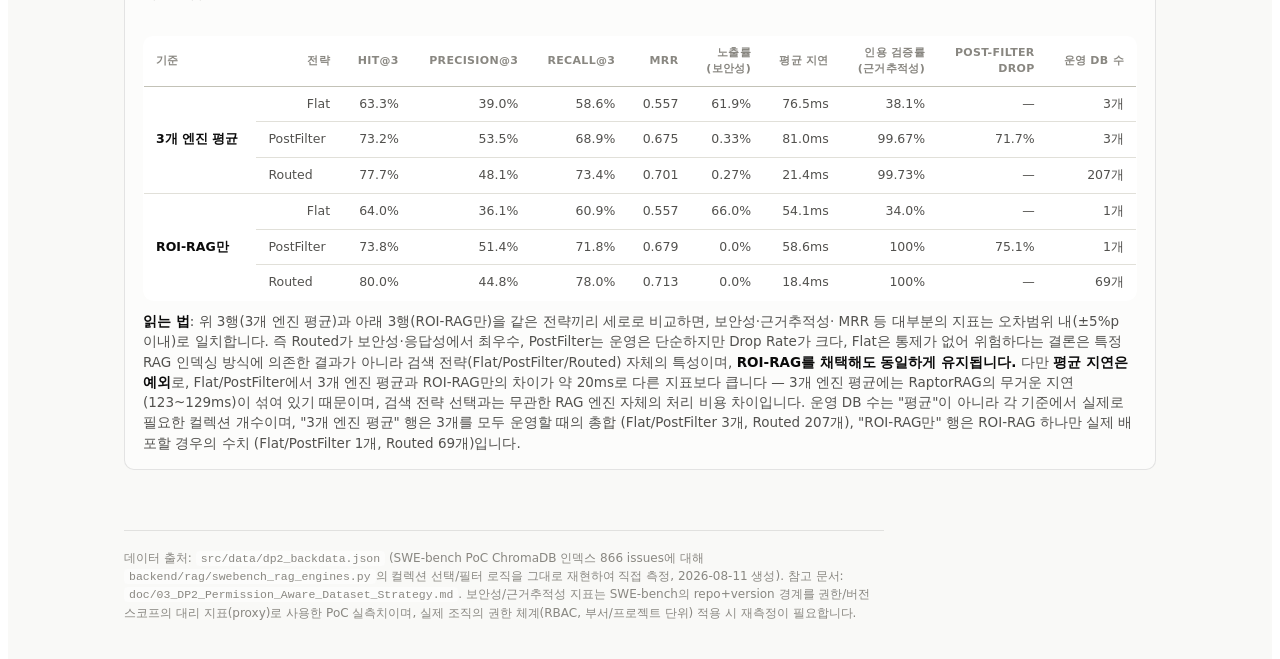
==== commit fcb502ed: "Format Legacy-vs-3-RAG-methods explanation as a bulleted list Replaces the prose sentence with a per" ====
--- a/doc/03_DP2_Permission_Aware_Dataset_Strategy_Appendix.html
+++ b/doc/03_DP2_Permission_Aware_Dataset_Strategy_Appendix.html
@@ -375,11 +375,16 @@
         일관된다"를 검증하는 Appendix B 전체는 <b>BasicRAG/RaptorRAG/ROI-RAG 3개 엔진만 평균</b>에 사용합니다.
       </div>
       <div style="margin-top:10px; padding-top:10px; border-top:1px solid var(--border);">
-        <b>Legacy가 "RAG가 아닌 것"은 아닙니다.</b> 4개 엔진 모두 청크 → 임베딩 → ChromaDB 유사도 검색이라는
-        동일한 RAG 파이프라인을 공유하며, 차이는 오직 청킹 전략입니다 — Legacy는 AST로 나눈 함수/클래스 조각을
-        추가 가공 없이 그대로 인덱싱하고, BasicRAG는 거기에 고정 크기 재분할을, RaptorRAG는 DBSCAN 클러스터링을,
-        ROI-RAG는 kNN 엔트로피 기반 EU 그룹핑을 한 단계 더 얹습니다. 즉 Legacy는 "RAG가 아닌 것"이 아니라
-        <b>최적화 이전의 원형(prototype) RAG</b>입니다.
+        <b>Legacy가 "RAG가 아닌 것"은 아닙니다.</b> 4개 엔진 모두 "청크 → 임베딩 → ChromaDB 검색"이라는 같은
+        구조를 공유하고, 차이는 오직 청킹 전략입니다:
+        <ul style="margin-top:6px;">
+          <li><b>Legacy</b>: AST로 나눈 함수/클래스 조각을 추가 가공 없이 그대로 인덱싱 (가변 크기, 구조 정보 보존)</li>
+          <li><b>BasicRAG</b>: Legacy와 똑같이 AST로 나눈 뒤, 그걸 다시 고정 512자로 재분할</li>
+          <li><b>RaptorRAG</b>: 거기에 DBSCAN 클러스터링으로 계층 노드 추가</li>
+          <li><b>ROI-RAG</b>: 거기에 kNN 엔트로피 기반 EU 그룹핑 추가</li>
+        </ul>
+        <div style="margin-top:6px;">즉 Legacy는 "RAG가 아닌 것"이 아니라 <b>최적화 이전의 원형(prototype)
+        RAG</b>입니다.</div>
       </div>
       <div style="margin-top:10px; padding-top:10px; border-top:1px solid var(--border);">
         <b>왜 데이터에 포함했는가.</b> SWE-bench PoC를 처음 만들 때 가장 먼저 구현된 버전이 이 AST 청킹 기반
